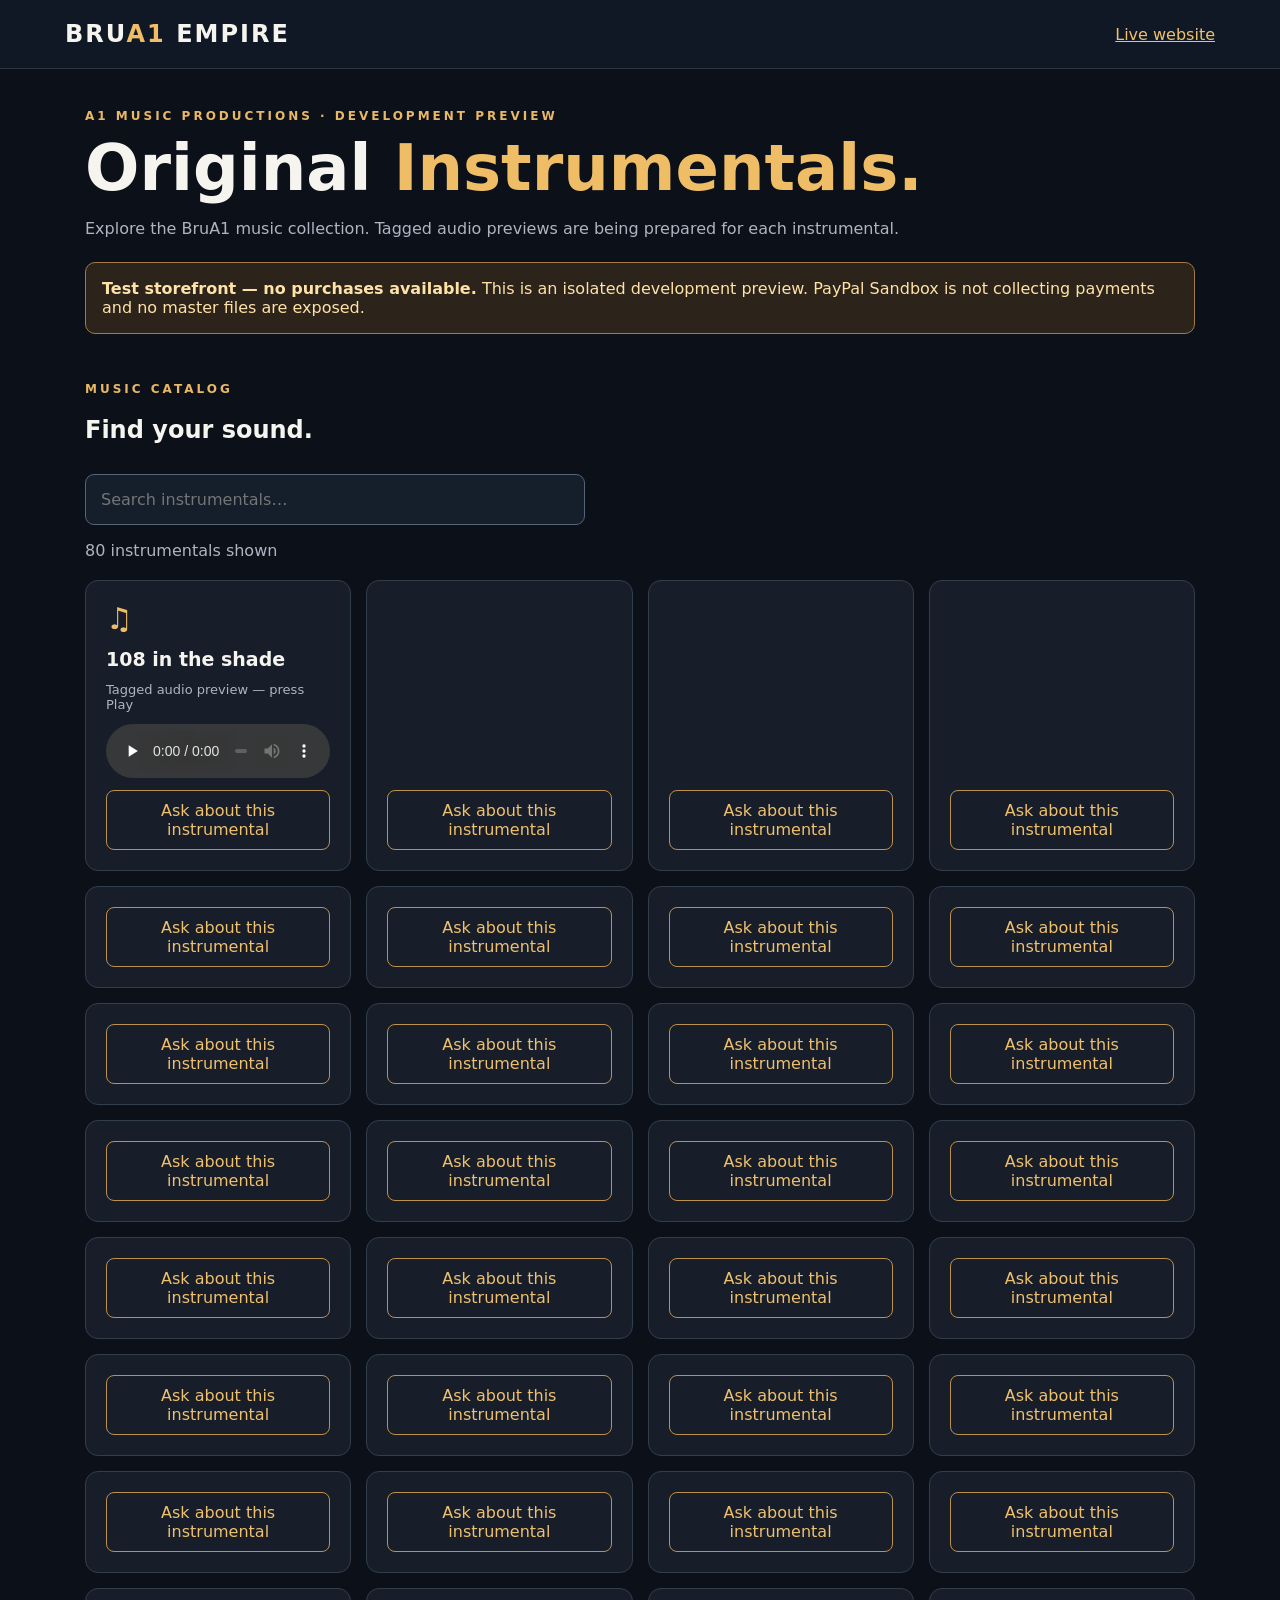
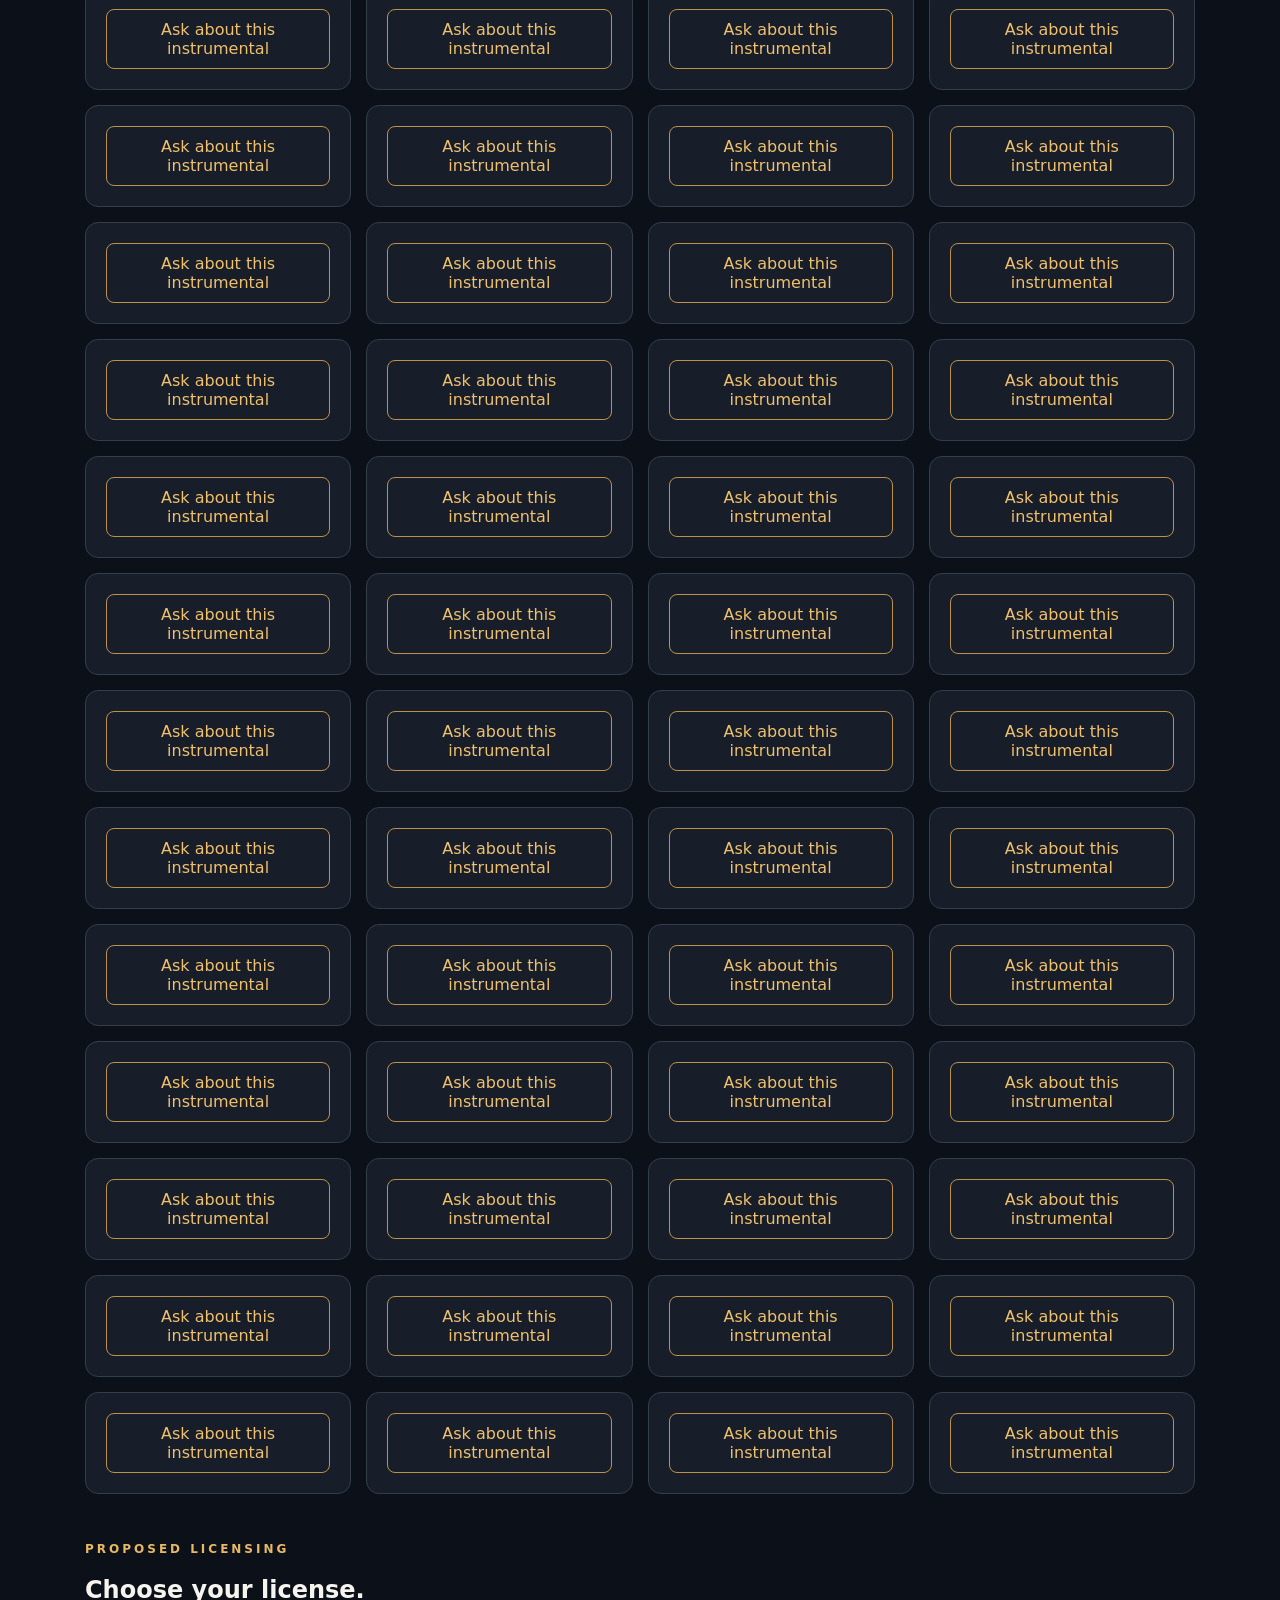
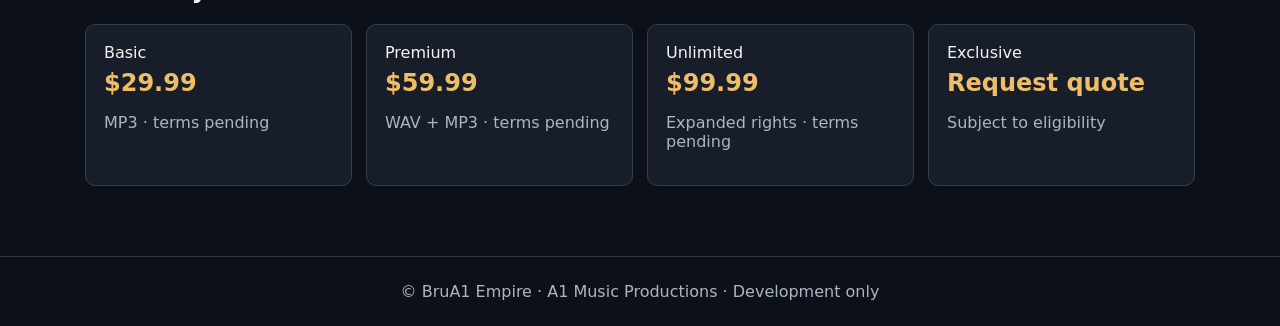
==== preview-public/index.html @ 5ce285a8 "Remove vocal song cards from Cloudflare preview catalog" ====
<!doctype html>
<html lang="en"><head><meta charset="utf-8"><meta name="viewport" content="width=device-width,initial-scale=1"><meta name="description" content="Preview the original BruA1 instrumental catalog."><title>BruA1 Instrumental Store — Development Preview</title>
<style>:root{color-scheme:dark;font-family:system-ui,Arial,sans-serif;background:#0b1019;color:#f6f4ee}*{box-sizing:border-box}body{margin:0}header{display:flex;align-items:center;justify-content:space-between;gap:15px;padding:20px max(20px,calc((100vw - 1150px)/2));border-bottom:1px solid #303641;background:#111825}a{color:#efc06d}header strong{font-size:24px;letter-spacing:2px}header strong span{color:#efbd66}main{max-width:1150px;margin:auto;padding:40px 20px 70px}h1{font-size:clamp(34px,6vw,64px);line-height:1.1;margin:10px 0 16px}h1 span{color:#efbd66}.eyebrow{color:#e9b866;letter-spacing:3px;font-size:12px;font-weight:700}.muted{color:#aeb5c2}.notice{border:1px solid #a37b41;background:#2c231b;color:#ffe2a7;padding:16px;border-radius:10px;margin:24px 0}.tools{margin:30px 0 15px}input{width:min(100%,500px);padding:15px;border-radius:9px;border:1px solid #586376;background:#151e2b;color:#fff;font:inherit}.grid{display:grid;grid-template-columns:repeat(auto-fill,minmax(235px,1fr));gap:15px;margin-top:20px}.card{background:#171e2a;border:1px solid #333e4c;border-radius:13px;padding:20px;display:flex;flex-direction:column;gap:12px;min-width:0}.card h3{font-size:19px;margin:0;overflow-wrap:anywhere}.card .symbol{font-size:30px;color:#efbd66}.card audio{width:100%}.card p{font-size:13px;margin:0;color:#aeb5c2}.card a{display:block;text-align:center;border:1px solid #bd914b;border-radius:8px;padding:10px;text-decoration:none;margin-top:auto}.licenses{display:grid;grid-template-columns:repeat(auto-fit,minmax(180px,1fr));gap:14px;margin-top:20px}.license{border:1px solid #333e4c;background:#171e2a;border-radius:10px;padding:18px}.license strong{display:block;color:#efbd66;font-size:24px;margin-top:7px}section{margin-top:48px}footer{border-top:1px solid #303641;padding:25px;text-align:center;color:#aeb5c2}</style></head>
<body><header><strong>BRU<span>A1</span> EMPIRE</strong><a href="https://brua1.com">Live website</a></header><main><div class="eyebrow">A1 MUSIC PRODUCTIONS · DEVELOPMENT PREVIEW</div><h1>Original <span>Instrumentals.</span></h1><p class="muted">Explore the BruA1 music collection. Tagged audio previews are being prepared for each instrumental.</p><div class="notice"><strong>Test storefront — no purchases available.</strong> This is an isolated development preview. PayPal Sandbox is not collecting payments and no master files are exposed.</div><section id="catalog"><div class="eyebrow">MUSIC CATALOG</div><h2>Find your sound.</h2><div class="tools"><input id="search" type="search" placeholder="Search instrumentals…" aria-label="Search instrumentals"></div><p id="count" class="muted" aria-live="polite"></p><div id="grid" class="grid"></div></section><section id="licenses"><div class="eyebrow">PROPOSED LICENSING</div><h2>Choose your license.</h2><div class="licenses"><div class="license">Basic<strong>$29.99</strong><p class="muted">MP3 · terms pending</p></div><div class="license">Premium<strong>$59.99</strong><p class="muted">WAV + MP3 · terms pending</p></div><div class="license">Unlimited<strong>$99.99</strong><p class="muted">Expanded rights · terms pending</p></div><div class="license">Exclusive<strong>Request quote</strong><p class="muted">Subject to eligibility</p></div></div></section></main><footer>© BruA1 Empire · A1 Music Productions · Development only</footer>
<script>const previewUrls={"108 in the shade":"https://pub-994c8c7a928c44ba9521493dbdeb80cf.r2.dev/108%20in%20the%20Shade/BruA1_108_in_the_Shade_TAGGED_PREVIEW.mp3"};const titles=["108 in the shade","A1 Be A Dream-High-Balanced","A1 Matlock Collab - Only 3 Jigs","A1 Paralyzed","A1 Paranoia","A1 Reflections","A1 solo Flying Higher","A1 they real","A1Chopan","All We Do Is This","Away From the Sun","chevyyy","Dallas","DrPepperFlavoredListerineJ","Elegant","Enter Hell","Freak Show","fuck stress","Get This Money","Im In There","Jitterbug","JRSHIT2","Just2Inspire","Kings of the South","LaidBackNLitty","lofi 1","No NINTENDO","Paralyze","Que Blue - Untitled Oct 16, 2022, 1115 PM 2022-10-16 23_29","realfocus_2","screamscottykickbass","shakeitlike","sheafreaktho666","shellshock","Smash On Everything","Smooth Groove","smoothgroove2_2","snooo","sohi","SpaceShips","speeeeeed","Stalkin","stax","steel","Street Dreams","SUC.BMC","Swangin","take yo home beat","Team Trouble","terminal","testimony","thatsmyname","The Flu","The Game","thefuture","thghts","This How I Feel About It","thougts","thugga","Thuggin","Time Is Money","TOD","Too Loud","Trancended","trapmuzik","twerk","twerkthata$$","uptown","viooo","wakaaa","WATUP2","wayuly_2","wayuly_2 guitar hookonly","wizzo","worse","WYM","Yak La Throwback Finished","yela","zay","zayooo"];const grid=document.getElementById("grid"),count=document.getElementById("count"),search=document.getElementById("search");function render(){const q=search.value.trim().toLowerCase();const matched=titles.filter(t=>t.toLowerCase().includes(q));count.textContent=matched.length+" instrumental"+(matched.length===1?"":"s")+" shown";grid.replaceChildren();for(const title of matched){const card=document.createElement("article");card.className="card";const symbol=document.createElement("div");symbol.className="symbol";symbol.textContent="♫";const h=document.createElement("h3");h.textContent=title;const p=document.createElement("p");p.textContent=previewUrls[title]?"Tagged audio preview — press Play":"Tagged audio preview in production";if(previewUrls[title]){const player=document.createElement("audio");player.controls=true;player.preload="none";player.src=previewUrls[title];player.setAttribute("aria-label","Listen to tagged preview of "+title);card.append(symbol,h,p,player);}const a=document.createElement("a");a.textContent="Ask about this instrumental";a.href="mailto:brua1@brua1.com?subject="+encodeURIComponent("BruA1 instrumental inquiry: "+title);card.append(a);grid.append(card)}}search.addEventListener("input",render);render();</script></body></html>
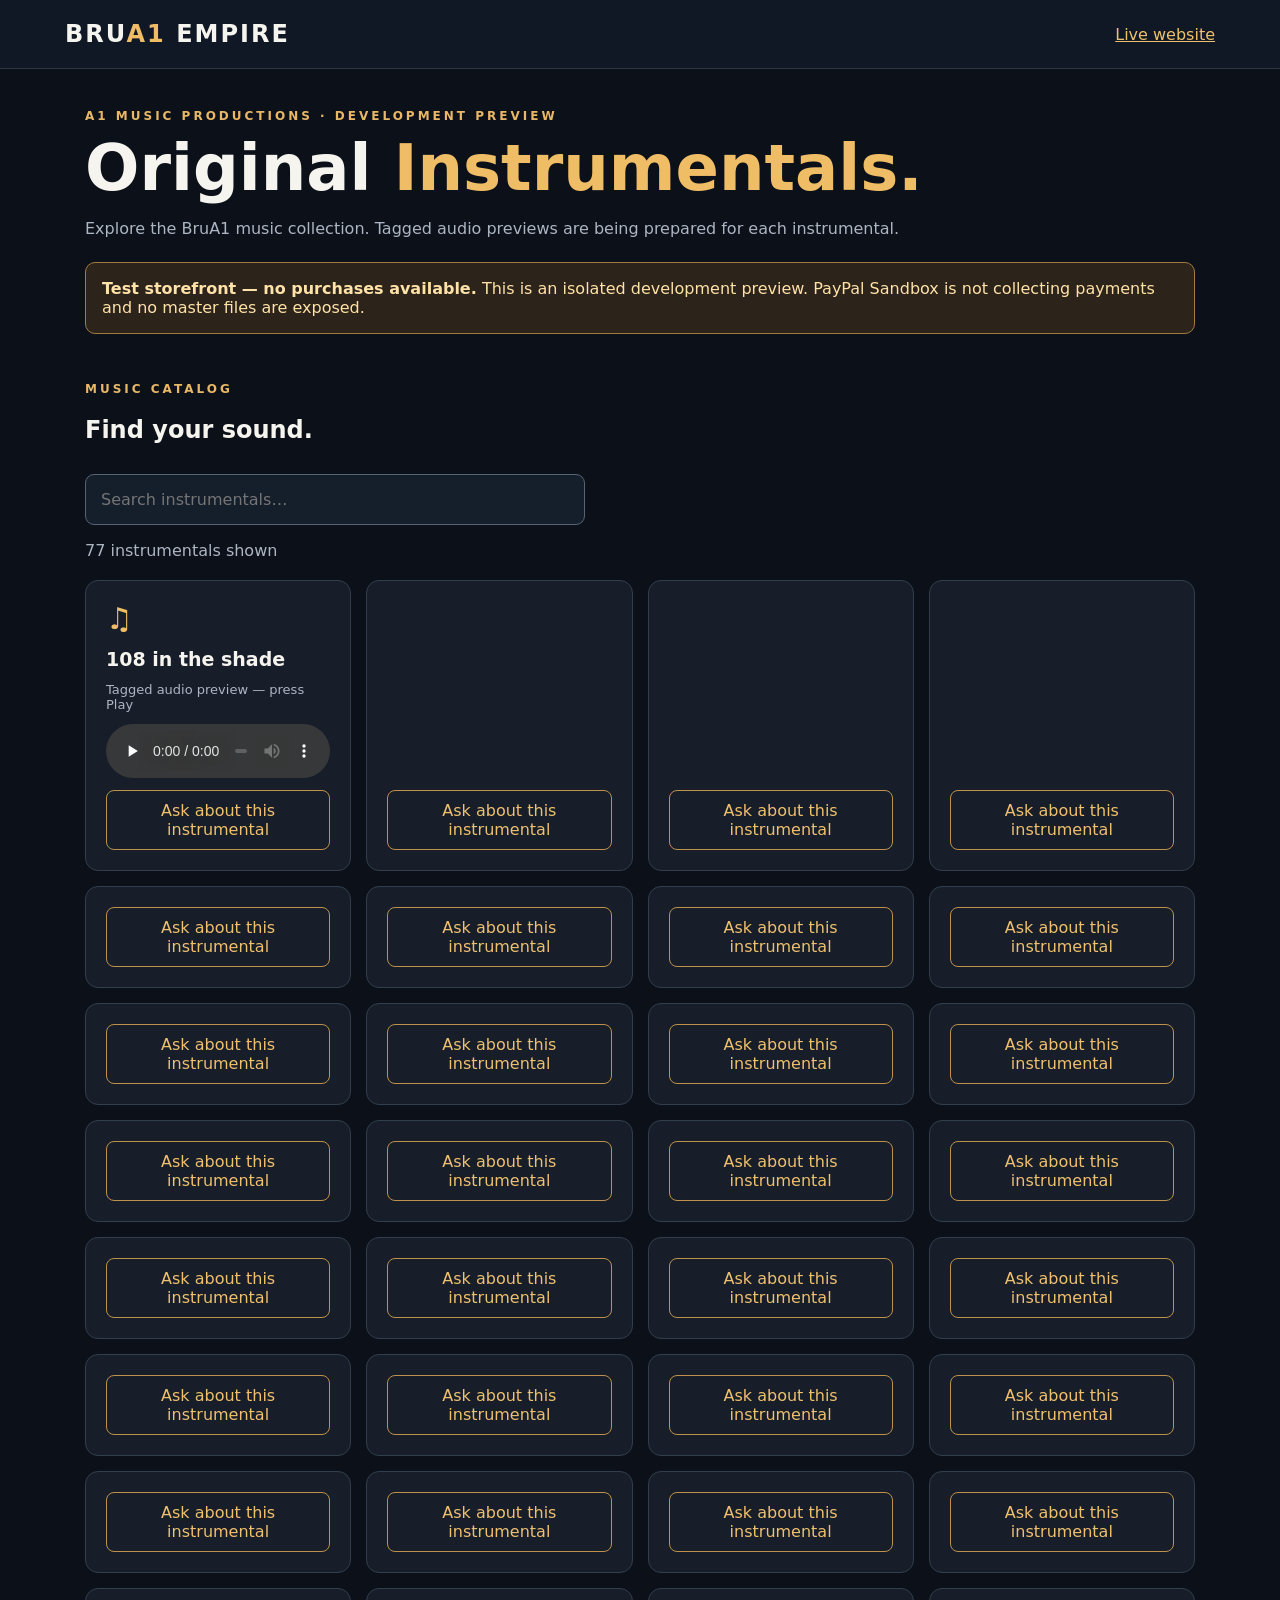
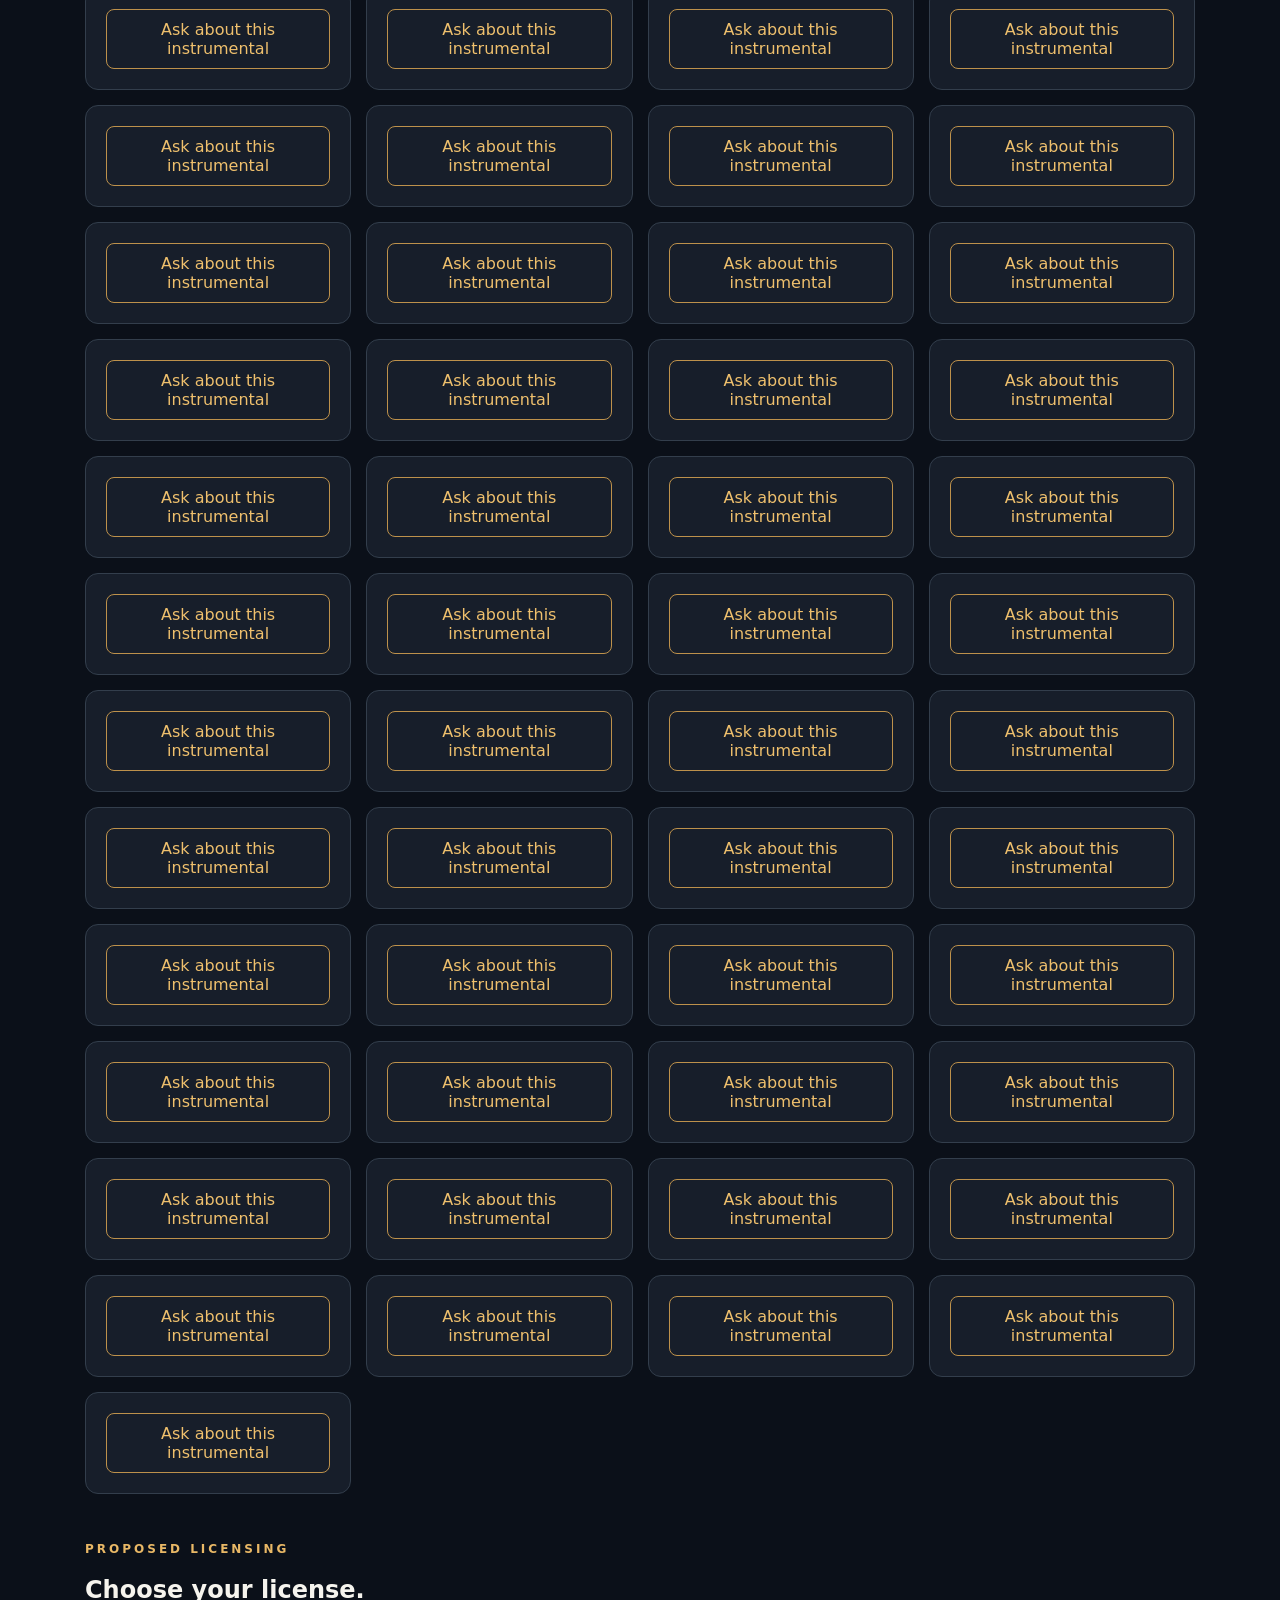
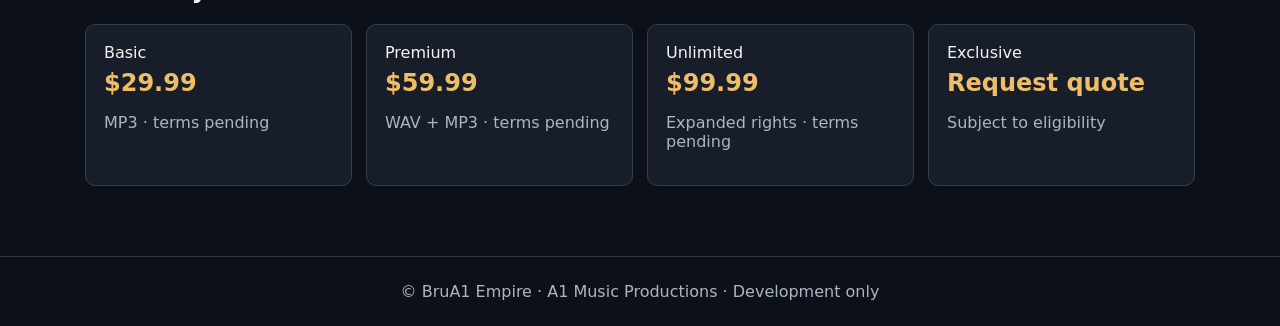
==== commit 511ea95d: "Remove three vocal songs from preview storefront" ====
--- a/preview-public/index.html
+++ b/preview-public/index.html
@@ -2,4 +2,4 @@
 <html lang="en"><head><meta charset="utf-8"><meta name="viewport" content="width=device-width,initial-scale=1"><meta name="description" content="Preview the original BruA1 instrumental catalog."><title>BruA1 Instrumental Store — Development Preview</title>
 <style>:root{color-scheme:dark;font-family:system-ui,Arial,sans-serif;background:#0b1019;color:#f6f4ee}*{box-sizing:border-box}body{margin:0}header{display:flex;align-items:center;justify-content:space-between;gap:15px;padding:20px max(20px,calc((100vw - 1150px)/2));border-bottom:1px solid #303641;background:#111825}a{color:#efc06d}header strong{font-size:24px;letter-spacing:2px}header strong span{color:#efbd66}main{max-width:1150px;margin:auto;padding:40px 20px 70px}h1{font-size:clamp(34px,6vw,64px);line-height:1.1;margin:10px 0 16px}h1 span{color:#efbd66}.eyebrow{color:#e9b866;letter-spacing:3px;font-size:12px;font-weight:700}.muted{color:#aeb5c2}.notice{border:1px solid #a37b41;background:#2c231b;color:#ffe2a7;padding:16px;border-radius:10px;margin:24px 0}.tools{margin:30px 0 15px}input{width:min(100%,500px);padding:15px;border-radius:9px;border:1px solid #586376;background:#151e2b;color:#fff;font:inherit}.grid{display:grid;grid-template-columns:repeat(auto-fill,minmax(235px,1fr));gap:15px;margin-top:20px}.card{background:#171e2a;border:1px solid #333e4c;border-radius:13px;padding:20px;display:flex;flex-direction:column;gap:12px;min-width:0}.card h3{font-size:19px;margin:0;overflow-wrap:anywhere}.card .symbol{font-size:30px;color:#efbd66}.card audio{width:100%}.card p{font-size:13px;margin:0;color:#aeb5c2}.card a{display:block;text-align:center;border:1px solid #bd914b;border-radius:8px;padding:10px;text-decoration:none;margin-top:auto}.licenses{display:grid;grid-template-columns:repeat(auto-fit,minmax(180px,1fr));gap:14px;margin-top:20px}.license{border:1px solid #333e4c;background:#171e2a;border-radius:10px;padding:18px}.license strong{display:block;color:#efbd66;font-size:24px;margin-top:7px}section{margin-top:48px}footer{border-top:1px solid #303641;padding:25px;text-align:center;color:#aeb5c2}</style></head>
 <body><header><strong>BRU<span>A1</span> EMPIRE</strong><a href="https://brua1.com">Live website</a></header><main><div class="eyebrow">A1 MUSIC PRODUCTIONS · DEVELOPMENT PREVIEW</div><h1>Original <span>Instrumentals.</span></h1><p class="muted">Explore the BruA1 music collection. Tagged audio previews are being prepared for each instrumental.</p><div class="notice"><strong>Test storefront — no purchases available.</strong> This is an isolated development preview. PayPal Sandbox is not collecting payments and no master files are exposed.</div><section id="catalog"><div class="eyebrow">MUSIC CATALOG</div><h2>Find your sound.</h2><div class="tools"><input id="search" type="search" placeholder="Search instrumentals…" aria-label="Search instrumentals"></div><p id="count" class="muted" aria-live="polite"></p><div id="grid" class="grid"></div></section><section id="licenses"><div class="eyebrow">PROPOSED LICENSING</div><h2>Choose your license.</h2><div class="licenses"><div class="license">Basic<strong>$29.99</strong><p class="muted">MP3 · terms pending</p></div><div class="license">Premium<strong>$59.99</strong><p class="muted">WAV + MP3 · terms pending</p></div><div class="license">Unlimited<strong>$99.99</strong><p class="muted">Expanded rights · terms pending</p></div><div class="license">Exclusive<strong>Request quote</strong><p class="muted">Subject to eligibility</p></div></div></section></main><footer>© BruA1 Empire · A1 Music Productions · Development only</footer>
-<script>const previewUrls={"108 in the shade":"https://pub-994c8c7a928c44ba9521493dbdeb80cf.r2.dev/108%20in%20the%20Shade/BruA1_108_in_the_Shade_TAGGED_PREVIEW.mp3"};const titles=["108 in the shade","A1 Be A Dream-High-Balanced","A1 Matlock Collab - Only 3 Jigs","A1 Paralyzed","A1 Paranoia","A1 Reflections","A1 solo Flying Higher","A1 they real","A1Chopan","All We Do Is This","Away From the Sun","chevyyy","Dallas","DrPepperFlavoredListerineJ","Elegant","Enter Hell","Freak Show","fuck stress","Get This Money","Im In There","Jitterbug","JRSHIT2","Just2Inspire","Kings of the South","LaidBackNLitty","lofi 1","No NINTENDO","Paralyze","Que Blue - Untitled Oct 16, 2022, 1115 PM 2022-10-16 23_29","realfocus_2","screamscottykickbass","shakeitlike","sheafreaktho666","shellshock","Smash On Everything","Smooth Groove","smoothgroove2_2","snooo","sohi","SpaceShips","speeeeeed","Stalkin","stax","steel","Street Dreams","SUC.BMC","Swangin","take yo home beat","Team Trouble","terminal","testimony","thatsmyname","The Flu","The Game","thefuture","thghts","This How I Feel About It","thougts","thugga","Thuggin","Time Is Money","TOD","Too Loud","Trancended","trapmuzik","twerk","twerkthata$$","uptown","viooo","wakaaa","WATUP2","wayuly_2","wayuly_2 guitar hookonly","wizzo","worse","WYM","Yak La Throwback Finished","yela","zay","zayooo"];const grid=document.getElementById("grid"),count=document.getElementById("count"),search=document.getElementById("search");function render(){const q=search.value.trim().toLowerCase();const matched=titles.filter(t=>t.toLowerCase().includes(q));count.textContent=matched.length+" instrumental"+(matched.length===1?"":"s")+" shown";grid.replaceChildren();for(const title of matched){const card=document.createElement("article");card.className="card";const symbol=document.createElement("div");symbol.className="symbol";symbol.textContent="♫";const h=document.createElement("h3");h.textContent=title;const p=document.createElement("p");p.textContent=previewUrls[title]?"Tagged audio preview — press Play":"Tagged audio preview in production";if(previewUrls[title]){const player=document.createElement("audio");player.controls=true;player.preload="none";player.src=previewUrls[title];player.setAttribute("aria-label","Listen to tagged preview of "+title);card.append(symbol,h,p,player);}const a=document.createElement("a");a.textContent="Ask about this instrumental";a.href="mailto:brua1@brua1.com?subject="+encodeURIComponent("BruA1 instrumental inquiry: "+title);card.append(a);grid.append(card)}}search.addEventListener("input",render);render();</script></body></html>
+<script>const previewUrls={"108 in the shade":"https://pub-994c8c7a928c44ba9521493dbdeb80cf.r2.dev/108%20in%20the%20Shade/BruA1_108_in_the_Shade_TAGGED_PREVIEW.mp3"};const titles=["108 in the shade","A1 Be A Dream-High-Balanced","A1 Matlock Collab - Only 3 Jigs","A1 Paralyzed","A1 Paranoia","A1Chopan","All We Do Is This","Away From the Sun","chevyyy","Dallas","DrPepperFlavoredListerineJ","Elegant","Enter Hell","Freak Show","fuck stress","Get This Money","Im In There","Jitterbug","JRSHIT2","Just2Inspire","Kings of the South","LaidBackNLitty","lofi 1","No NINTENDO","Paralyze","Que Blue - Untitled Oct 16, 2022, 1115 PM 2022-10-16 23_29","realfocus_2","screamscottykickbass","shakeitlike","sheafreaktho666","shellshock","Smash On Everything","Smooth Groove","smoothgroove2_2","snooo","sohi","SpaceShips","speeeeeed","Stalkin","stax","steel","Street Dreams","SUC.BMC","Swangin","take yo home beat","Team Trouble","terminal","testimony","thatsmyname","The Flu","The Game","thefuture","thghts","This How I Feel About It","thougts","thugga","Thuggin","Time Is Money","TOD","Too Loud","Trancended","trapmuzik","twerk","twerkthata$$","uptown","viooo","wakaaa","WATUP2","wayuly_2","wayuly_2 guitar hookonly","wizzo","worse","WYM","Yak La Throwback Finished","yela","zay","zayooo"];const grid=document.getElementById("grid"),count=document.getElementById("count"),search=document.getElementById("search");function render(){const q=search.value.trim().toLowerCase();const matched=titles.filter(t=>t.toLowerCase().includes(q));count.textContent=matched.length+" instrumental"+(matched.length===1?"":"s")+" shown";grid.replaceChildren();for(const title of matched){const card=document.createElement("article");card.className="card";const symbol=document.createElement("div");symbol.className="symbol";symbol.textContent="♫";const h=document.createElement("h3");h.textContent=title;const p=document.createElement("p");p.textContent=previewUrls[title]?"Tagged audio preview — press Play":"Tagged audio preview in production";if(previewUrls[title]){const player=document.createElement("audio");player.controls=true;player.preload="none";player.src=previewUrls[title];player.setAttribute("aria-label","Listen to tagged preview of "+title);card.append(symbol,h,p,player);}const a=document.createElement("a");a.textContent="Ask about this instrumental";a.href="mailto:brua1@brua1.com?subject="+encodeURIComponent("BruA1 instrumental inquiry: "+title);card.append(a);grid.append(card)}}search.addEventListener("input",render);render();</script></body></html>
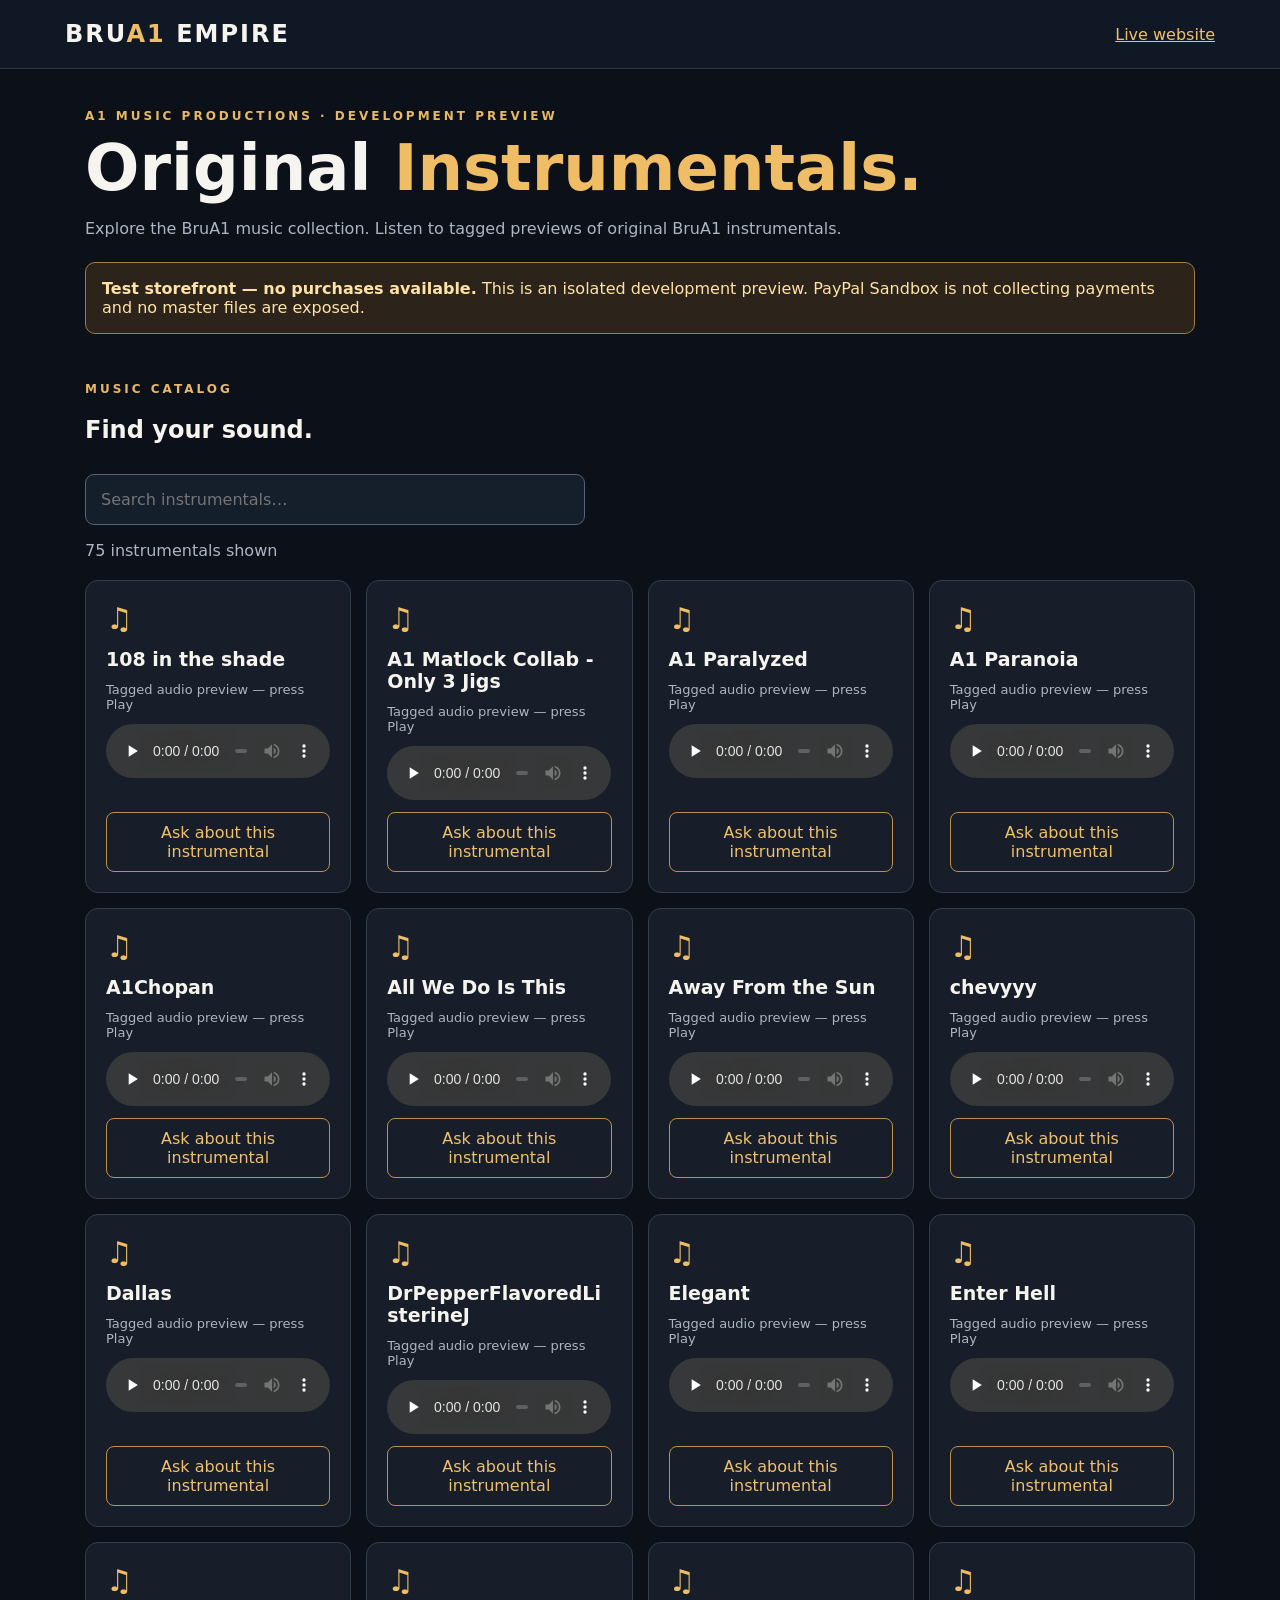
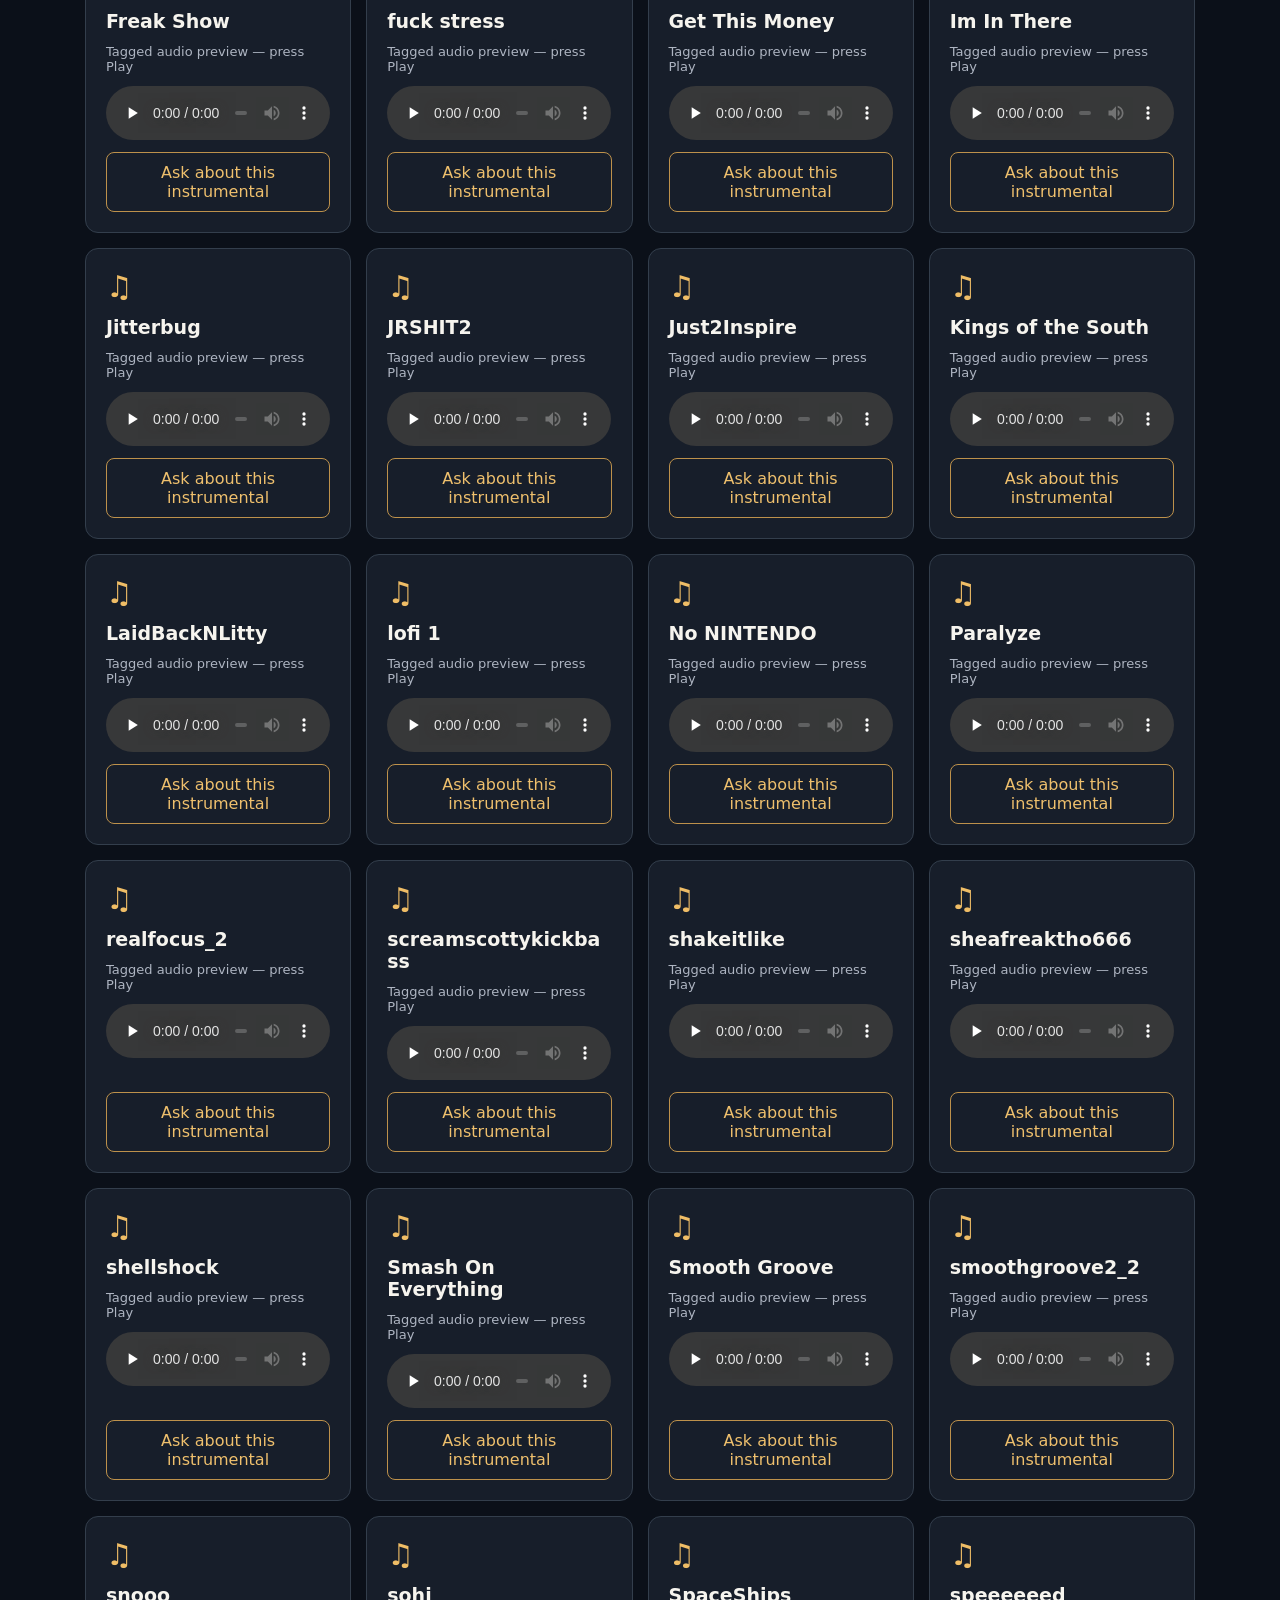
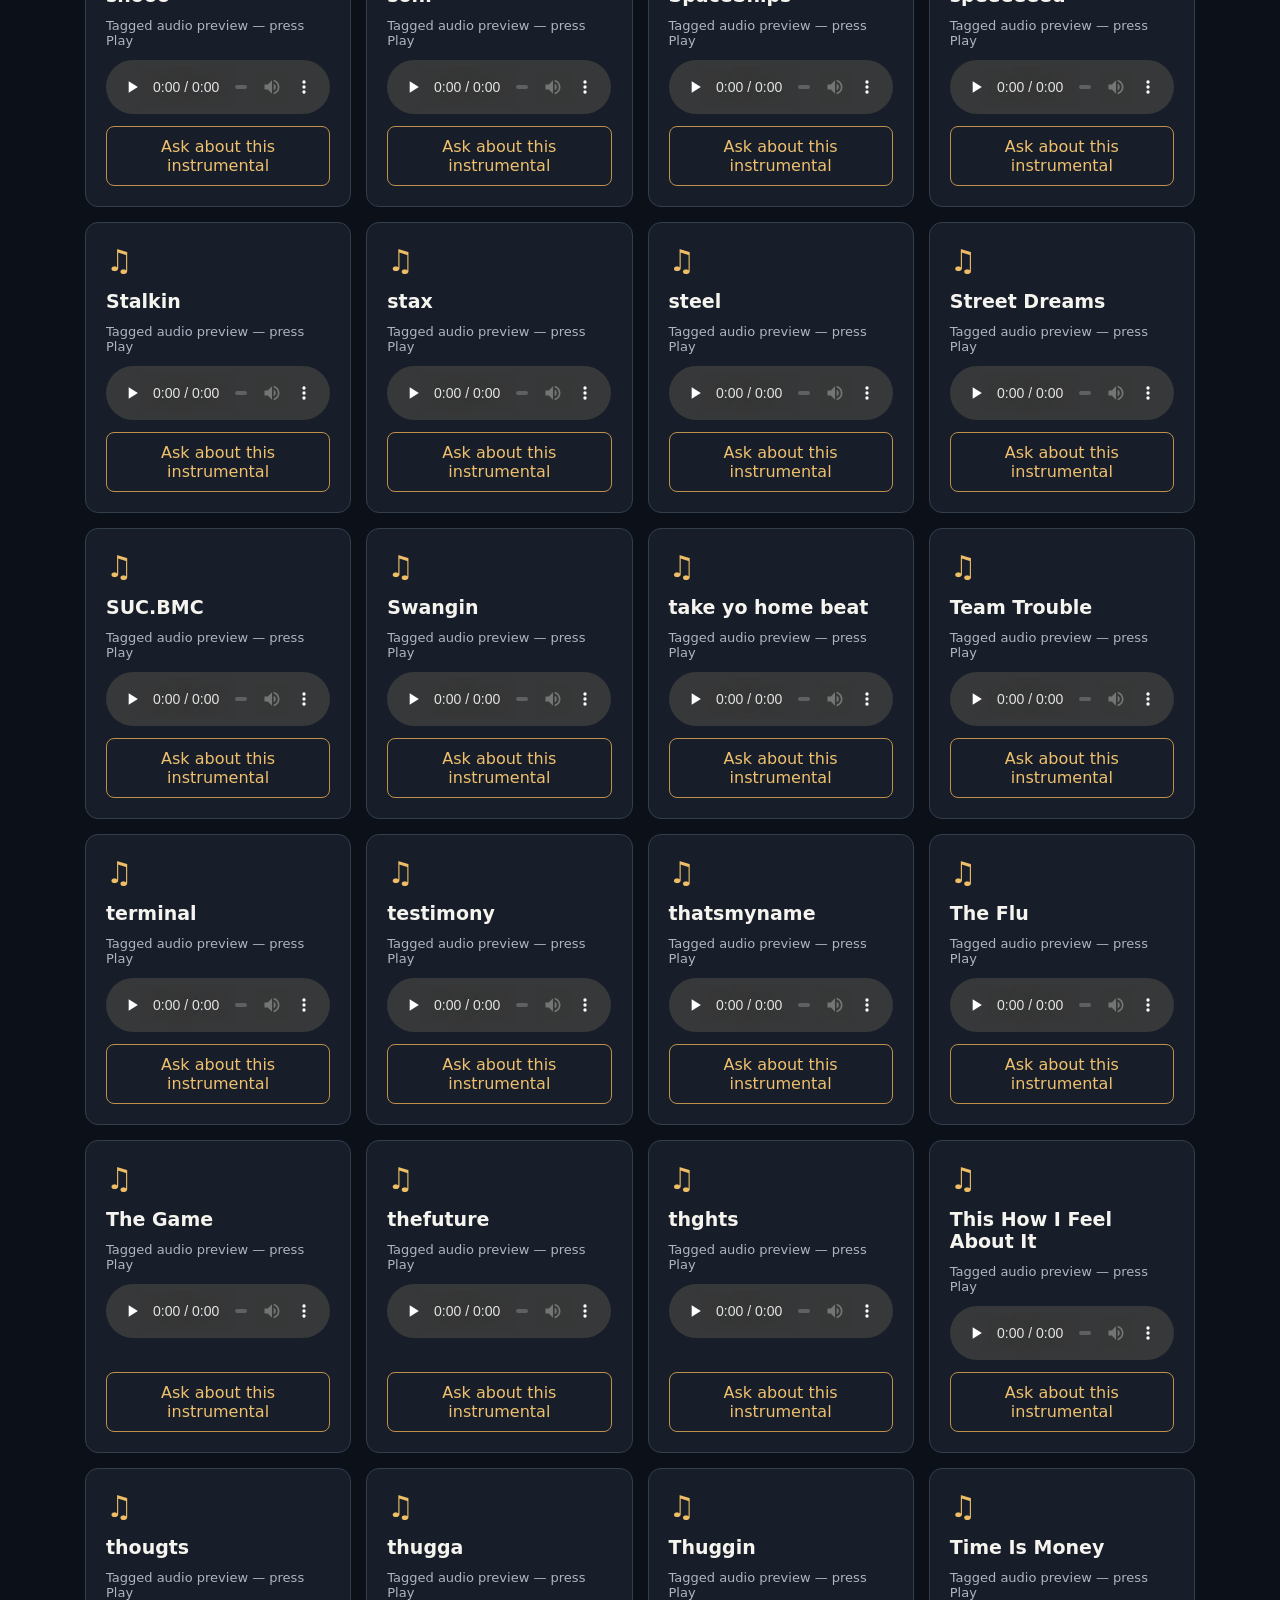
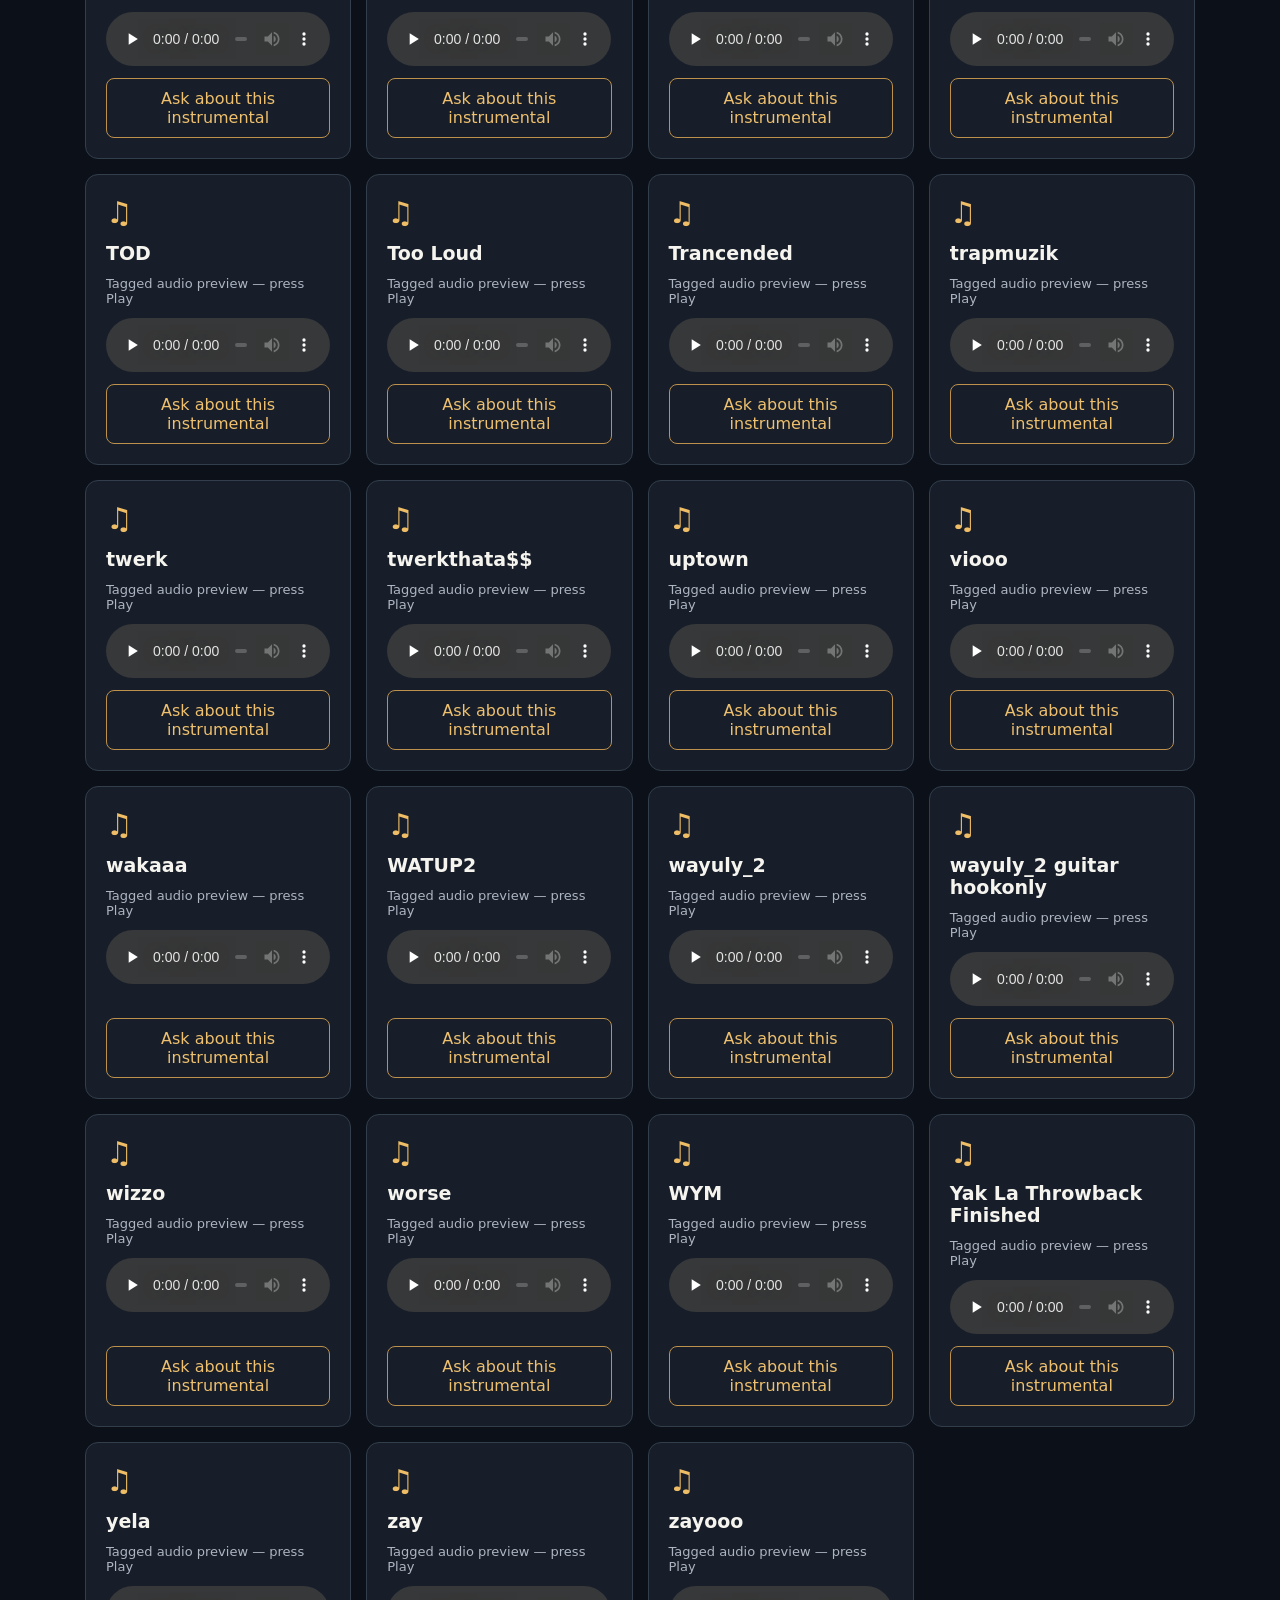
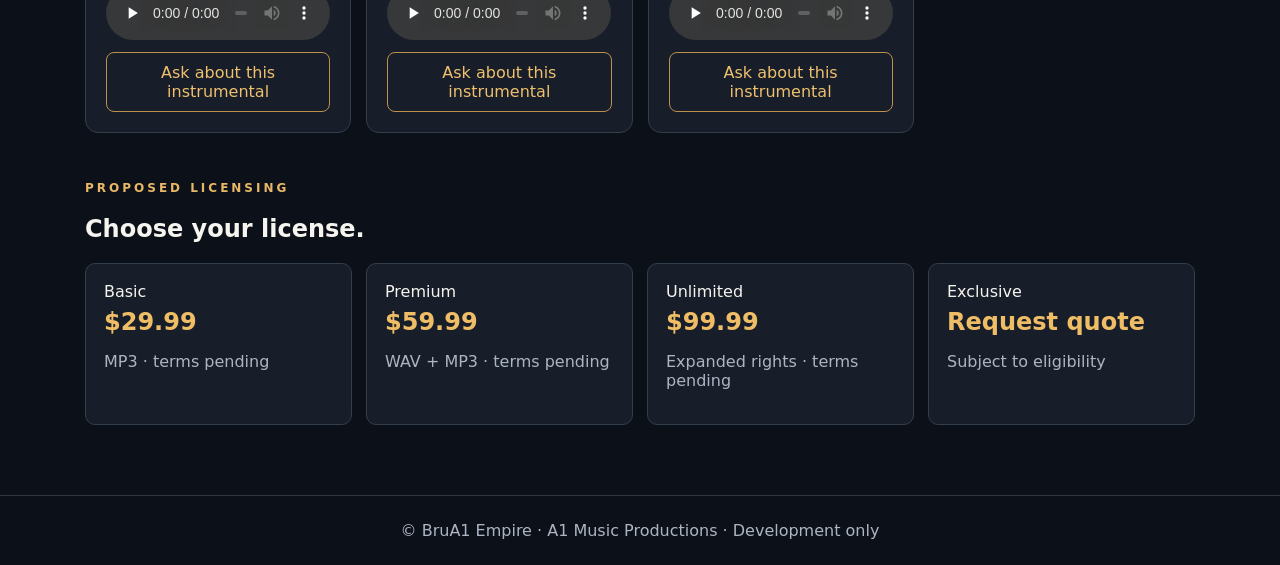
==== commit 30d0f09e: "Wire all 75 catalog tracks to uploaded R2 tagged preview URLs and remove finished songs from storefr" ====
--- a/preview-public/index.html
+++ b/preview-public/index.html
@@ -1,5 +1,5 @@
 <!doctype html>
 <html lang="en"><head><meta charset="utf-8"><meta name="viewport" content="width=device-width,initial-scale=1"><meta name="description" content="Preview the original BruA1 instrumental catalog."><title>BruA1 Instrumental Store — Development Preview</title>
 <style>:root{color-scheme:dark;font-family:system-ui,Arial,sans-serif;background:#0b1019;color:#f6f4ee}*{box-sizing:border-box}body{margin:0}header{display:flex;align-items:center;justify-content:space-between;gap:15px;padding:20px max(20px,calc((100vw - 1150px)/2));border-bottom:1px solid #303641;background:#111825}a{color:#efc06d}header strong{font-size:24px;letter-spacing:2px}header strong span{color:#efbd66}main{max-width:1150px;margin:auto;padding:40px 20px 70px}h1{font-size:clamp(34px,6vw,64px);line-height:1.1;margin:10px 0 16px}h1 span{color:#efbd66}.eyebrow{color:#e9b866;letter-spacing:3px;font-size:12px;font-weight:700}.muted{color:#aeb5c2}.notice{border:1px solid #a37b41;background:#2c231b;color:#ffe2a7;padding:16px;border-radius:10px;margin:24px 0}.tools{margin:30px 0 15px}input{width:min(100%,500px);padding:15px;border-radius:9px;border:1px solid #586376;background:#151e2b;color:#fff;font:inherit}.grid{display:grid;grid-template-columns:repeat(auto-fill,minmax(235px,1fr));gap:15px;margin-top:20px}.card{background:#171e2a;border:1px solid #333e4c;border-radius:13px;padding:20px;display:flex;flex-direction:column;gap:12px;min-width:0}.card h3{font-size:19px;margin:0;overflow-wrap:anywhere}.card .symbol{font-size:30px;color:#efbd66}.card audio{width:100%}.card p{font-size:13px;margin:0;color:#aeb5c2}.card a{display:block;text-align:center;border:1px solid #bd914b;border-radius:8px;padding:10px;text-decoration:none;margin-top:auto}.licenses{display:grid;grid-template-columns:repeat(auto-fit,minmax(180px,1fr));gap:14px;margin-top:20px}.license{border:1px solid #333e4c;background:#171e2a;border-radius:10px;padding:18px}.license strong{display:block;color:#efbd66;font-size:24px;margin-top:7px}section{margin-top:48px}footer{border-top:1px solid #303641;padding:25px;text-align:center;color:#aeb5c2}</style></head>
-<body><header><strong>BRU<span>A1</span> EMPIRE</strong><a href="https://brua1.com">Live website</a></header><main><div class="eyebrow">A1 MUSIC PRODUCTIONS · DEVELOPMENT PREVIEW</div><h1>Original <span>Instrumentals.</span></h1><p class="muted">Explore the BruA1 music collection. Tagged audio previews are being prepared for each instrumental.</p><div class="notice"><strong>Test storefront — no purchases available.</strong> This is an isolated development preview. PayPal Sandbox is not collecting payments and no master files are exposed.</div><section id="catalog"><div class="eyebrow">MUSIC CATALOG</div><h2>Find your sound.</h2><div class="tools"><input id="search" type="search" placeholder="Search instrumentals…" aria-label="Search instrumentals"></div><p id="count" class="muted" aria-live="polite"></p><div id="grid" class="grid"></div></section><section id="licenses"><div class="eyebrow">PROPOSED LICENSING</div><h2>Choose your license.</h2><div class="licenses"><div class="license">Basic<strong>$29.99</strong><p class="muted">MP3 · terms pending</p></div><div class="license">Premium<strong>$59.99</strong><p class="muted">WAV + MP3 · terms pending</p></div><div class="license">Unlimited<strong>$99.99</strong><p class="muted">Expanded rights · terms pending</p></div><div class="license">Exclusive<strong>Request quote</strong><p class="muted">Subject to eligibility</p></div></div></section></main><footer>© BruA1 Empire · A1 Music Productions · Development only</footer>
-<script>const previewUrls={"108 in the shade":"https://pub-994c8c7a928c44ba9521493dbdeb80cf.r2.dev/108%20in%20the%20Shade/BruA1_108_in_the_Shade_TAGGED_PREVIEW.mp3"};const titles=["108 in the shade","A1 Be A Dream-High-Balanced","A1 Matlock Collab - Only 3 Jigs","A1 Paralyzed","A1 Paranoia","A1Chopan","All We Do Is This","Away From the Sun","chevyyy","Dallas","DrPepperFlavoredListerineJ","Elegant","Enter Hell","Freak Show","fuck stress","Get This Money","Im In There","Jitterbug","JRSHIT2","Just2Inspire","Kings of the South","LaidBackNLitty","lofi 1","No NINTENDO","Paralyze","Que Blue - Untitled Oct 16, 2022, 1115 PM 2022-10-16 23_29","realfocus_2","screamscottykickbass","shakeitlike","sheafreaktho666","shellshock","Smash On Everything","Smooth Groove","smoothgroove2_2","snooo","sohi","SpaceShips","speeeeeed","Stalkin","stax","steel","Street Dreams","SUC.BMC","Swangin","take yo home beat","Team Trouble","terminal","testimony","thatsmyname","The Flu","The Game","thefuture","thghts","This How I Feel About It","thougts","thugga","Thuggin","Time Is Money","TOD","Too Loud","Trancended","trapmuzik","twerk","twerkthata$$","uptown","viooo","wakaaa","WATUP2","wayuly_2","wayuly_2 guitar hookonly","wizzo","worse","WYM","Yak La Throwback Finished","yela","zay","zayooo"];const grid=document.getElementById("grid"),count=document.getElementById("count"),search=document.getElementById("search");function render(){const q=search.value.trim().toLowerCase();const matched=titles.filter(t=>t.toLowerCase().includes(q));count.textContent=matched.length+" instrumental"+(matched.length===1?"":"s")+" shown";grid.replaceChildren();for(const title of matched){const card=document.createElement("article");card.className="card";const symbol=document.createElement("div");symbol.className="symbol";symbol.textContent="♫";const h=document.createElement("h3");h.textContent=title;const p=document.createElement("p");p.textContent=previewUrls[title]?"Tagged audio preview — press Play":"Tagged audio preview in production";if(previewUrls[title]){const player=document.createElement("audio");player.controls=true;player.preload="none";player.src=previewUrls[title];player.setAttribute("aria-label","Listen to tagged preview of "+title);card.append(symbol,h,p,player);}const a=document.createElement("a");a.textContent="Ask about this instrumental";a.href="mailto:brua1@brua1.com?subject="+encodeURIComponent("BruA1 instrumental inquiry: "+title);card.append(a);grid.append(card)}}search.addEventListener("input",render);render();</script></body></html>
+<body><header><strong>BRU<span>A1</span> EMPIRE</strong><a href="https://brua1.com">Live website</a></header><main><div class="eyebrow">A1 MUSIC PRODUCTIONS · DEVELOPMENT PREVIEW</div><h1>Original <span>Instrumentals.</span></h1><p class="muted">Explore the BruA1 music collection. Listen to tagged previews of original BruA1 instrumentals.</p><div class="notice"><strong>Test storefront — no purchases available.</strong> This is an isolated development preview. PayPal Sandbox is not collecting payments and no master files are exposed.</div><section id="catalog"><div class="eyebrow">MUSIC CATALOG</div><h2>Find your sound.</h2><div class="tools"><input id="search" type="search" placeholder="Search instrumentals…" aria-label="Search instrumentals"></div><p id="count" class="muted" aria-live="polite"></p><div id="grid" class="grid"></div></section><section id="licenses"><div class="eyebrow">PROPOSED LICENSING</div><h2>Choose your license.</h2><div class="licenses"><div class="license">Basic<strong>$29.99</strong><p class="muted">MP3 · terms pending</p></div><div class="license">Premium<strong>$59.99</strong><p class="muted">WAV + MP3 · terms pending</p></div><div class="license">Unlimited<strong>$99.99</strong><p class="muted">Expanded rights · terms pending</p></div><div class="license">Exclusive<strong>Request quote</strong><p class="muted">Subject to eligibility</p></div></div></section></main><footer>© BruA1 Empire · A1 Music Productions · Development only</footer>
+<script>const previewUrls={"108 in the shade":"https://pub-994c8c7a928c44ba9521493dbdeb80cf.r2.dev/108%20in%20the%20Shade/BruA1_108_in_the_Shade_TAGGED_PREVIEW.mp3","A1 Matlock Collab - Only 3 Jigs":"https://pub-994c8c7a928c44ba9521493dbdeb80cf.r2.dev/BruA1_A1_Matlock_Collab_Only_3_Jigs_TAGGED_PREVIEW.mp3","A1 Paralyzed":"https://pub-994c8c7a928c44ba9521493dbdeb80cf.r2.dev/BruA1_A1_Paralyzed_TAGGED_PREVIEW.mp3","A1 Paranoia":"https://pub-994c8c7a928c44ba9521493dbdeb80cf.r2.dev/BruA1_A1_Paranoia_TAGGED_PREVIEW.mp3","A1Chopan":"https://pub-994c8c7a928c44ba9521493dbdeb80cf.r2.dev/BruA1_A1Chopan_TAGGED_PREVIEW.mp3","All We Do Is This":"https://pub-994c8c7a928c44ba9521493dbdeb80cf.r2.dev/BruA1_All_We_Do_Is_This_TAGGED_PREVIEW.mp3","Away From the Sun":"https://pub-994c8c7a928c44ba9521493dbdeb80cf.r2.dev/BruA1_Away_From_the_Sun_TAGGED_PREVIEW.mp3","chevyyy":"https://pub-994c8c7a928c44ba9521493dbdeb80cf.r2.dev/BruA1_chevyyy_TAGGED_PREVIEW.mp3","Dallas":"https://pub-994c8c7a928c44ba9521493dbdeb80cf.r2.dev/BruA1_Dallas_TAGGED_PREVIEW.mp3","DrPepperFlavoredListerineJ":"https://pub-994c8c7a928c44ba9521493dbdeb80cf.r2.dev/BruA1_DrPepperFlavoredListerineJ_TAGGED_PREVIEW.mp3","Elegant":"https://pub-994c8c7a928c44ba9521493dbdeb80cf.r2.dev/BruA1_Elegant_TAGGED_PREVIEW.mp3","Enter Hell":"https://pub-994c8c7a928c44ba9521493dbdeb80cf.r2.dev/BruA1_Enter_Hell_TAGGED_PREVIEW.mp3","Freak Show":"https://pub-994c8c7a928c44ba9521493dbdeb80cf.r2.dev/BruA1_Freak_Show_TAGGED_PREVIEW.mp3","fuck stress":"https://pub-994c8c7a928c44ba9521493dbdeb80cf.r2.dev/BruA1_fuck_stress_TAGGED_PREVIEW.mp3","Get This Money":"https://pub-994c8c7a928c44ba9521493dbdeb80cf.r2.dev/BruA1_Get_This_Money_TAGGED_PREVIEW.mp3","Im In There":"https://pub-994c8c7a928c44ba9521493dbdeb80cf.r2.dev/BruA1_Im_In_There_TAGGED_PREVIEW.mp3","Jitterbug":"https://pub-994c8c7a928c44ba9521493dbdeb80cf.r2.dev/BruA1_Jitterbug_TAGGED_PREVIEW.mp3","JRSHIT2":"https://pub-994c8c7a928c44ba9521493dbdeb80cf.r2.dev/BruA1_JRSHIT2_TAGGED_PREVIEW.mp3","Just2Inspire":"https://pub-994c8c7a928c44ba9521493dbdeb80cf.r2.dev/BruA1_Just2Inspire_TAGGED_PREVIEW.mp3","Kings of the South":"https://pub-994c8c7a928c44ba9521493dbdeb80cf.r2.dev/BruA1_Kings_of_the_South_TAGGED_PREVIEW.mp3","LaidBackNLitty":"https://pub-994c8c7a928c44ba9521493dbdeb80cf.r2.dev/BruA1_LaidBackNLitty_TAGGED_PREVIEW.mp3","lofi 1":"https://pub-994c8c7a928c44ba9521493dbdeb80cf.r2.dev/BruA1_lofi_1_TAGGED_PREVIEW.mp3","No NINTENDO":"https://pub-994c8c7a928c44ba9521493dbdeb80cf.r2.dev/BruA1_No_NINTENDO_TAGGED_PREVIEW.mp3","Paralyze":"https://pub-994c8c7a928c44ba9521493dbdeb80cf.r2.dev/BruA1_Paralyze_TAGGED_PREVIEW.mp3","realfocus_2":"https://pub-994c8c7a928c44ba9521493dbdeb80cf.r2.dev/BruA1_realfocus_2_TAGGED_PREVIEW.mp3","screamscottykickbass":"https://pub-994c8c7a928c44ba9521493dbdeb80cf.r2.dev/BruA1_screamscottykickbass_TAGGED_PREVIEW.mp3","shakeitlike":"https://pub-994c8c7a928c44ba9521493dbdeb80cf.r2.dev/BruA1_shakeitlike_TAGGED_PREVIEW.mp3","sheafreaktho666":"https://pub-994c8c7a928c44ba9521493dbdeb80cf.r2.dev/BruA1_sheafreaktho666_TAGGED_PREVIEW.mp3","shellshock":"https://pub-994c8c7a928c44ba9521493dbdeb80cf.r2.dev/BruA1_shellshock_TAGGED_PREVIEW.mp3","Smash On Everything":"https://pub-994c8c7a928c44ba9521493dbdeb80cf.r2.dev/BruA1_Smash_On_Everything_TAGGED_PREVIEW.mp3","Smooth Groove":"https://pub-994c8c7a928c44ba9521493dbdeb80cf.r2.dev/BruA1_Smooth_Groove_TAGGED_PREVIEW.mp3","smoothgroove2_2":"https://pub-994c8c7a928c44ba9521493dbdeb80cf.r2.dev/BruA1_smoothgroove2_2_TAGGED_PREVIEW.mp3","snooo":"https://pub-994c8c7a928c44ba9521493dbdeb80cf.r2.dev/BruA1_snooo_TAGGED_PREVIEW.mp3","sohi":"https://pub-994c8c7a928c44ba9521493dbdeb80cf.r2.dev/BruA1_sohi_TAGGED_PREVIEW.mp3","SpaceShips":"https://pub-994c8c7a928c44ba9521493dbdeb80cf.r2.dev/BruA1_SpaceShips_TAGGED_PREVIEW.mp3","speeeeeed":"https://pub-994c8c7a928c44ba9521493dbdeb80cf.r2.dev/BruA1_speeeeeed_TAGGED_PREVIEW.mp3","Stalkin":"https://pub-994c8c7a928c44ba9521493dbdeb80cf.r2.dev/BruA1_Stalkin_TAGGED_PREVIEW.mp3","stax":"https://pub-994c8c7a928c44ba9521493dbdeb80cf.r2.dev/BruA1_stax_TAGGED_PREVIEW.mp3","steel":"https://pub-994c8c7a928c44ba9521493dbdeb80cf.r2.dev/BruA1_steel_TAGGED_PREVIEW.mp3","Street Dreams":"https://pub-994c8c7a928c44ba9521493dbdeb80cf.r2.dev/BruA1_Street_Dreams_TAGGED_PREVIEW.mp3","SUC.BMC":"https://pub-994c8c7a928c44ba9521493dbdeb80cf.r2.dev/BruA1_SUC_BMC_TAGGED_PREVIEW.mp3","Swangin":"https://pub-994c8c7a928c44ba9521493dbdeb80cf.r2.dev/BruA1_Swangin_TAGGED_PREVIEW.mp3","take yo home beat":"https://pub-994c8c7a928c44ba9521493dbdeb80cf.r2.dev/BruA1_take_yo_home_beat_TAGGED_PREVIEW.mp3","Team Trouble":"https://pub-994c8c7a928c44ba9521493dbdeb80cf.r2.dev/BruA1_Team_Trouble_TAGGED_PREVIEW.mp3","terminal":"https://pub-994c8c7a928c44ba9521493dbdeb80cf.r2.dev/BruA1_terminal_TAGGED_PREVIEW.mp3","testimony":"https://pub-994c8c7a928c44ba9521493dbdeb80cf.r2.dev/BruA1_testimony_TAGGED_PREVIEW.mp3","thatsmyname":"https://pub-994c8c7a928c44ba9521493dbdeb80cf.r2.dev/BruA1_thatsmyname_TAGGED_PREVIEW.mp3","The Flu":"https://pub-994c8c7a928c44ba9521493dbdeb80cf.r2.dev/BruA1_The_Flu_TAGGED_PREVIEW.mp3","The Game":"https://pub-994c8c7a928c44ba9521493dbdeb80cf.r2.dev/BruA1_The_Game_TAGGED_PREVIEW.mp3","thefuture":"https://pub-994c8c7a928c44ba9521493dbdeb80cf.r2.dev/BruA1_thefuture_TAGGED_PREVIEW.mp3","thghts":"https://pub-994c8c7a928c44ba9521493dbdeb80cf.r2.dev/BruA1_thghts_TAGGED_PREVIEW.mp3","This How I Feel About It":"https://pub-994c8c7a928c44ba9521493dbdeb80cf.r2.dev/BruA1_This_How_I_Feel_About_It_TAGGED_PREVIEW.mp3","thougts":"https://pub-994c8c7a928c44ba9521493dbdeb80cf.r2.dev/BruA1_thougts_TAGGED_PREVIEW.mp3","thugga":"https://pub-994c8c7a928c44ba9521493dbdeb80cf.r2.dev/BruA1_thugga_TAGGED_PREVIEW.mp3","Thuggin":"https://pub-994c8c7a928c44ba9521493dbdeb80cf.r2.dev/BruA1_Thuggin_TAGGED_PREVIEW.mp3","Time Is Money":"https://pub-994c8c7a928c44ba9521493dbdeb80cf.r2.dev/BruA1_Time_Is_Money_TAGGED_PREVIEW.mp3","TOD":"https://pub-994c8c7a928c44ba9521493dbdeb80cf.r2.dev/BruA1_TOD_TAGGED_PREVIEW.mp3","Too Loud":"https://pub-994c8c7a928c44ba9521493dbdeb80cf.r2.dev/BruA1_Too_Loud_TAGGED_PREVIEW.mp3","Trancended":"https://pub-994c8c7a928c44ba9521493dbdeb80cf.r2.dev/BruA1_Trancended_TAGGED_PREVIEW.mp3","trapmuzik":"https://pub-994c8c7a928c44ba9521493dbdeb80cf.r2.dev/BruA1_trapmuzik_TAGGED_PREVIEW.mp3","twerk":"https://pub-994c8c7a928c44ba9521493dbdeb80cf.r2.dev/BruA1_twerk_TAGGED_PREVIEW.mp3","twerkthata$$":"https://pub-994c8c7a928c44ba9521493dbdeb80cf.r2.dev/BruA1_twerkthata_TAGGED_PREVIEW.mp3","uptown":"https://pub-994c8c7a928c44ba9521493dbdeb80cf.r2.dev/BruA1_uptown_TAGGED_PREVIEW.mp3","viooo":"https://pub-994c8c7a928c44ba9521493dbdeb80cf.r2.dev/BruA1_viooo_TAGGED_PREVIEW.mp3","wakaaa":"https://pub-994c8c7a928c44ba9521493dbdeb80cf.r2.dev/BruA1_wakaaa_TAGGED_PREVIEW.mp3","WATUP2":"https://pub-994c8c7a928c44ba9521493dbdeb80cf.r2.dev/BruA1_WATUP2_TAGGED_PREVIEW.mp3","wayuly_2":"https://pub-994c8c7a928c44ba9521493dbdeb80cf.r2.dev/BruA1_wayuly_2_TAGGED_PREVIEW.mp3","wayuly_2 guitar hookonly":"https://pub-994c8c7a928c44ba9521493dbdeb80cf.r2.dev/BruA1_wayuly_2_guitar_hookonly_TAGGED_PREVIEW.mp3","wizzo":"https://pub-994c8c7a928c44ba9521493dbdeb80cf.r2.dev/BruA1_wizzo_TAGGED_PREVIEW.mp3","worse":"https://pub-994c8c7a928c44ba9521493dbdeb80cf.r2.dev/BruA1_worse_TAGGED_PREVIEW.mp3","WYM":"https://pub-994c8c7a928c44ba9521493dbdeb80cf.r2.dev/BruA1_WYM_TAGGED_PREVIEW.mp3","Yak La Throwback Finished":"https://pub-994c8c7a928c44ba9521493dbdeb80cf.r2.dev/BruA1_Yak_La_Throwback_Finished_TAGGED_PREVIEW.mp3","yela":"https://pub-994c8c7a928c44ba9521493dbdeb80cf.r2.dev/BruA1_yela_TAGGED_PREVIEW.mp3","zay":"https://pub-994c8c7a928c44ba9521493dbdeb80cf.r2.dev/BruA1_zay_TAGGED_PREVIEW.mp3","zayooo":"https://pub-994c8c7a928c44ba9521493dbdeb80cf.r2.dev/BruA1_zayooo_TAGGED_PREVIEW.mp3"};const titles=["108 in the shade","A1 Matlock Collab - Only 3 Jigs","A1 Paralyzed","A1 Paranoia","A1Chopan","All We Do Is This","Away From the Sun","chevyyy","Dallas","DrPepperFlavoredListerineJ","Elegant","Enter Hell","Freak Show","fuck stress","Get This Money","Im In There","Jitterbug","JRSHIT2","Just2Inspire","Kings of the South","LaidBackNLitty","lofi 1","No NINTENDO","Paralyze","realfocus_2","screamscottykickbass","shakeitlike","sheafreaktho666","shellshock","Smash On Everything","Smooth Groove","smoothgroove2_2","snooo","sohi","SpaceShips","speeeeeed","Stalkin","stax","steel","Street Dreams","SUC.BMC","Swangin","take yo home beat","Team Trouble","terminal","testimony","thatsmyname","The Flu","The Game","thefuture","thghts","This How I Feel About It","thougts","thugga","Thuggin","Time Is Money","TOD","Too Loud","Trancended","trapmuzik","twerk","twerkthata$$","uptown","viooo","wakaaa","WATUP2","wayuly_2","wayuly_2 guitar hookonly","wizzo","worse","WYM","Yak La Throwback Finished","yela","zay","zayooo"];const grid=document.getElementById("grid"),count=document.getElementById("count"),search=document.getElementById("search");function render(){const q=search.value.trim().toLowerCase();const matched=titles.filter(t=>t.toLowerCase().includes(q));count.textContent=matched.length+" instrumental"+(matched.length===1?"":"s")+" shown";grid.replaceChildren();for(const title of matched){const card=document.createElement("article");card.className="card";const symbol=document.createElement("div");symbol.className="symbol";symbol.textContent="♫";const h=document.createElement("h3");h.textContent=title;const p=document.createElement("p");p.textContent=previewUrls[title]?"Tagged audio preview — press Play":"Tagged audio preview in production";if(previewUrls[title]){const player=document.createElement("audio");player.controls=true;player.preload="none";player.src=previewUrls[title];player.setAttribute("aria-label","Listen to tagged preview of "+title);card.append(symbol,h,p,player);}const a=document.createElement("a");a.textContent="Ask about this instrumental";a.href="mailto:brua1@brua1.com?subject="+encodeURIComponent("BruA1 instrumental inquiry: "+title);card.append(a);grid.append(card)}}search.addEventListener("input",render);render();</script></body></html>
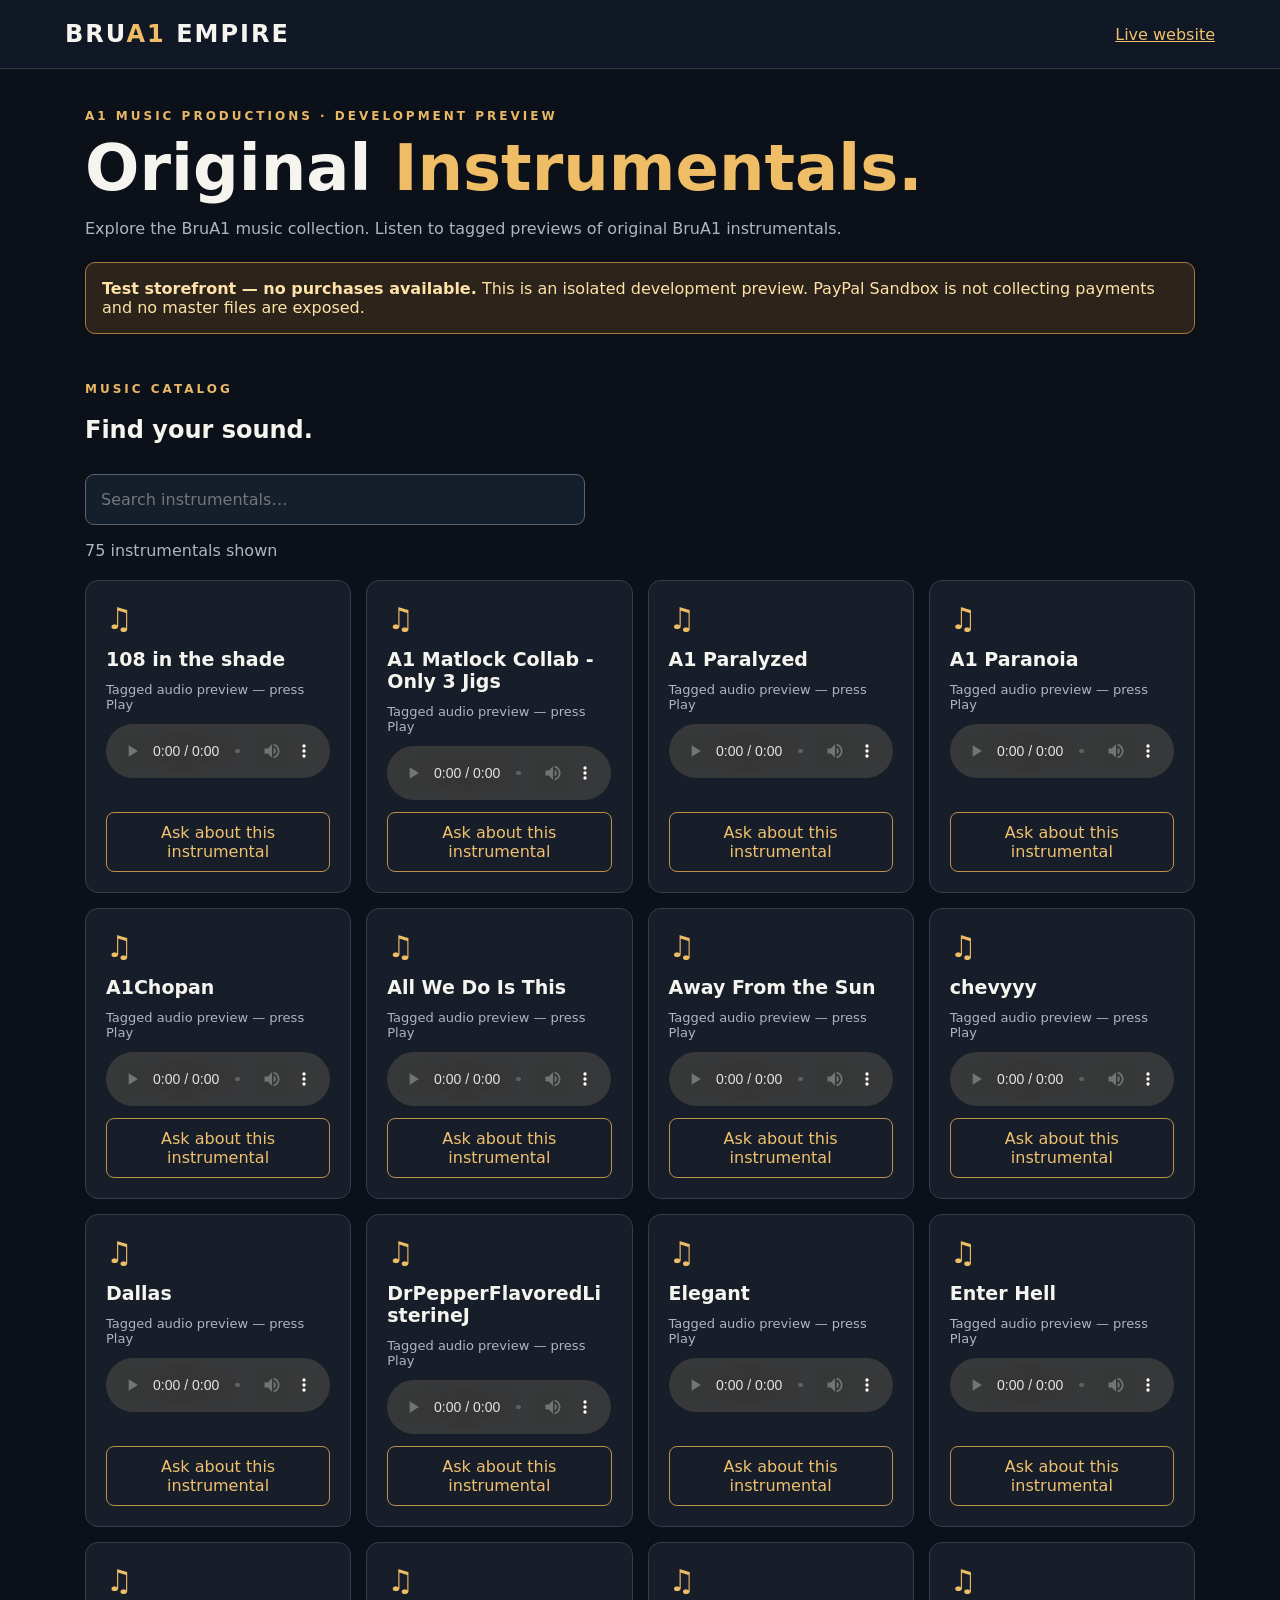
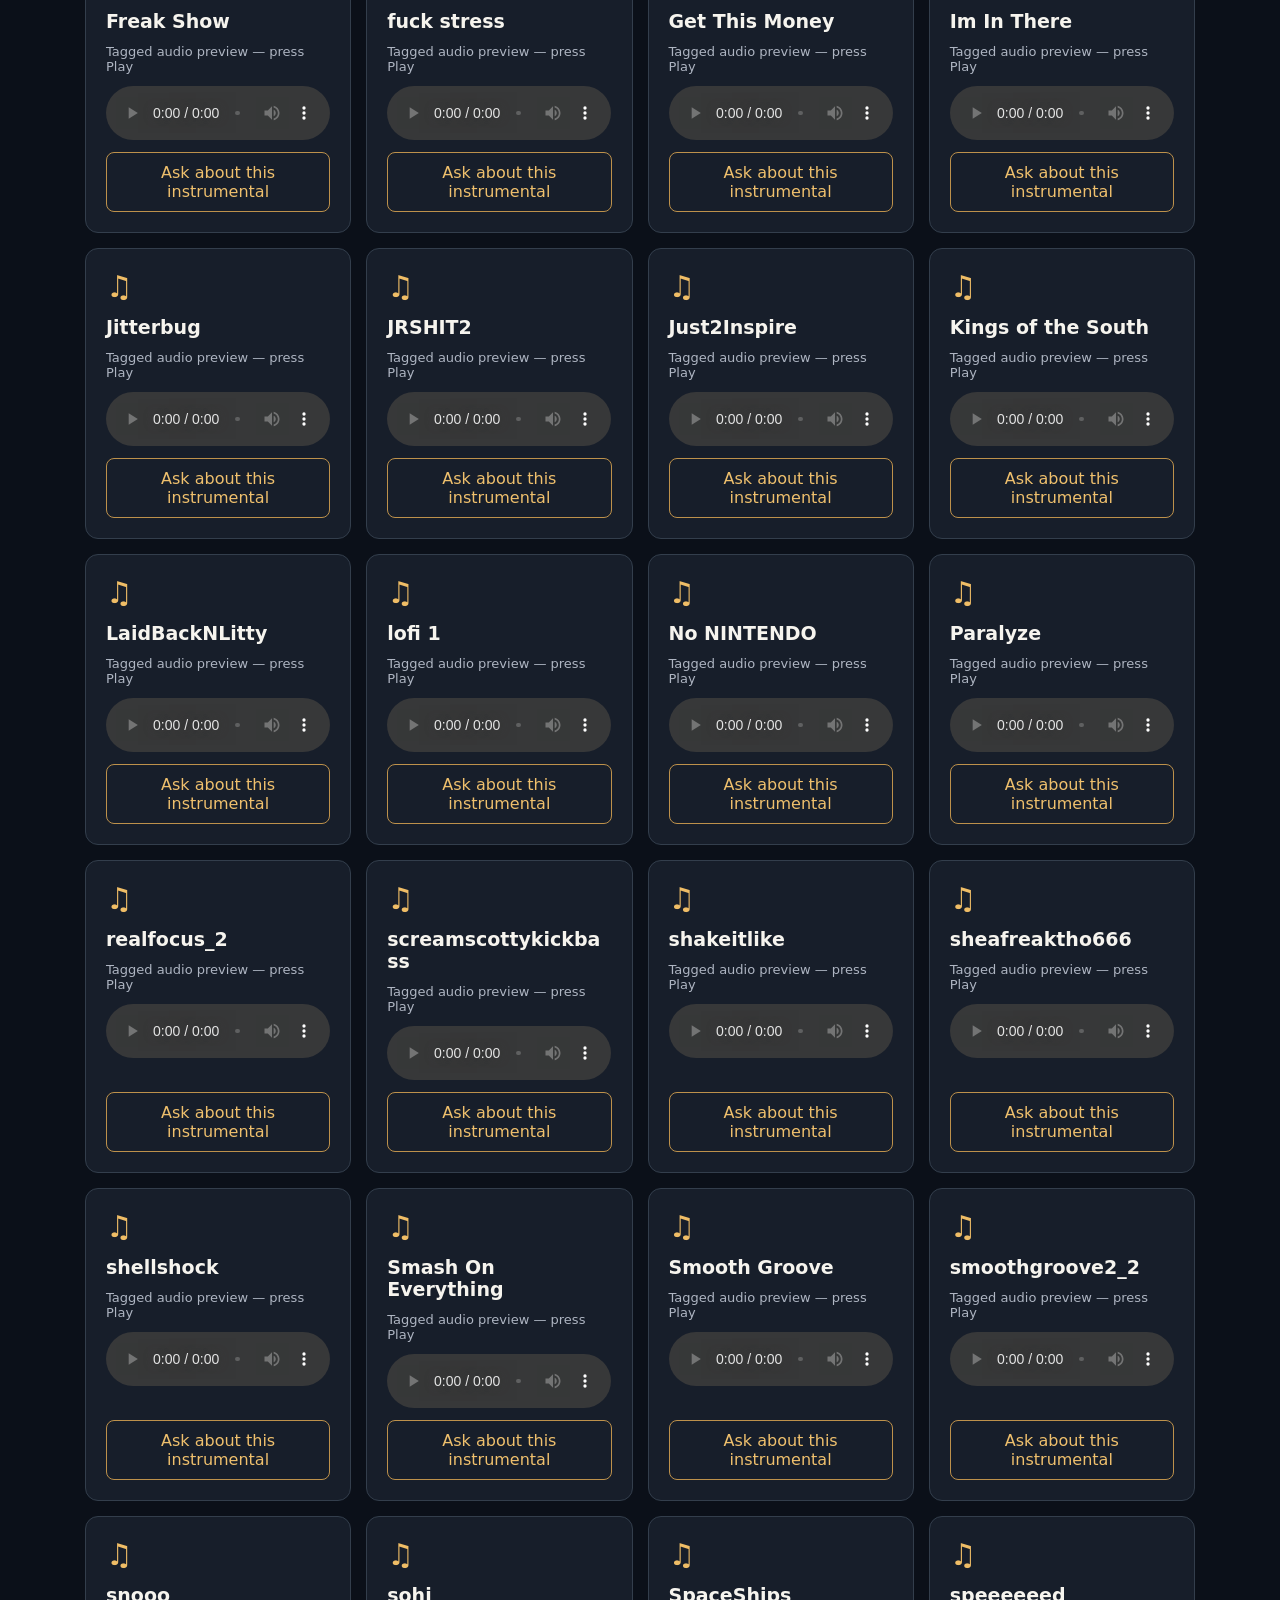
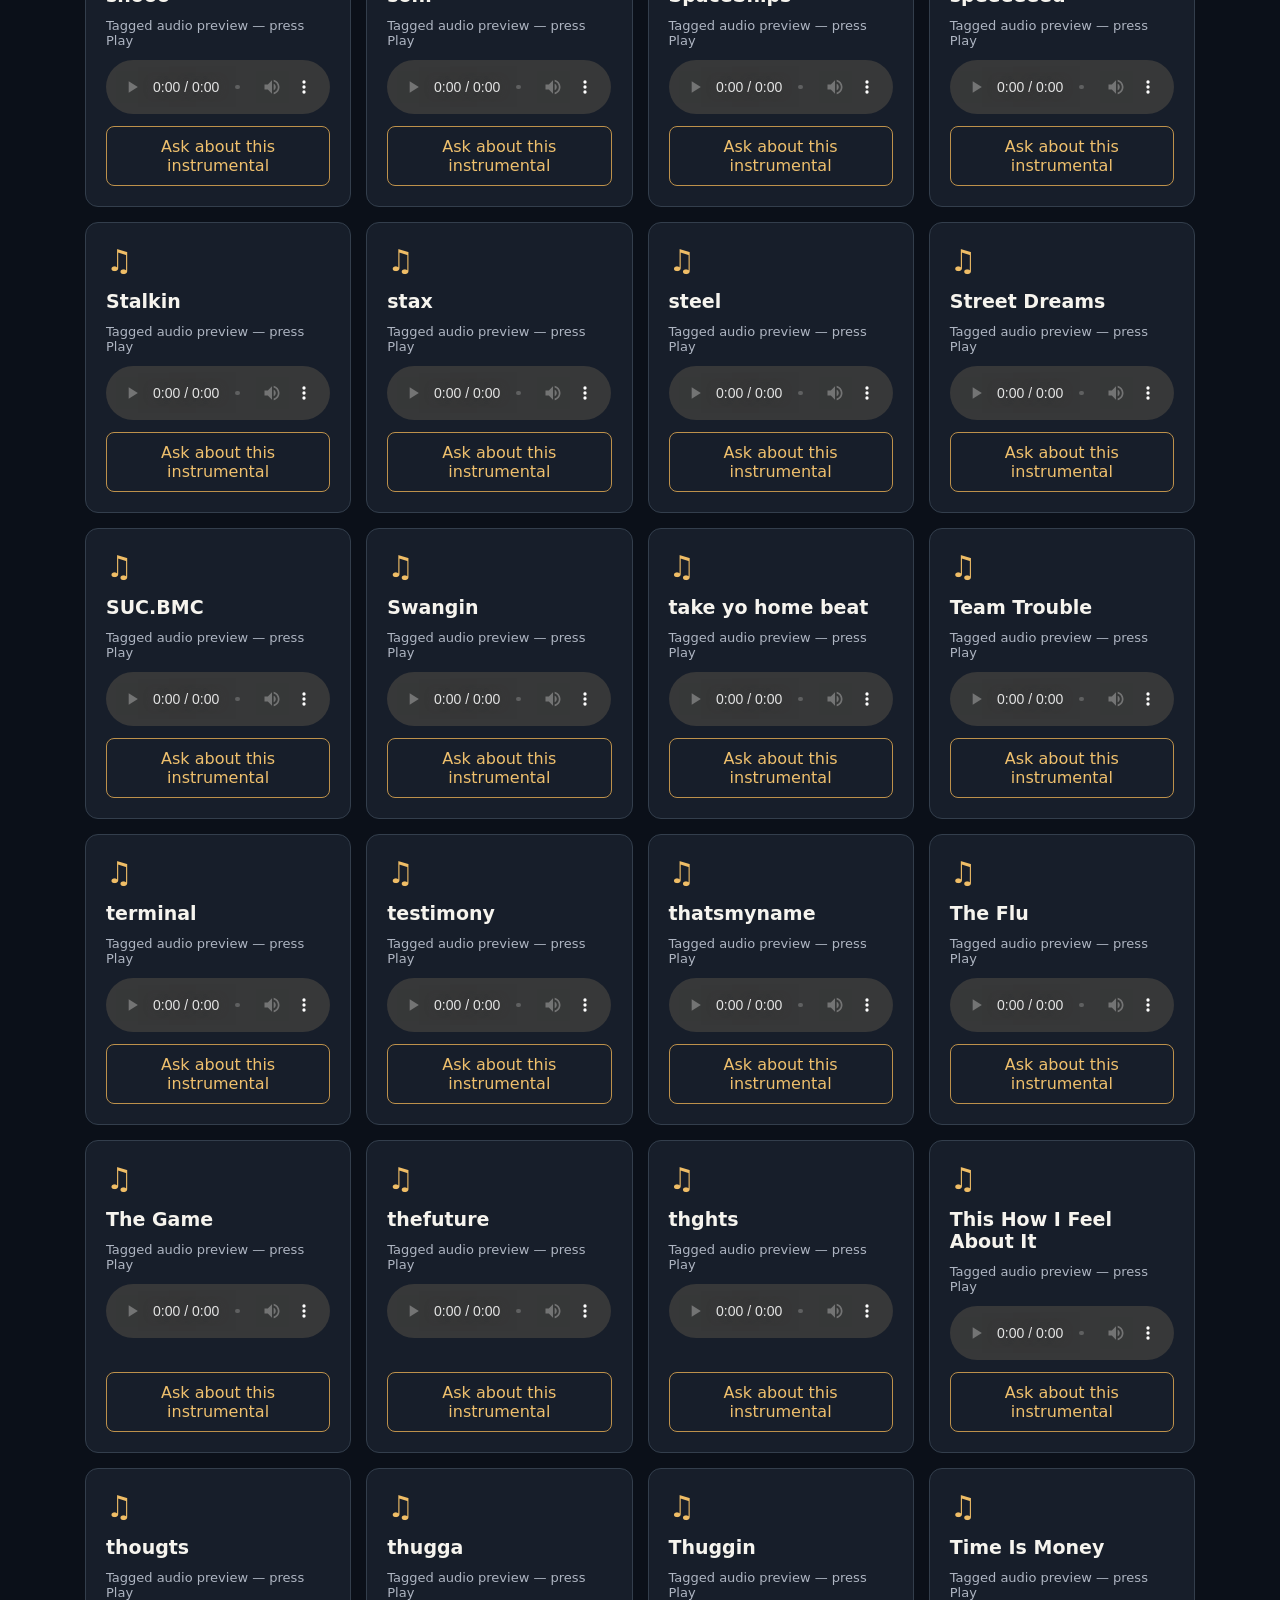
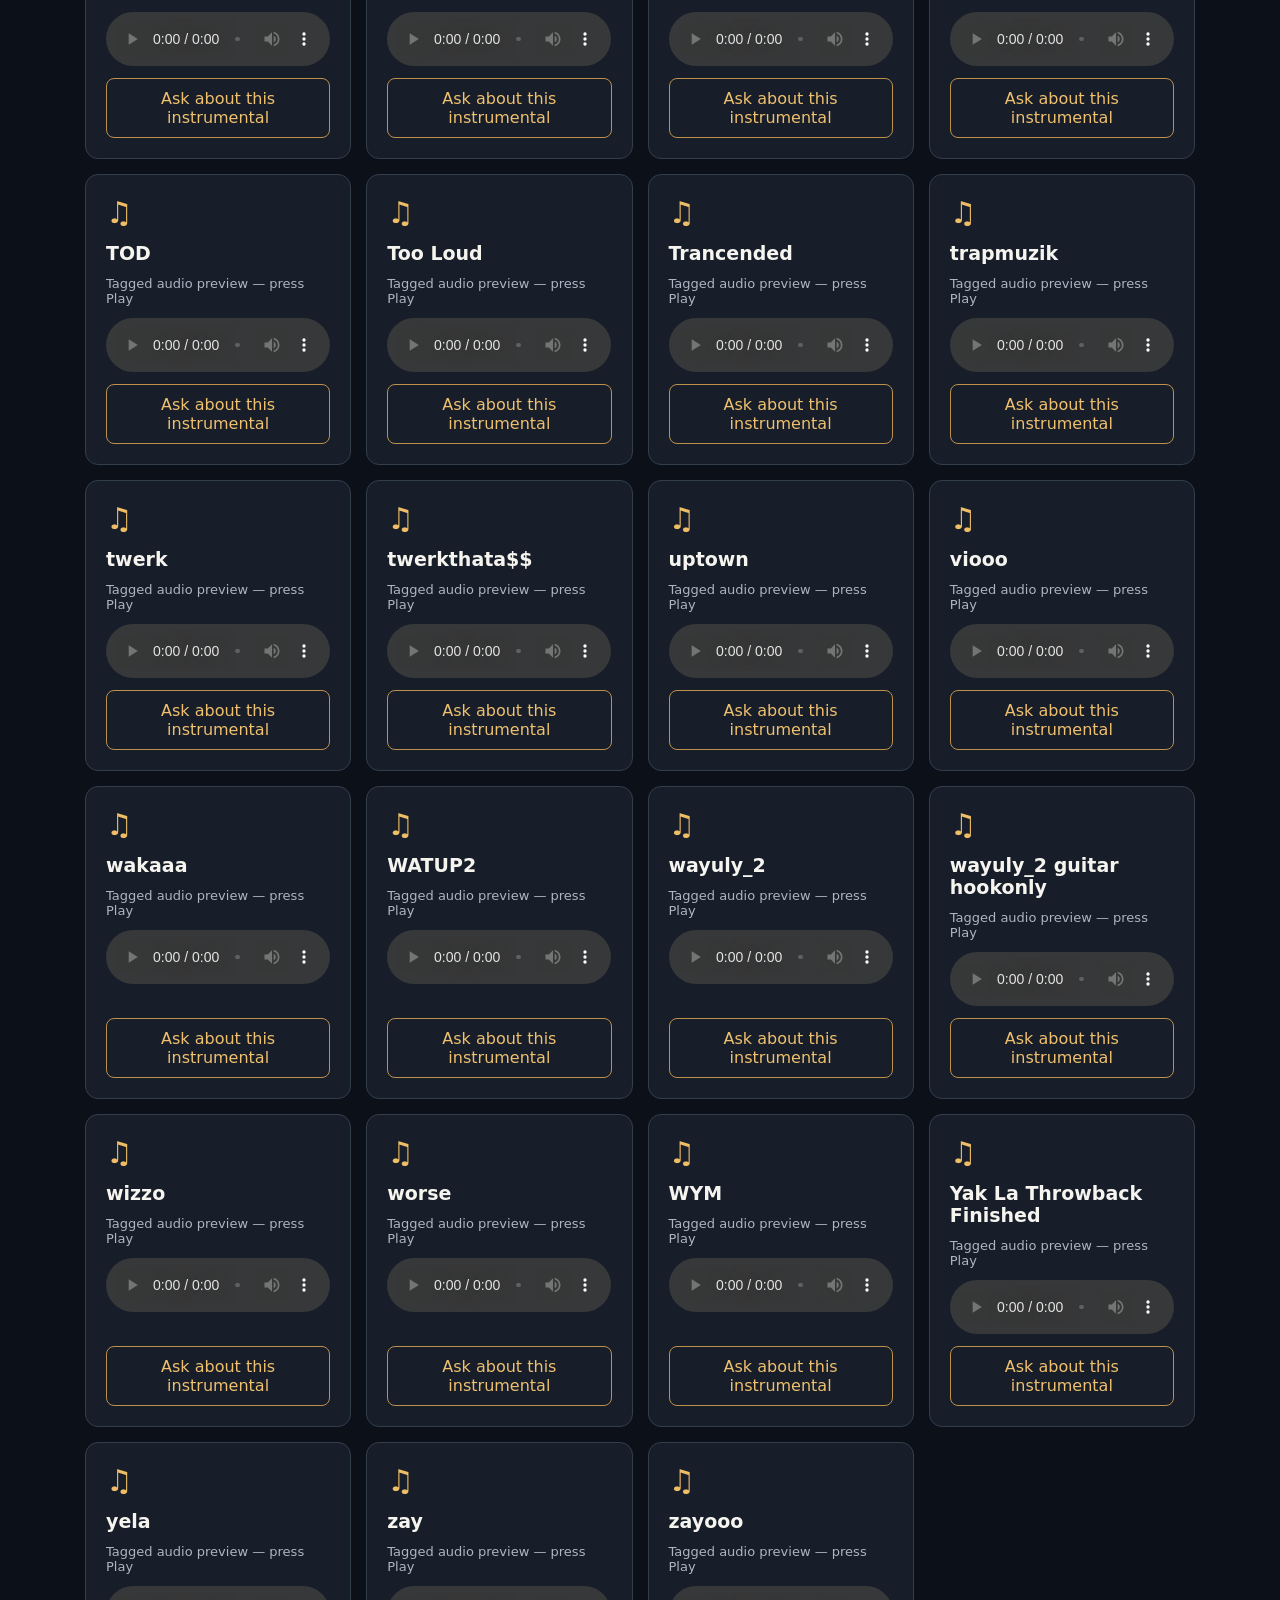
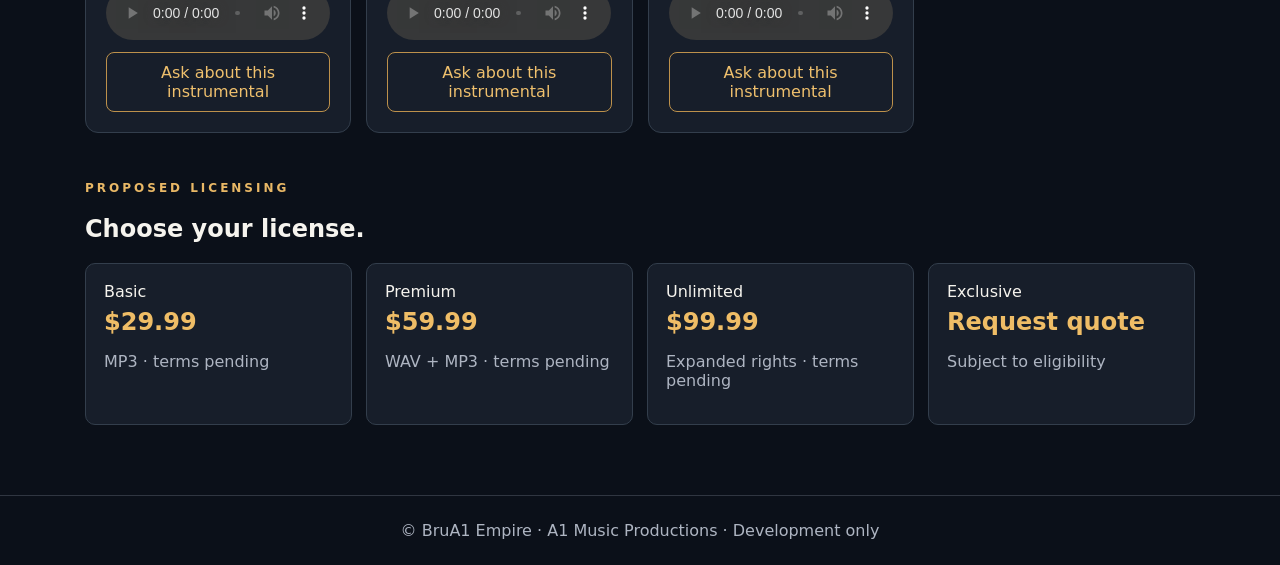
==== commit 41ebc889: "Fix blank storefront cards and ensure track titles render before audio loading" ====
--- a/preview-public/index.html
+++ b/preview-public/index.html
@@ -2,4 +2,4 @@
 <html lang="en"><head><meta charset="utf-8"><meta name="viewport" content="width=device-width,initial-scale=1"><meta name="description" content="Preview the original BruA1 instrumental catalog."><title>BruA1 Instrumental Store — Development Preview</title>
 <style>:root{color-scheme:dark;font-family:system-ui,Arial,sans-serif;background:#0b1019;color:#f6f4ee}*{box-sizing:border-box}body{margin:0}header{display:flex;align-items:center;justify-content:space-between;gap:15px;padding:20px max(20px,calc((100vw - 1150px)/2));border-bottom:1px solid #303641;background:#111825}a{color:#efc06d}header strong{font-size:24px;letter-spacing:2px}header strong span{color:#efbd66}main{max-width:1150px;margin:auto;padding:40px 20px 70px}h1{font-size:clamp(34px,6vw,64px);line-height:1.1;margin:10px 0 16px}h1 span{color:#efbd66}.eyebrow{color:#e9b866;letter-spacing:3px;font-size:12px;font-weight:700}.muted{color:#aeb5c2}.notice{border:1px solid #a37b41;background:#2c231b;color:#ffe2a7;padding:16px;border-radius:10px;margin:24px 0}.tools{margin:30px 0 15px}input{width:min(100%,500px);padding:15px;border-radius:9px;border:1px solid #586376;background:#151e2b;color:#fff;font:inherit}.grid{display:grid;grid-template-columns:repeat(auto-fill,minmax(235px,1fr));gap:15px;margin-top:20px}.card{background:#171e2a;border:1px solid #333e4c;border-radius:13px;padding:20px;display:flex;flex-direction:column;gap:12px;min-width:0}.card h3{font-size:19px;margin:0;overflow-wrap:anywhere}.card .symbol{font-size:30px;color:#efbd66}.card audio{width:100%}.card p{font-size:13px;margin:0;color:#aeb5c2}.card a{display:block;text-align:center;border:1px solid #bd914b;border-radius:8px;padding:10px;text-decoration:none;margin-top:auto}.licenses{display:grid;grid-template-columns:repeat(auto-fit,minmax(180px,1fr));gap:14px;margin-top:20px}.license{border:1px solid #333e4c;background:#171e2a;border-radius:10px;padding:18px}.license strong{display:block;color:#efbd66;font-size:24px;margin-top:7px}section{margin-top:48px}footer{border-top:1px solid #303641;padding:25px;text-align:center;color:#aeb5c2}</style></head>
 <body><header><strong>BRU<span>A1</span> EMPIRE</strong><a href="https://brua1.com">Live website</a></header><main><div class="eyebrow">A1 MUSIC PRODUCTIONS · DEVELOPMENT PREVIEW</div><h1>Original <span>Instrumentals.</span></h1><p class="muted">Explore the BruA1 music collection. Listen to tagged previews of original BruA1 instrumentals.</p><div class="notice"><strong>Test storefront — no purchases available.</strong> This is an isolated development preview. PayPal Sandbox is not collecting payments and no master files are exposed.</div><section id="catalog"><div class="eyebrow">MUSIC CATALOG</div><h2>Find your sound.</h2><div class="tools"><input id="search" type="search" placeholder="Search instrumentals…" aria-label="Search instrumentals"></div><p id="count" class="muted" aria-live="polite"></p><div id="grid" class="grid"></div></section><section id="licenses"><div class="eyebrow">PROPOSED LICENSING</div><h2>Choose your license.</h2><div class="licenses"><div class="license">Basic<strong>$29.99</strong><p class="muted">MP3 · terms pending</p></div><div class="license">Premium<strong>$59.99</strong><p class="muted">WAV + MP3 · terms pending</p></div><div class="license">Unlimited<strong>$99.99</strong><p class="muted">Expanded rights · terms pending</p></div><div class="license">Exclusive<strong>Request quote</strong><p class="muted">Subject to eligibility</p></div></div></section></main><footer>© BruA1 Empire · A1 Music Productions · Development only</footer>
-<script>const previewUrls={"108 in the shade":"https://pub-994c8c7a928c44ba9521493dbdeb80cf.r2.dev/108%20in%20the%20Shade/BruA1_108_in_the_Shade_TAGGED_PREVIEW.mp3","A1 Matlock Collab - Only 3 Jigs":"https://pub-994c8c7a928c44ba9521493dbdeb80cf.r2.dev/BruA1_A1_Matlock_Collab_Only_3_Jigs_TAGGED_PREVIEW.mp3","A1 Paralyzed":"https://pub-994c8c7a928c44ba9521493dbdeb80cf.r2.dev/BruA1_A1_Paralyzed_TAGGED_PREVIEW.mp3","A1 Paranoia":"https://pub-994c8c7a928c44ba9521493dbdeb80cf.r2.dev/BruA1_A1_Paranoia_TAGGED_PREVIEW.mp3","A1Chopan":"https://pub-994c8c7a928c44ba9521493dbdeb80cf.r2.dev/BruA1_A1Chopan_TAGGED_PREVIEW.mp3","All We Do Is This":"https://pub-994c8c7a928c44ba9521493dbdeb80cf.r2.dev/BruA1_All_We_Do_Is_This_TAGGED_PREVIEW.mp3","Away From the Sun":"https://pub-994c8c7a928c44ba9521493dbdeb80cf.r2.dev/BruA1_Away_From_the_Sun_TAGGED_PREVIEW.mp3","chevyyy":"https://pub-994c8c7a928c44ba9521493dbdeb80cf.r2.dev/BruA1_chevyyy_TAGGED_PREVIEW.mp3","Dallas":"https://pub-994c8c7a928c44ba9521493dbdeb80cf.r2.dev/BruA1_Dallas_TAGGED_PREVIEW.mp3","DrPepperFlavoredListerineJ":"https://pub-994c8c7a928c44ba9521493dbdeb80cf.r2.dev/BruA1_DrPepperFlavoredListerineJ_TAGGED_PREVIEW.mp3","Elegant":"https://pub-994c8c7a928c44ba9521493dbdeb80cf.r2.dev/BruA1_Elegant_TAGGED_PREVIEW.mp3","Enter Hell":"https://pub-994c8c7a928c44ba9521493dbdeb80cf.r2.dev/BruA1_Enter_Hell_TAGGED_PREVIEW.mp3","Freak Show":"https://pub-994c8c7a928c44ba9521493dbdeb80cf.r2.dev/BruA1_Freak_Show_TAGGED_PREVIEW.mp3","fuck stress":"https://pub-994c8c7a928c44ba9521493dbdeb80cf.r2.dev/BruA1_fuck_stress_TAGGED_PREVIEW.mp3","Get This Money":"https://pub-994c8c7a928c44ba9521493dbdeb80cf.r2.dev/BruA1_Get_This_Money_TAGGED_PREVIEW.mp3","Im In There":"https://pub-994c8c7a928c44ba9521493dbdeb80cf.r2.dev/BruA1_Im_In_There_TAGGED_PREVIEW.mp3","Jitterbug":"https://pub-994c8c7a928c44ba9521493dbdeb80cf.r2.dev/BruA1_Jitterbug_TAGGED_PREVIEW.mp3","JRSHIT2":"https://pub-994c8c7a928c44ba9521493dbdeb80cf.r2.dev/BruA1_JRSHIT2_TAGGED_PREVIEW.mp3","Just2Inspire":"https://pub-994c8c7a928c44ba9521493dbdeb80cf.r2.dev/BruA1_Just2Inspire_TAGGED_PREVIEW.mp3","Kings of the South":"https://pub-994c8c7a928c44ba9521493dbdeb80cf.r2.dev/BruA1_Kings_of_the_South_TAGGED_PREVIEW.mp3","LaidBackNLitty":"https://pub-994c8c7a928c44ba9521493dbdeb80cf.r2.dev/BruA1_LaidBackNLitty_TAGGED_PREVIEW.mp3","lofi 1":"https://pub-994c8c7a928c44ba9521493dbdeb80cf.r2.dev/BruA1_lofi_1_TAGGED_PREVIEW.mp3","No NINTENDO":"https://pub-994c8c7a928c44ba9521493dbdeb80cf.r2.dev/BruA1_No_NINTENDO_TAGGED_PREVIEW.mp3","Paralyze":"https://pub-994c8c7a928c44ba9521493dbdeb80cf.r2.dev/BruA1_Paralyze_TAGGED_PREVIEW.mp3","realfocus_2":"https://pub-994c8c7a928c44ba9521493dbdeb80cf.r2.dev/BruA1_realfocus_2_TAGGED_PREVIEW.mp3","screamscottykickbass":"https://pub-994c8c7a928c44ba9521493dbdeb80cf.r2.dev/BruA1_screamscottykickbass_TAGGED_PREVIEW.mp3","shakeitlike":"https://pub-994c8c7a928c44ba9521493dbdeb80cf.r2.dev/BruA1_shakeitlike_TAGGED_PREVIEW.mp3","sheafreaktho666":"https://pub-994c8c7a928c44ba9521493dbdeb80cf.r2.dev/BruA1_sheafreaktho666_TAGGED_PREVIEW.mp3","shellshock":"https://pub-994c8c7a928c44ba9521493dbdeb80cf.r2.dev/BruA1_shellshock_TAGGED_PREVIEW.mp3","Smash On Everything":"https://pub-994c8c7a928c44ba9521493dbdeb80cf.r2.dev/BruA1_Smash_On_Everything_TAGGED_PREVIEW.mp3","Smooth Groove":"https://pub-994c8c7a928c44ba9521493dbdeb80cf.r2.dev/BruA1_Smooth_Groove_TAGGED_PREVIEW.mp3","smoothgroove2_2":"https://pub-994c8c7a928c44ba9521493dbdeb80cf.r2.dev/BruA1_smoothgroove2_2_TAGGED_PREVIEW.mp3","snooo":"https://pub-994c8c7a928c44ba9521493dbdeb80cf.r2.dev/BruA1_snooo_TAGGED_PREVIEW.mp3","sohi":"https://pub-994c8c7a928c44ba9521493dbdeb80cf.r2.dev/BruA1_sohi_TAGGED_PREVIEW.mp3","SpaceShips":"https://pub-994c8c7a928c44ba9521493dbdeb80cf.r2.dev/BruA1_SpaceShips_TAGGED_PREVIEW.mp3","speeeeeed":"https://pub-994c8c7a928c44ba9521493dbdeb80cf.r2.dev/BruA1_speeeeeed_TAGGED_PREVIEW.mp3","Stalkin":"https://pub-994c8c7a928c44ba9521493dbdeb80cf.r2.dev/BruA1_Stalkin_TAGGED_PREVIEW.mp3","stax":"https://pub-994c8c7a928c44ba9521493dbdeb80cf.r2.dev/BruA1_stax_TAGGED_PREVIEW.mp3","steel":"https://pub-994c8c7a928c44ba9521493dbdeb80cf.r2.dev/BruA1_steel_TAGGED_PREVIEW.mp3","Street Dreams":"https://pub-994c8c7a928c44ba9521493dbdeb80cf.r2.dev/BruA1_Street_Dreams_TAGGED_PREVIEW.mp3","SUC.BMC":"https://pub-994c8c7a928c44ba9521493dbdeb80cf.r2.dev/BruA1_SUC_BMC_TAGGED_PREVIEW.mp3","Swangin":"https://pub-994c8c7a928c44ba9521493dbdeb80cf.r2.dev/BruA1_Swangin_TAGGED_PREVIEW.mp3","take yo home beat":"https://pub-994c8c7a928c44ba9521493dbdeb80cf.r2.dev/BruA1_take_yo_home_beat_TAGGED_PREVIEW.mp3","Team Trouble":"https://pub-994c8c7a928c44ba9521493dbdeb80cf.r2.dev/BruA1_Team_Trouble_TAGGED_PREVIEW.mp3","terminal":"https://pub-994c8c7a928c44ba9521493dbdeb80cf.r2.dev/BruA1_terminal_TAGGED_PREVIEW.mp3","testimony":"https://pub-994c8c7a928c44ba9521493dbdeb80cf.r2.dev/BruA1_testimony_TAGGED_PREVIEW.mp3","thatsmyname":"https://pub-994c8c7a928c44ba9521493dbdeb80cf.r2.dev/BruA1_thatsmyname_TAGGED_PREVIEW.mp3","The Flu":"https://pub-994c8c7a928c44ba9521493dbdeb80cf.r2.dev/BruA1_The_Flu_TAGGED_PREVIEW.mp3","The Game":"https://pub-994c8c7a928c44ba9521493dbdeb80cf.r2.dev/BruA1_The_Game_TAGGED_PREVIEW.mp3","thefuture":"https://pub-994c8c7a928c44ba9521493dbdeb80cf.r2.dev/BruA1_thefuture_TAGGED_PREVIEW.mp3","thghts":"https://pub-994c8c7a928c44ba9521493dbdeb80cf.r2.dev/BruA1_thghts_TAGGED_PREVIEW.mp3","This How I Feel About It":"https://pub-994c8c7a928c44ba9521493dbdeb80cf.r2.dev/BruA1_This_How_I_Feel_About_It_TAGGED_PREVIEW.mp3","thougts":"https://pub-994c8c7a928c44ba9521493dbdeb80cf.r2.dev/BruA1_thougts_TAGGED_PREVIEW.mp3","thugga":"https://pub-994c8c7a928c44ba9521493dbdeb80cf.r2.dev/BruA1_thugga_TAGGED_PREVIEW.mp3","Thuggin":"https://pub-994c8c7a928c44ba9521493dbdeb80cf.r2.dev/BruA1_Thuggin_TAGGED_PREVIEW.mp3","Time Is Money":"https://pub-994c8c7a928c44ba9521493dbdeb80cf.r2.dev/BruA1_Time_Is_Money_TAGGED_PREVIEW.mp3","TOD":"https://pub-994c8c7a928c44ba9521493dbdeb80cf.r2.dev/BruA1_TOD_TAGGED_PREVIEW.mp3","Too Loud":"https://pub-994c8c7a928c44ba9521493dbdeb80cf.r2.dev/BruA1_Too_Loud_TAGGED_PREVIEW.mp3","Trancended":"https://pub-994c8c7a928c44ba9521493dbdeb80cf.r2.dev/BruA1_Trancended_TAGGED_PREVIEW.mp3","trapmuzik":"https://pub-994c8c7a928c44ba9521493dbdeb80cf.r2.dev/BruA1_trapmuzik_TAGGED_PREVIEW.mp3","twerk":"https://pub-994c8c7a928c44ba9521493dbdeb80cf.r2.dev/BruA1_twerk_TAGGED_PREVIEW.mp3","twerkthata$$":"https://pub-994c8c7a928c44ba9521493dbdeb80cf.r2.dev/BruA1_twerkthata_TAGGED_PREVIEW.mp3","uptown":"https://pub-994c8c7a928c44ba9521493dbdeb80cf.r2.dev/BruA1_uptown_TAGGED_PREVIEW.mp3","viooo":"https://pub-994c8c7a928c44ba9521493dbdeb80cf.r2.dev/BruA1_viooo_TAGGED_PREVIEW.mp3","wakaaa":"https://pub-994c8c7a928c44ba9521493dbdeb80cf.r2.dev/BruA1_wakaaa_TAGGED_PREVIEW.mp3","WATUP2":"https://pub-994c8c7a928c44ba9521493dbdeb80cf.r2.dev/BruA1_WATUP2_TAGGED_PREVIEW.mp3","wayuly_2":"https://pub-994c8c7a928c44ba9521493dbdeb80cf.r2.dev/BruA1_wayuly_2_TAGGED_PREVIEW.mp3","wayuly_2 guitar hookonly":"https://pub-994c8c7a928c44ba9521493dbdeb80cf.r2.dev/BruA1_wayuly_2_guitar_hookonly_TAGGED_PREVIEW.mp3","wizzo":"https://pub-994c8c7a928c44ba9521493dbdeb80cf.r2.dev/BruA1_wizzo_TAGGED_PREVIEW.mp3","worse":"https://pub-994c8c7a928c44ba9521493dbdeb80cf.r2.dev/BruA1_worse_TAGGED_PREVIEW.mp3","WYM":"https://pub-994c8c7a928c44ba9521493dbdeb80cf.r2.dev/BruA1_WYM_TAGGED_PREVIEW.mp3","Yak La Throwback Finished":"https://pub-994c8c7a928c44ba9521493dbdeb80cf.r2.dev/BruA1_Yak_La_Throwback_Finished_TAGGED_PREVIEW.mp3","yela":"https://pub-994c8c7a928c44ba9521493dbdeb80cf.r2.dev/BruA1_yela_TAGGED_PREVIEW.mp3","zay":"https://pub-994c8c7a928c44ba9521493dbdeb80cf.r2.dev/BruA1_zay_TAGGED_PREVIEW.mp3","zayooo":"https://pub-994c8c7a928c44ba9521493dbdeb80cf.r2.dev/BruA1_zayooo_TAGGED_PREVIEW.mp3"};const titles=["108 in the shade","A1 Matlock Collab - Only 3 Jigs","A1 Paralyzed","A1 Paranoia","A1Chopan","All We Do Is This","Away From the Sun","chevyyy","Dallas","DrPepperFlavoredListerineJ","Elegant","Enter Hell","Freak Show","fuck stress","Get This Money","Im In There","Jitterbug","JRSHIT2","Just2Inspire","Kings of the South","LaidBackNLitty","lofi 1","No NINTENDO","Paralyze","realfocus_2","screamscottykickbass","shakeitlike","sheafreaktho666","shellshock","Smash On Everything","Smooth Groove","smoothgroove2_2","snooo","sohi","SpaceShips","speeeeeed","Stalkin","stax","steel","Street Dreams","SUC.BMC","Swangin","take yo home beat","Team Trouble","terminal","testimony","thatsmyname","The Flu","The Game","thefuture","thghts","This How I Feel About It","thougts","thugga","Thuggin","Time Is Money","TOD","Too Loud","Trancended","trapmuzik","twerk","twerkthata$$","uptown","viooo","wakaaa","WATUP2","wayuly_2","wayuly_2 guitar hookonly","wizzo","worse","WYM","Yak La Throwback Finished","yela","zay","zayooo"];const grid=document.getElementById("grid"),count=document.getElementById("count"),search=document.getElementById("search");function render(){const q=search.value.trim().toLowerCase();const matched=titles.filter(t=>t.toLowerCase().includes(q));count.textContent=matched.length+" instrumental"+(matched.length===1?"":"s")+" shown";grid.replaceChildren();for(const title of matched){const card=document.createElement("article");card.className="card";const symbol=document.createElement("div");symbol.className="symbol";symbol.textContent="♫";const h=document.createElement("h3");h.textContent=title;const p=document.createElement("p");p.textContent=previewUrls[title]?"Tagged audio preview — press Play":"Tagged audio preview in production";if(previewUrls[title]){const player=document.createElement("audio");player.controls=true;player.preload="none";player.src=previewUrls[title];player.setAttribute("aria-label","Listen to tagged preview of "+title);card.append(symbol,h,p,player);}const a=document.createElement("a");a.textContent="Ask about this instrumental";a.href="mailto:brua1@brua1.com?subject="+encodeURIComponent("BruA1 instrumental inquiry: "+title);card.append(a);grid.append(card)}}search.addEventListener("input",render);render();</script></body></html>
+<script>const previewUrls={"108 in the shade":"https://pub-994c8c7a928c44ba9521493dbdeb80cf.r2.dev/108%20in%20the%20Shade/BruA1_108_in_the_Shade_TAGGED_PREVIEW.mp3","A1 Matlock Collab - Only 3 Jigs":"https://pub-994c8c7a928c44ba9521493dbdeb80cf.r2.dev/BruA1_A1_Matlock_Collab_Only_3_Jigs_TAGGED_PREVIEW.mp3","A1 Paralyzed":"https://pub-994c8c7a928c44ba9521493dbdeb80cf.r2.dev/BruA1_A1_Paralyzed_TAGGED_PREVIEW.mp3","A1 Paranoia":"https://pub-994c8c7a928c44ba9521493dbdeb80cf.r2.dev/BruA1_A1_Paranoia_TAGGED_PREVIEW.mp3","A1Chopan":"https://pub-994c8c7a928c44ba9521493dbdeb80cf.r2.dev/BruA1_A1Chopan_TAGGED_PREVIEW.mp3","All We Do Is This":"https://pub-994c8c7a928c44ba9521493dbdeb80cf.r2.dev/BruA1_All_We_Do_Is_This_TAGGED_PREVIEW.mp3","Away From the Sun":"https://pub-994c8c7a928c44ba9521493dbdeb80cf.r2.dev/BruA1_Away_From_the_Sun_TAGGED_PREVIEW.mp3","chevyyy":"https://pub-994c8c7a928c44ba9521493dbdeb80cf.r2.dev/BruA1_chevyyy_TAGGED_PREVIEW.mp3","Dallas":"https://pub-994c8c7a928c44ba9521493dbdeb80cf.r2.dev/BruA1_Dallas_TAGGED_PREVIEW.mp3","DrPepperFlavoredListerineJ":"https://pub-994c8c7a928c44ba9521493dbdeb80cf.r2.dev/BruA1_DrPepperFlavoredListerineJ_TAGGED_PREVIEW.mp3","Elegant":"https://pub-994c8c7a928c44ba9521493dbdeb80cf.r2.dev/BruA1_Elegant_TAGGED_PREVIEW.mp3","Enter Hell":"https://pub-994c8c7a928c44ba9521493dbdeb80cf.r2.dev/BruA1_Enter_Hell_TAGGED_PREVIEW.mp3","Freak Show":"https://pub-994c8c7a928c44ba9521493dbdeb80cf.r2.dev/BruA1_Freak_Show_TAGGED_PREVIEW.mp3","fuck stress":"https://pub-994c8c7a928c44ba9521493dbdeb80cf.r2.dev/BruA1_fuck_stress_TAGGED_PREVIEW.mp3","Get This Money":"https://pub-994c8c7a928c44ba9521493dbdeb80cf.r2.dev/BruA1_Get_This_Money_TAGGED_PREVIEW.mp3","Im In There":"https://pub-994c8c7a928c44ba9521493dbdeb80cf.r2.dev/BruA1_Im_In_There_TAGGED_PREVIEW.mp3","Jitterbug":"https://pub-994c8c7a928c44ba9521493dbdeb80cf.r2.dev/BruA1_Jitterbug_TAGGED_PREVIEW.mp3","JRSHIT2":"https://pub-994c8c7a928c44ba9521493dbdeb80cf.r2.dev/BruA1_JRSHIT2_TAGGED_PREVIEW.mp3","Just2Inspire":"https://pub-994c8c7a928c44ba9521493dbdeb80cf.r2.dev/BruA1_Just2Inspire_TAGGED_PREVIEW.mp3","Kings of the South":"https://pub-994c8c7a928c44ba9521493dbdeb80cf.r2.dev/BruA1_Kings_of_the_South_TAGGED_PREVIEW.mp3","LaidBackNLitty":"https://pub-994c8c7a928c44ba9521493dbdeb80cf.r2.dev/BruA1_LaidBackNLitty_TAGGED_PREVIEW.mp3","lofi 1":"https://pub-994c8c7a928c44ba9521493dbdeb80cf.r2.dev/BruA1_lofi_1_TAGGED_PREVIEW.mp3","No NINTENDO":"https://pub-994c8c7a928c44ba9521493dbdeb80cf.r2.dev/BruA1_No_NINTENDO_TAGGED_PREVIEW.mp3","Paralyze":"https://pub-994c8c7a928c44ba9521493dbdeb80cf.r2.dev/BruA1_Paralyze_TAGGED_PREVIEW.mp3","realfocus_2":"https://pub-994c8c7a928c44ba9521493dbdeb80cf.r2.dev/BruA1_realfocus_2_TAGGED_PREVIEW.mp3","screamscottykickbass":"https://pub-994c8c7a928c44ba9521493dbdeb80cf.r2.dev/BruA1_screamscottykickbass_TAGGED_PREVIEW.mp3","shakeitlike":"https://pub-994c8c7a928c44ba9521493dbdeb80cf.r2.dev/BruA1_shakeitlike_TAGGED_PREVIEW.mp3","sheafreaktho666":"https://pub-994c8c7a928c44ba9521493dbdeb80cf.r2.dev/BruA1_sheafreaktho666_TAGGED_PREVIEW.mp3","shellshock":"https://pub-994c8c7a928c44ba9521493dbdeb80cf.r2.dev/BruA1_shellshock_TAGGED_PREVIEW.mp3","Smash On Everything":"https://pub-994c8c7a928c44ba9521493dbdeb80cf.r2.dev/BruA1_Smash_On_Everything_TAGGED_PREVIEW.mp3","Smooth Groove":"https://pub-994c8c7a928c44ba9521493dbdeb80cf.r2.dev/BruA1_Smooth_Groove_TAGGED_PREVIEW.mp3","smoothgroove2_2":"https://pub-994c8c7a928c44ba9521493dbdeb80cf.r2.dev/BruA1_smoothgroove2_2_TAGGED_PREVIEW.mp3","snooo":"https://pub-994c8c7a928c44ba9521493dbdeb80cf.r2.dev/BruA1_snooo_TAGGED_PREVIEW.mp3","sohi":"https://pub-994c8c7a928c44ba9521493dbdeb80cf.r2.dev/BruA1_sohi_TAGGED_PREVIEW.mp3","SpaceShips":"https://pub-994c8c7a928c44ba9521493dbdeb80cf.r2.dev/BruA1_SpaceShips_TAGGED_PREVIEW.mp3","speeeeeed":"https://pub-994c8c7a928c44ba9521493dbdeb80cf.r2.dev/BruA1_speeeeeed_TAGGED_PREVIEW.mp3","Stalkin":"https://pub-994c8c7a928c44ba9521493dbdeb80cf.r2.dev/BruA1_Stalkin_TAGGED_PREVIEW.mp3","stax":"https://pub-994c8c7a928c44ba9521493dbdeb80cf.r2.dev/BruA1_stax_TAGGED_PREVIEW.mp3","steel":"https://pub-994c8c7a928c44ba9521493dbdeb80cf.r2.dev/BruA1_steel_TAGGED_PREVIEW.mp3","Street Dreams":"https://pub-994c8c7a928c44ba9521493dbdeb80cf.r2.dev/BruA1_Street_Dreams_TAGGED_PREVIEW.mp3","SUC.BMC":"https://pub-994c8c7a928c44ba9521493dbdeb80cf.r2.dev/BruA1_SUC_BMC_TAGGED_PREVIEW.mp3","Swangin":"https://pub-994c8c7a928c44ba9521493dbdeb80cf.r2.dev/BruA1_Swangin_TAGGED_PREVIEW.mp3","take yo home beat":"https://pub-994c8c7a928c44ba9521493dbdeb80cf.r2.dev/BruA1_take_yo_home_beat_TAGGED_PREVIEW.mp3","Team Trouble":"https://pub-994c8c7a928c44ba9521493dbdeb80cf.r2.dev/BruA1_Team_Trouble_TAGGED_PREVIEW.mp3","terminal":"https://pub-994c8c7a928c44ba9521493dbdeb80cf.r2.dev/BruA1_terminal_TAGGED_PREVIEW.mp3","testimony":"https://pub-994c8c7a928c44ba9521493dbdeb80cf.r2.dev/BruA1_testimony_TAGGED_PREVIEW.mp3","thatsmyname":"https://pub-994c8c7a928c44ba9521493dbdeb80cf.r2.dev/BruA1_thatsmyname_TAGGED_PREVIEW.mp3","The Flu":"https://pub-994c8c7a928c44ba9521493dbdeb80cf.r2.dev/BruA1_The_Flu_TAGGED_PREVIEW.mp3","The Game":"https://pub-994c8c7a928c44ba9521493dbdeb80cf.r2.dev/BruA1_The_Game_TAGGED_PREVIEW.mp3","thefuture":"https://pub-994c8c7a928c44ba9521493dbdeb80cf.r2.dev/BruA1_thefuture_TAGGED_PREVIEW.mp3","thghts":"https://pub-994c8c7a928c44ba9521493dbdeb80cf.r2.dev/BruA1_thghts_TAGGED_PREVIEW.mp3","This How I Feel About It":"https://pub-994c8c7a928c44ba9521493dbdeb80cf.r2.dev/BruA1_This_How_I_Feel_About_It_TAGGED_PREVIEW.mp3","thougts":"https://pub-994c8c7a928c44ba9521493dbdeb80cf.r2.dev/BruA1_thougts_TAGGED_PREVIEW.mp3","thugga":"https://pub-994c8c7a928c44ba9521493dbdeb80cf.r2.dev/BruA1_thugga_TAGGED_PREVIEW.mp3","Thuggin":"https://pub-994c8c7a928c44ba9521493dbdeb80cf.r2.dev/BruA1_Thuggin_TAGGED_PREVIEW.mp3","Time Is Money":"https://pub-994c8c7a928c44ba9521493dbdeb80cf.r2.dev/BruA1_Time_Is_Money_TAGGED_PREVIEW.mp3","TOD":"https://pub-994c8c7a928c44ba9521493dbdeb80cf.r2.dev/BruA1_TOD_TAGGED_PREVIEW.mp3","Too Loud":"https://pub-994c8c7a928c44ba9521493dbdeb80cf.r2.dev/BruA1_Too_Loud_TAGGED_PREVIEW.mp3","Trancended":"https://pub-994c8c7a928c44ba9521493dbdeb80cf.r2.dev/BruA1_Trancended_TAGGED_PREVIEW.mp3","trapmuzik":"https://pub-994c8c7a928c44ba9521493dbdeb80cf.r2.dev/BruA1_trapmuzik_TAGGED_PREVIEW.mp3","twerk":"https://pub-994c8c7a928c44ba9521493dbdeb80cf.r2.dev/BruA1_twerk_TAGGED_PREVIEW.mp3","twerkthata$$":"https://pub-994c8c7a928c44ba9521493dbdeb80cf.r2.dev/BruA1_twerkthata_TAGGED_PREVIEW.mp3","uptown":"https://pub-994c8c7a928c44ba9521493dbdeb80cf.r2.dev/BruA1_uptown_TAGGED_PREVIEW.mp3","viooo":"https://pub-994c8c7a928c44ba9521493dbdeb80cf.r2.dev/BruA1_viooo_TAGGED_PREVIEW.mp3","wakaaa":"https://pub-994c8c7a928c44ba9521493dbdeb80cf.r2.dev/BruA1_wakaaa_TAGGED_PREVIEW.mp3","WATUP2":"https://pub-994c8c7a928c44ba9521493dbdeb80cf.r2.dev/BruA1_WATUP2_TAGGED_PREVIEW.mp3","wayuly_2":"https://pub-994c8c7a928c44ba9521493dbdeb80cf.r2.dev/BruA1_wayuly_2_TAGGED_PREVIEW.mp3","wayuly_2 guitar hookonly":"https://pub-994c8c7a928c44ba9521493dbdeb80cf.r2.dev/BruA1_wayuly_2_guitar_hookonly_TAGGED_PREVIEW.mp3","wizzo":"https://pub-994c8c7a928c44ba9521493dbdeb80cf.r2.dev/BruA1_wizzo_TAGGED_PREVIEW.mp3","worse":"https://pub-994c8c7a928c44ba9521493dbdeb80cf.r2.dev/BruA1_worse_TAGGED_PREVIEW.mp3","WYM":"https://pub-994c8c7a928c44ba9521493dbdeb80cf.r2.dev/BruA1_WYM_TAGGED_PREVIEW.mp3","Yak La Throwback Finished":"https://pub-994c8c7a928c44ba9521493dbdeb80cf.r2.dev/BruA1_Yak_La_Throwback_Finished_TAGGED_PREVIEW.mp3","yela":"https://pub-994c8c7a928c44ba9521493dbdeb80cf.r2.dev/BruA1_yela_TAGGED_PREVIEW.mp3","zay":"https://pub-994c8c7a928c44ba9521493dbdeb80cf.r2.dev/BruA1_zay_TAGGED_PREVIEW.mp3","zayooo":"https://pub-994c8c7a928c44ba9521493dbdeb80cf.r2.dev/BruA1_zayooo_TAGGED_PREVIEW.mp3"};const titles=["108 in the shade","A1 Matlock Collab - Only 3 Jigs","A1 Paralyzed","A1 Paranoia","A1Chopan","All We Do Is This","Away From the Sun","chevyyy","Dallas","DrPepperFlavoredListerineJ","Elegant","Enter Hell","Freak Show","fuck stress","Get This Money","Im In There","Jitterbug","JRSHIT2","Just2Inspire","Kings of the South","LaidBackNLitty","lofi 1","No NINTENDO","Paralyze","realfocus_2","screamscottykickbass","shakeitlike","sheafreaktho666","shellshock","Smash On Everything","Smooth Groove","smoothgroove2_2","snooo","sohi","SpaceShips","speeeeeed","Stalkin","stax","steel","Street Dreams","SUC.BMC","Swangin","take yo home beat","Team Trouble","terminal","testimony","thatsmyname","The Flu","The Game","thefuture","thghts","This How I Feel About It","thougts","thugga","Thuggin","Time Is Money","TOD","Too Loud","Trancended","trapmuzik","twerk","twerkthata$$","uptown","viooo","wakaaa","WATUP2","wayuly_2","wayuly_2 guitar hookonly","wizzo","worse","WYM","Yak La Throwback Finished","yela","zay","zayooo"];const grid=document.getElementById("grid"),count=document.getElementById("count"),search=document.getElementById("search");function render(){const q=search.value.trim().toLowerCase();const matched=titles.filter(t=>t.toLowerCase().includes(q));count.textContent=matched.length+" instrumental"+(matched.length===1?"":"s")+" shown";grid.replaceChildren();for(const title of matched){const card=document.createElement("article");card.className="card";const symbol=document.createElement("div");symbol.className="symbol";symbol.textContent="♫";const h=document.createElement("h3");h.textContent=title;const p=document.createElement("p");p.textContent=previewUrls[title]?"Tagged audio preview — press Play":"Tagged audio preview in production";card.append(symbol,h,p);if(previewUrls[title]){const player=document.createElement("audio");player.controls=true;player.preload="metadata";player.src=previewUrls[title];player.setAttribute("aria-label","Listen to tagged preview of "+title);card.append(player);}const a=document.createElement("a");a.textContent="Ask about this instrumental";a.href="mailto:brua1@brua1.com?subject="+encodeURIComponent("BruA1 instrumental inquiry: "+title);card.append(a);grid.append(card)}}search.addEventListener("input",render);render();</script></body></html>
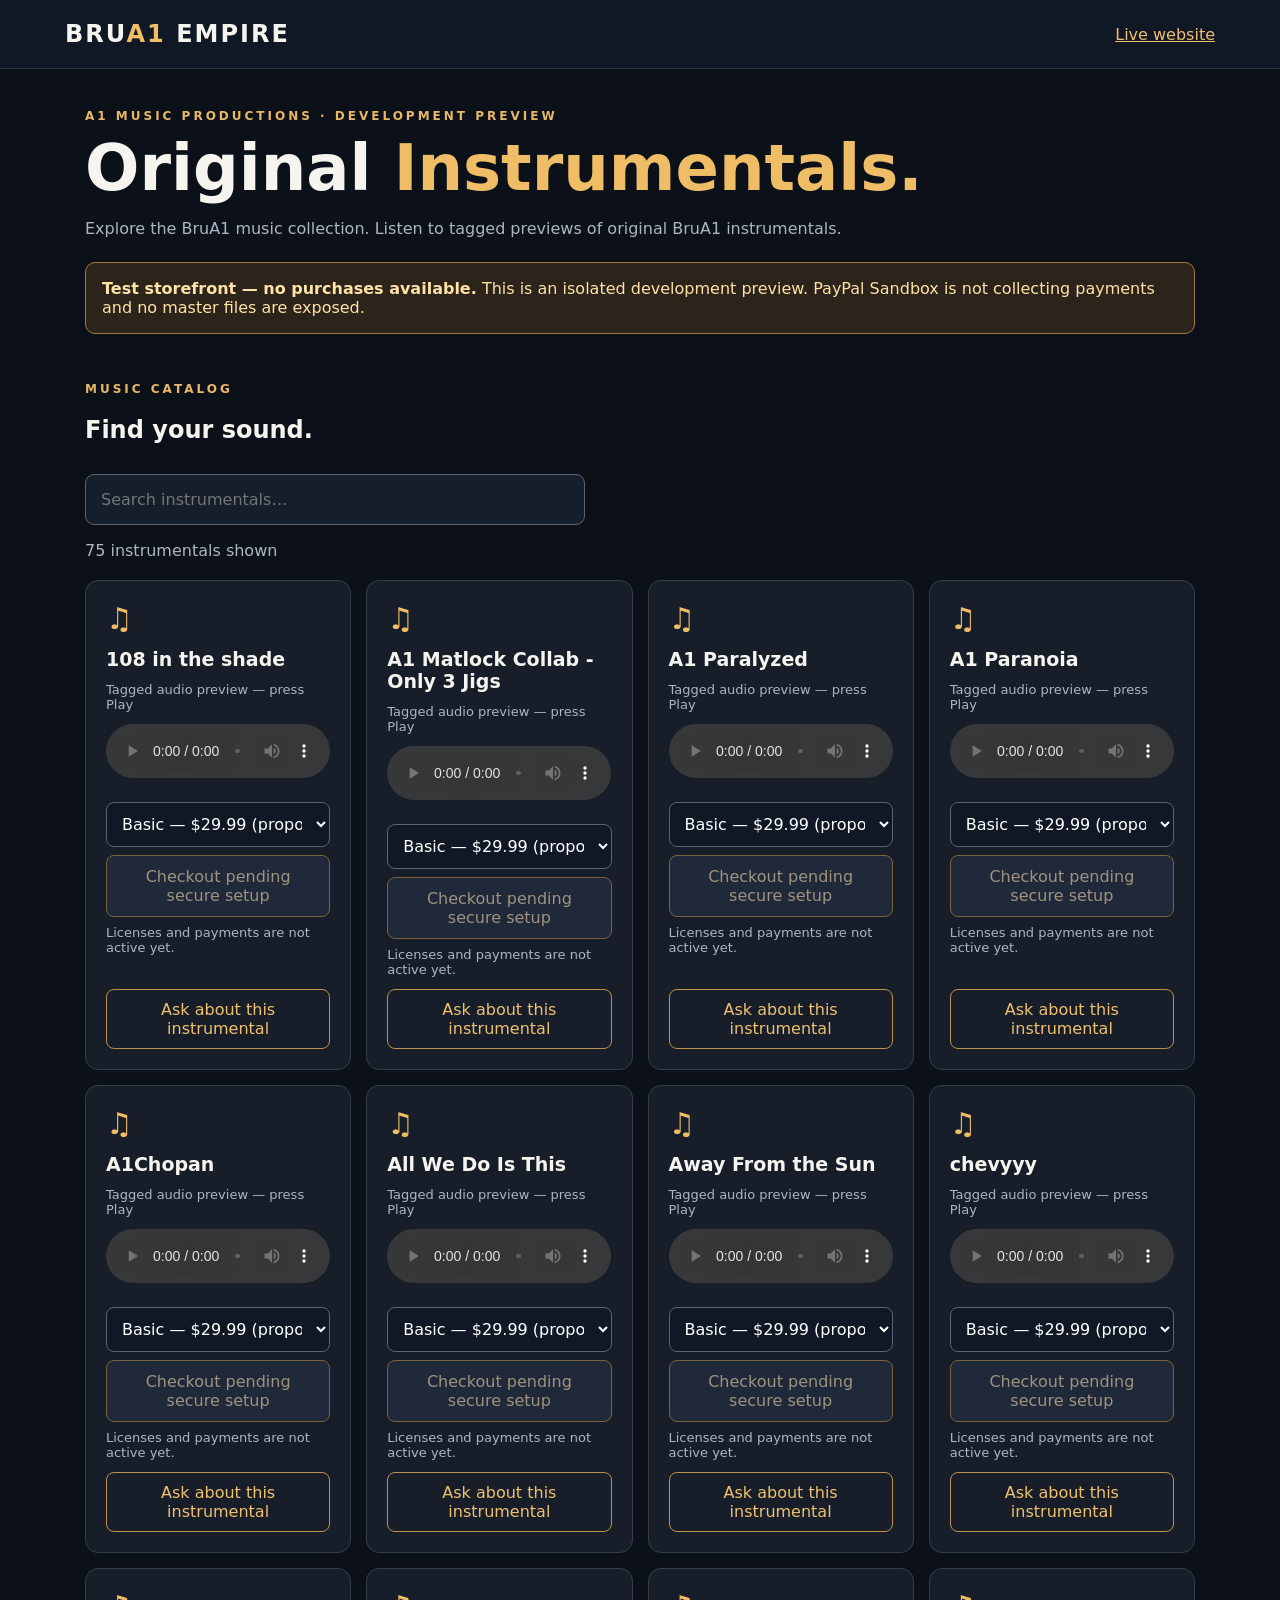
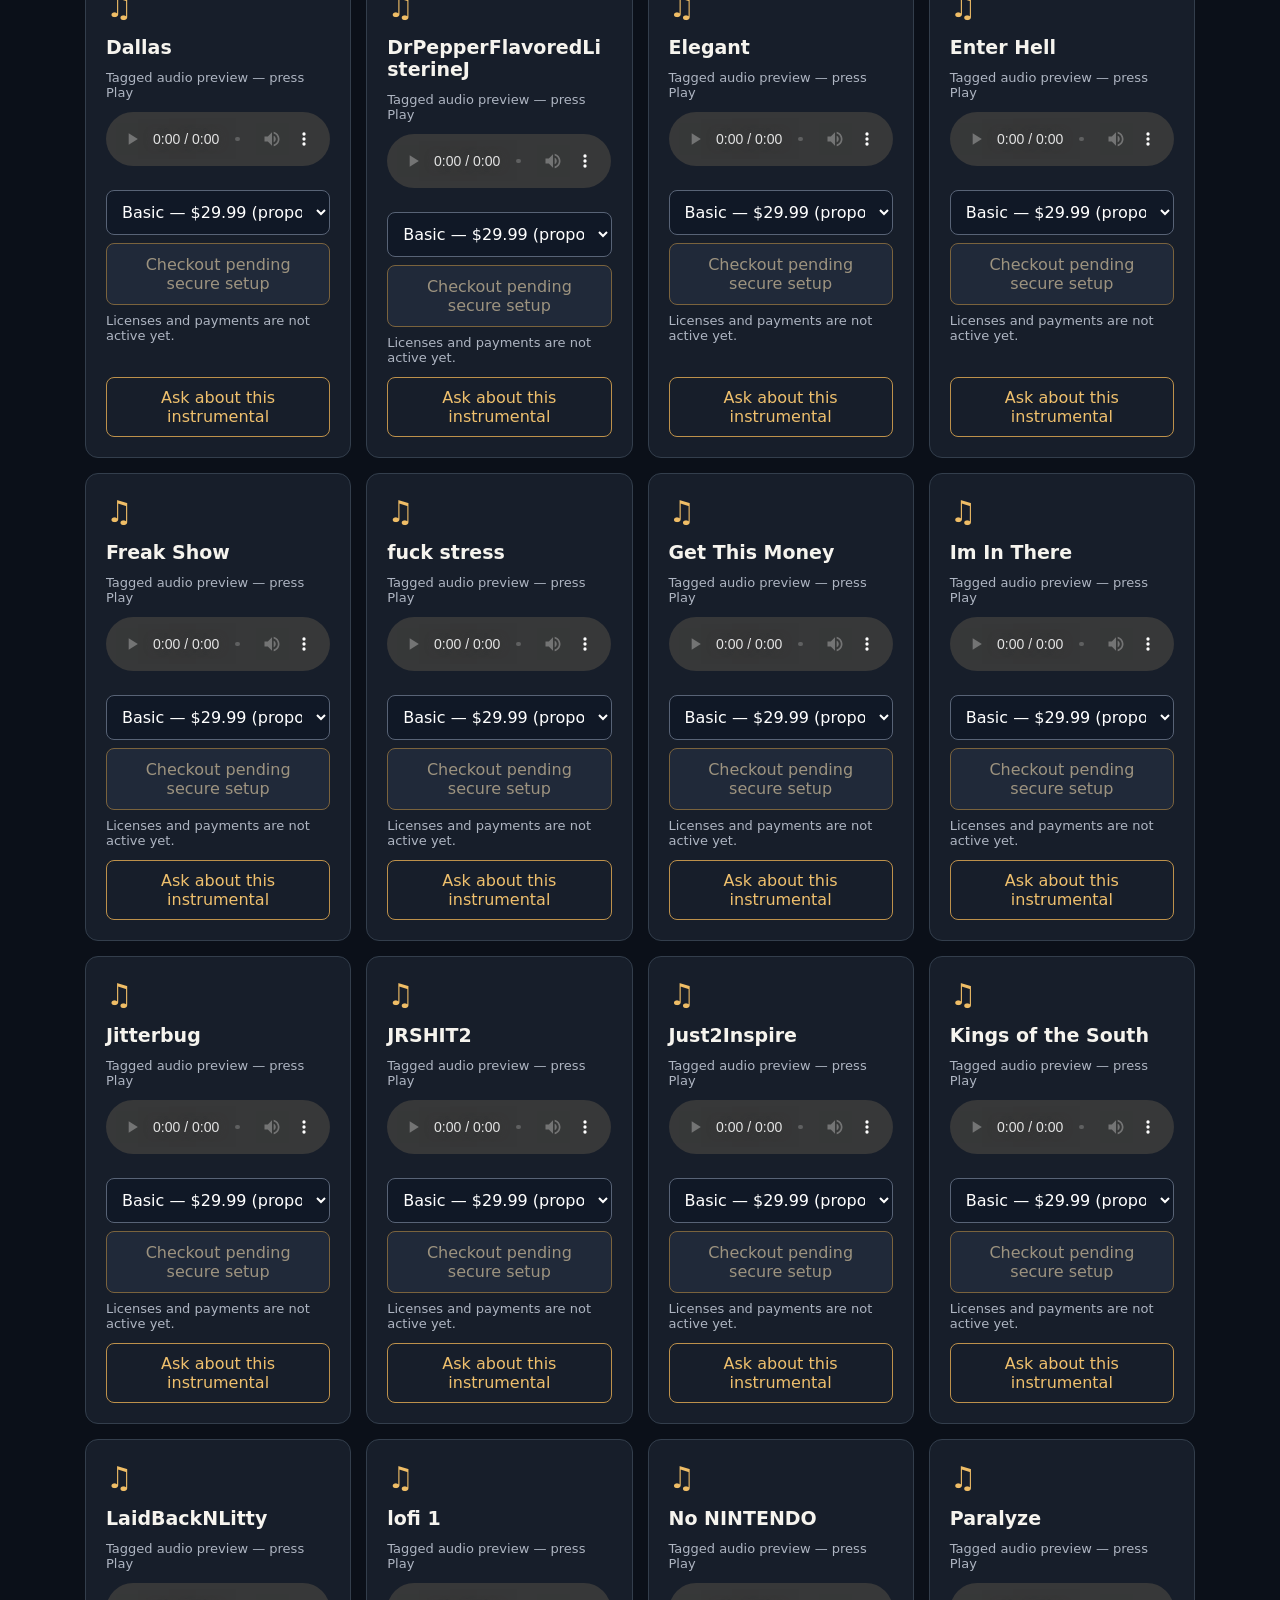
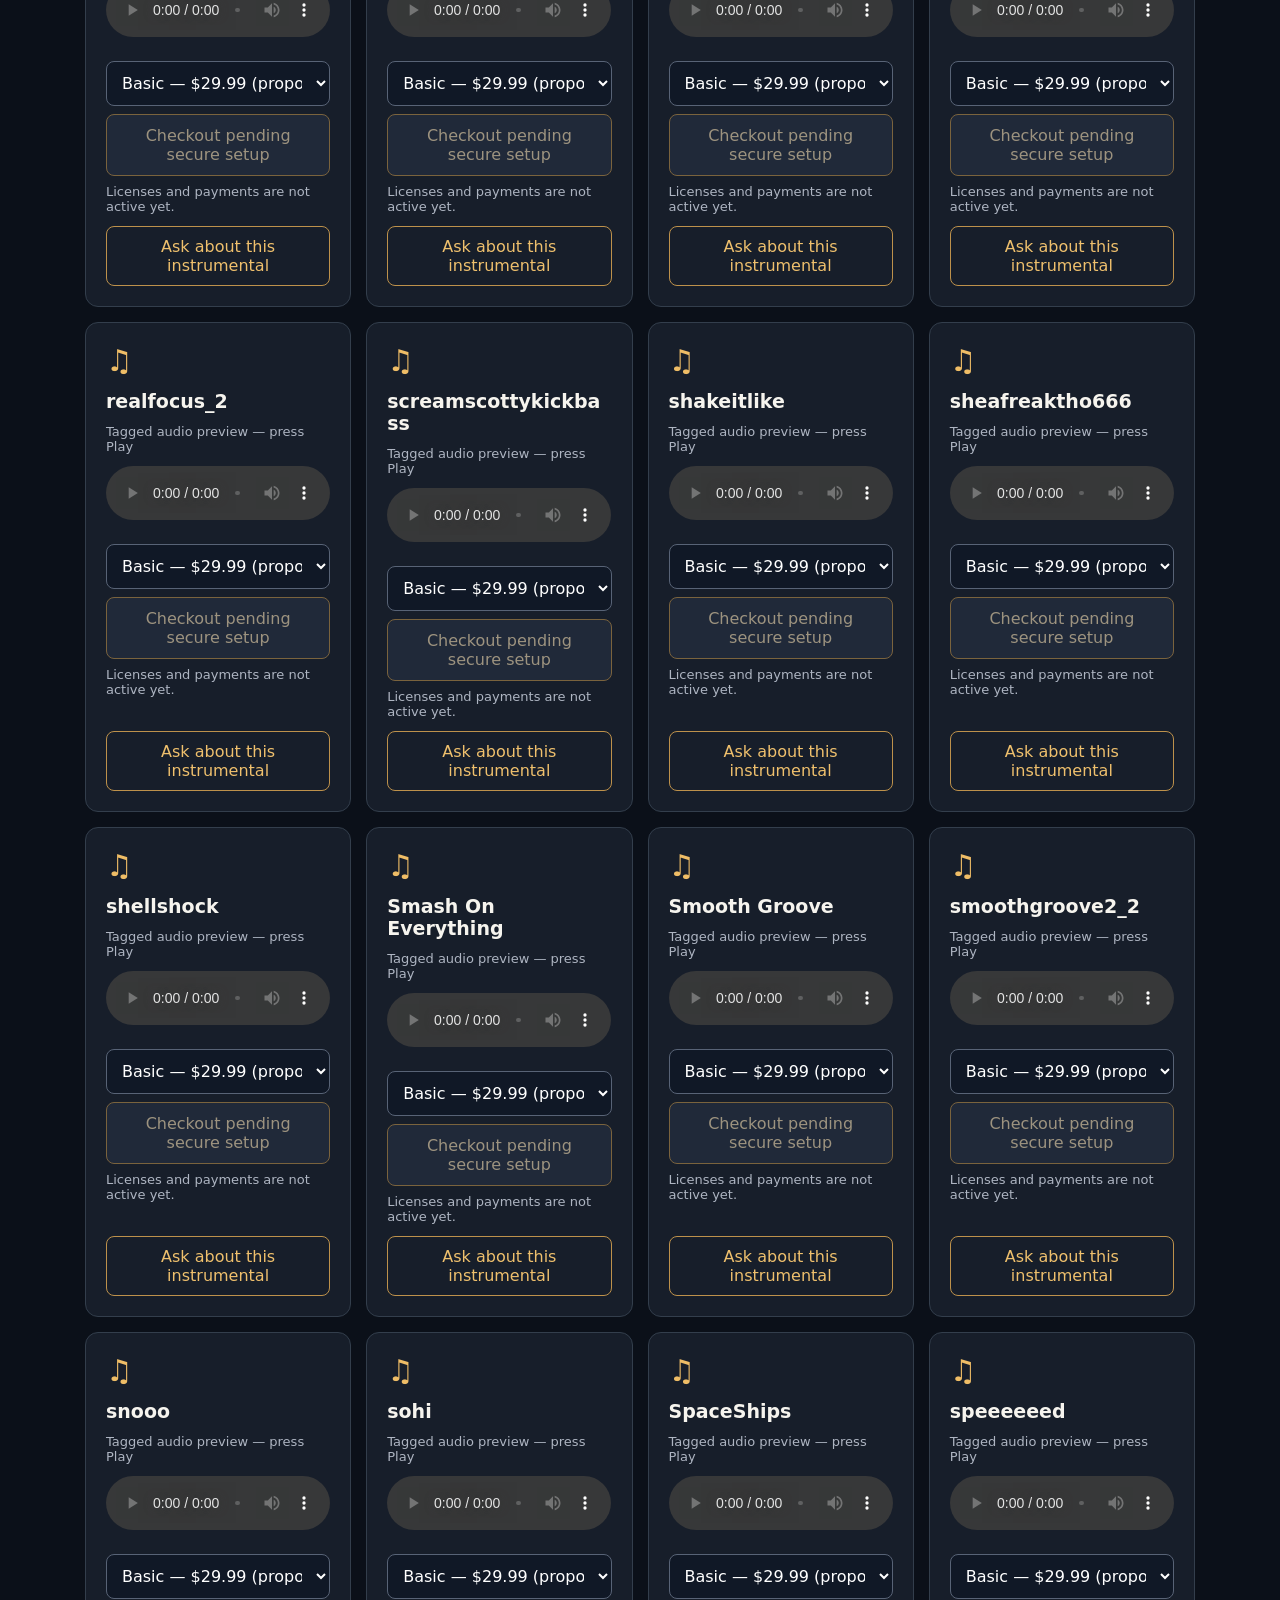
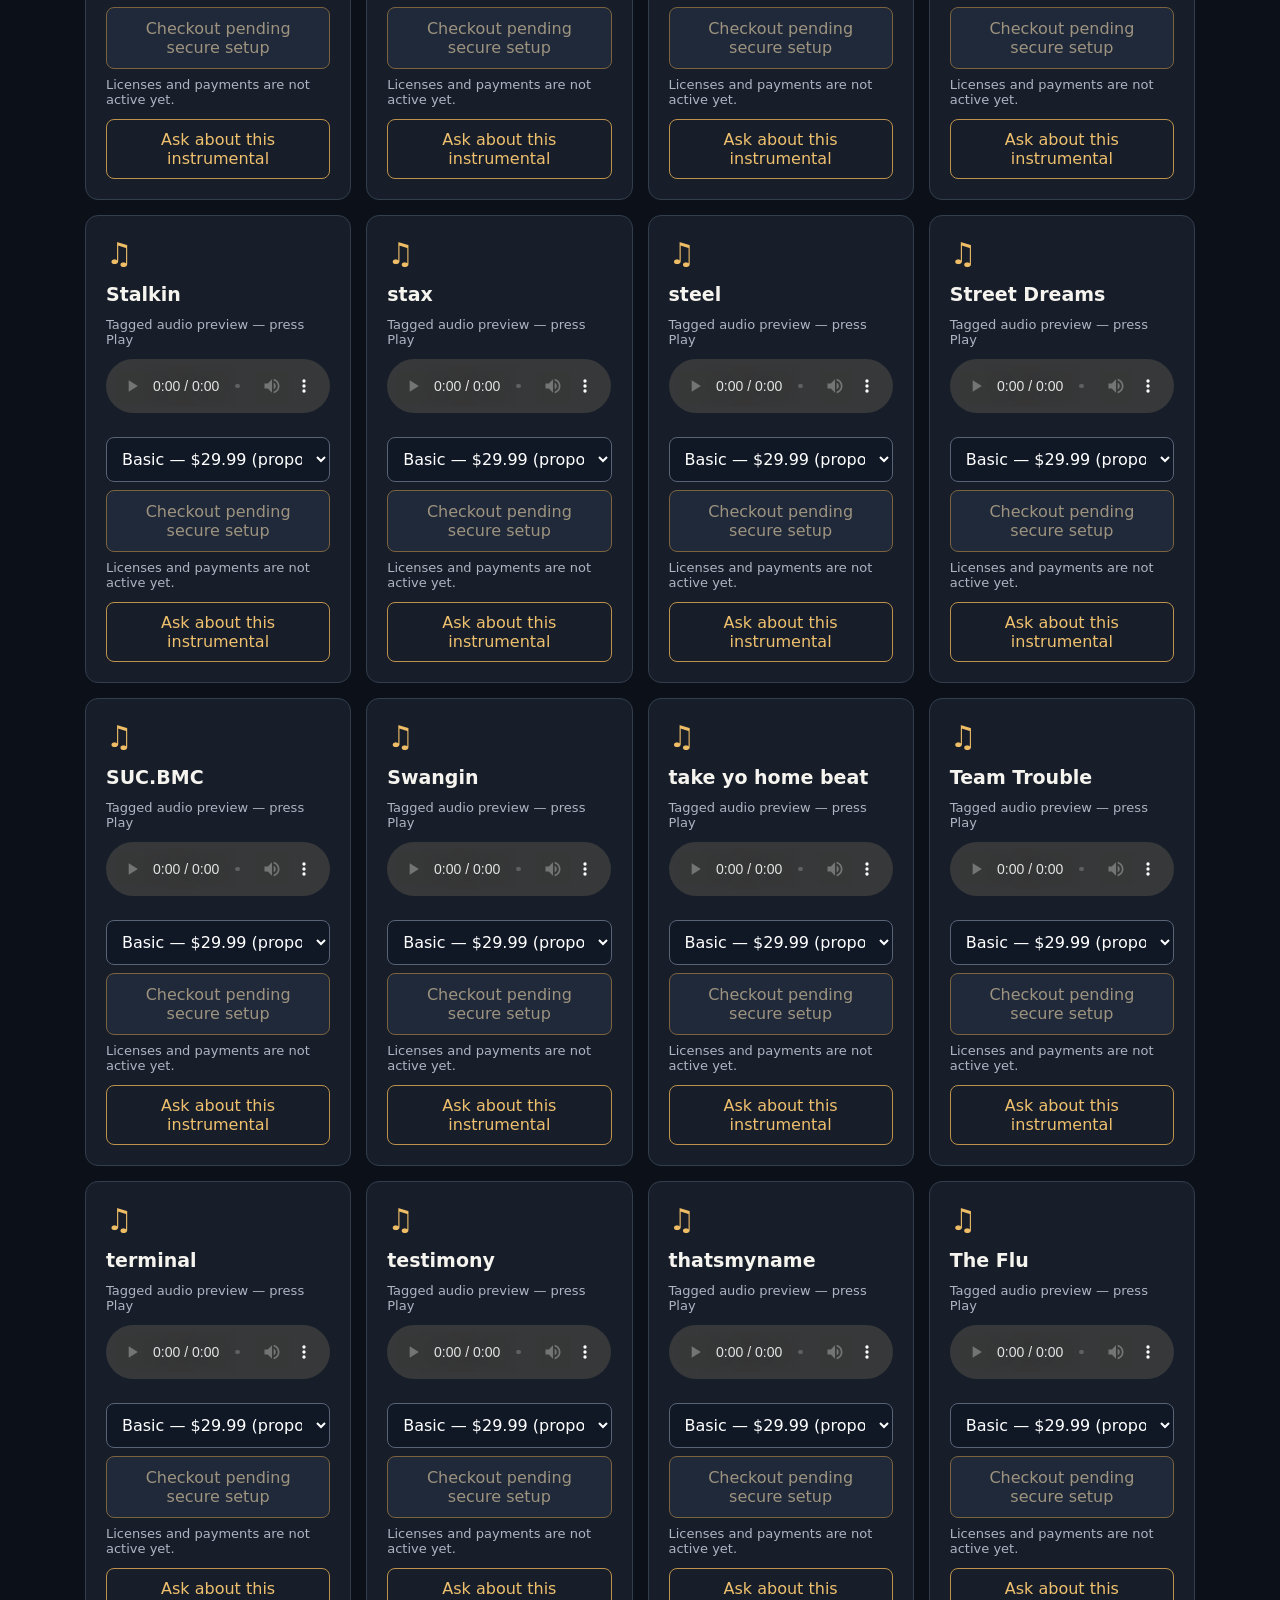
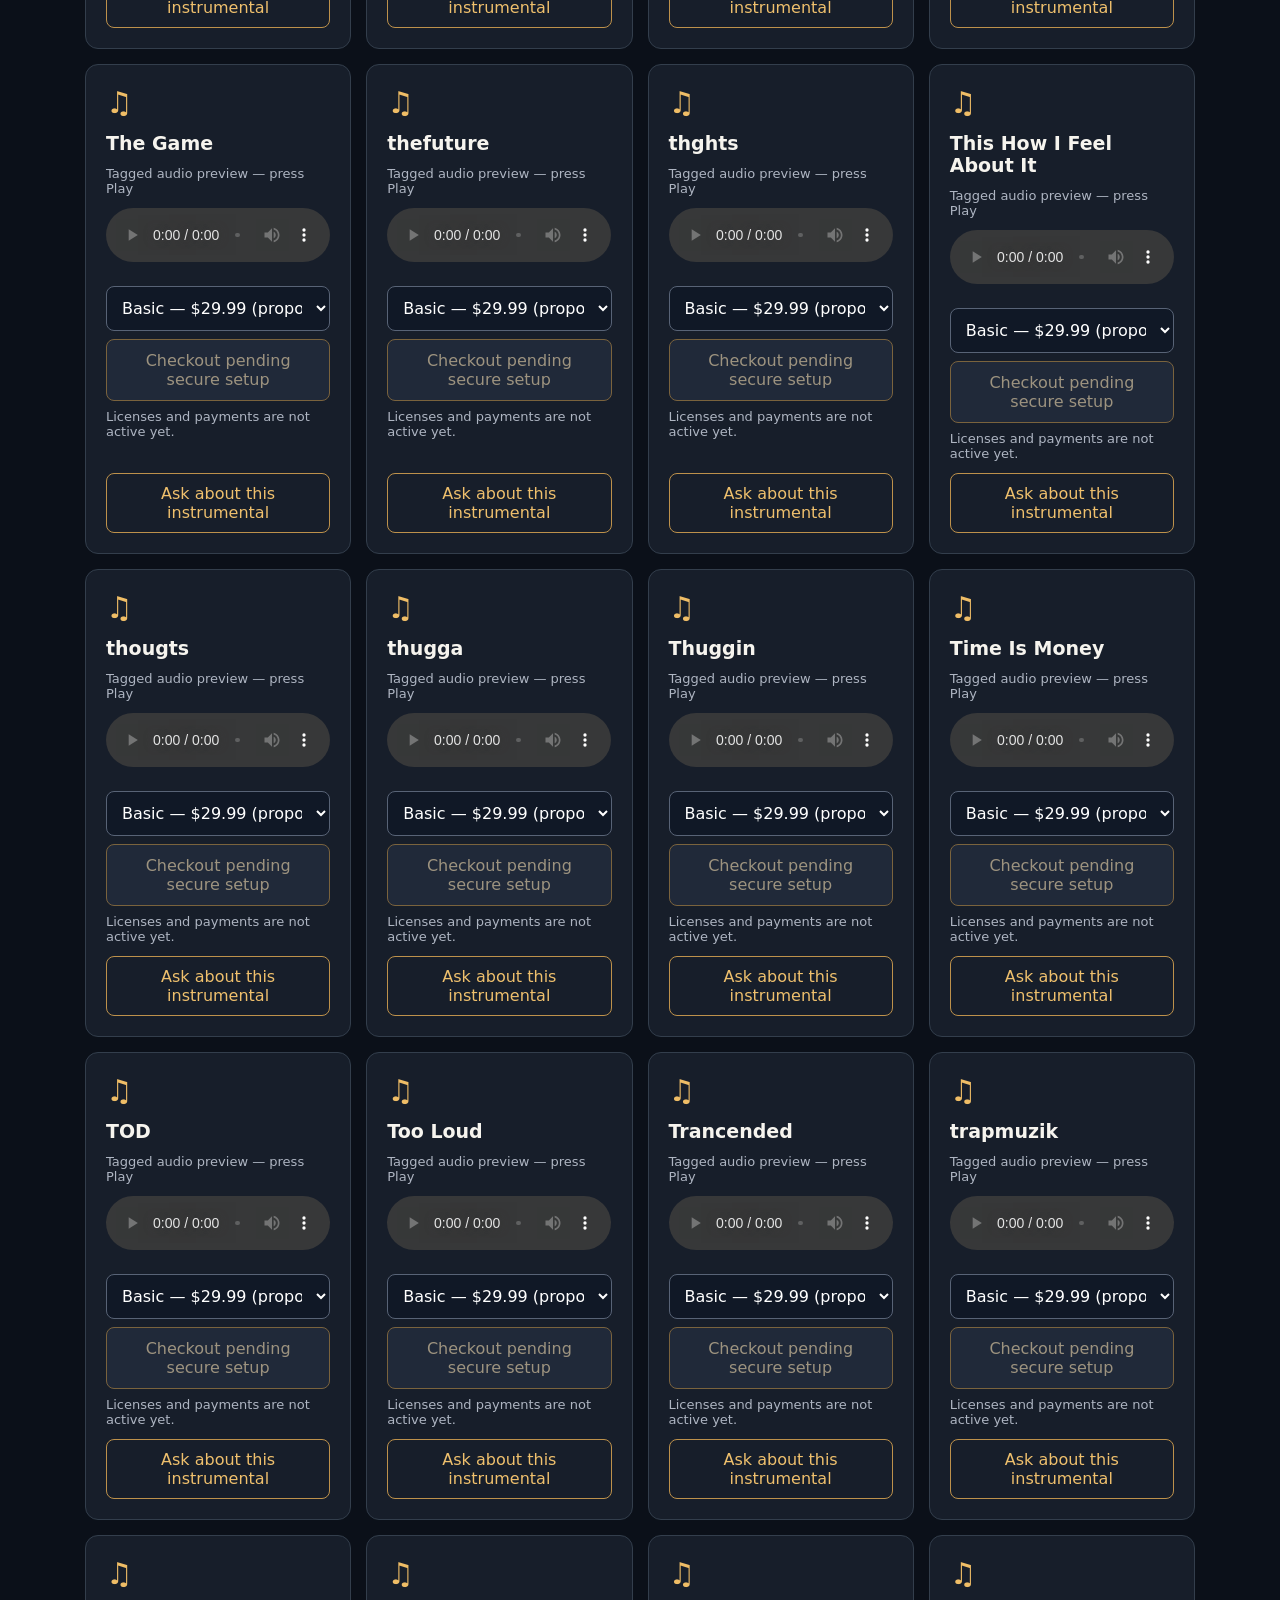
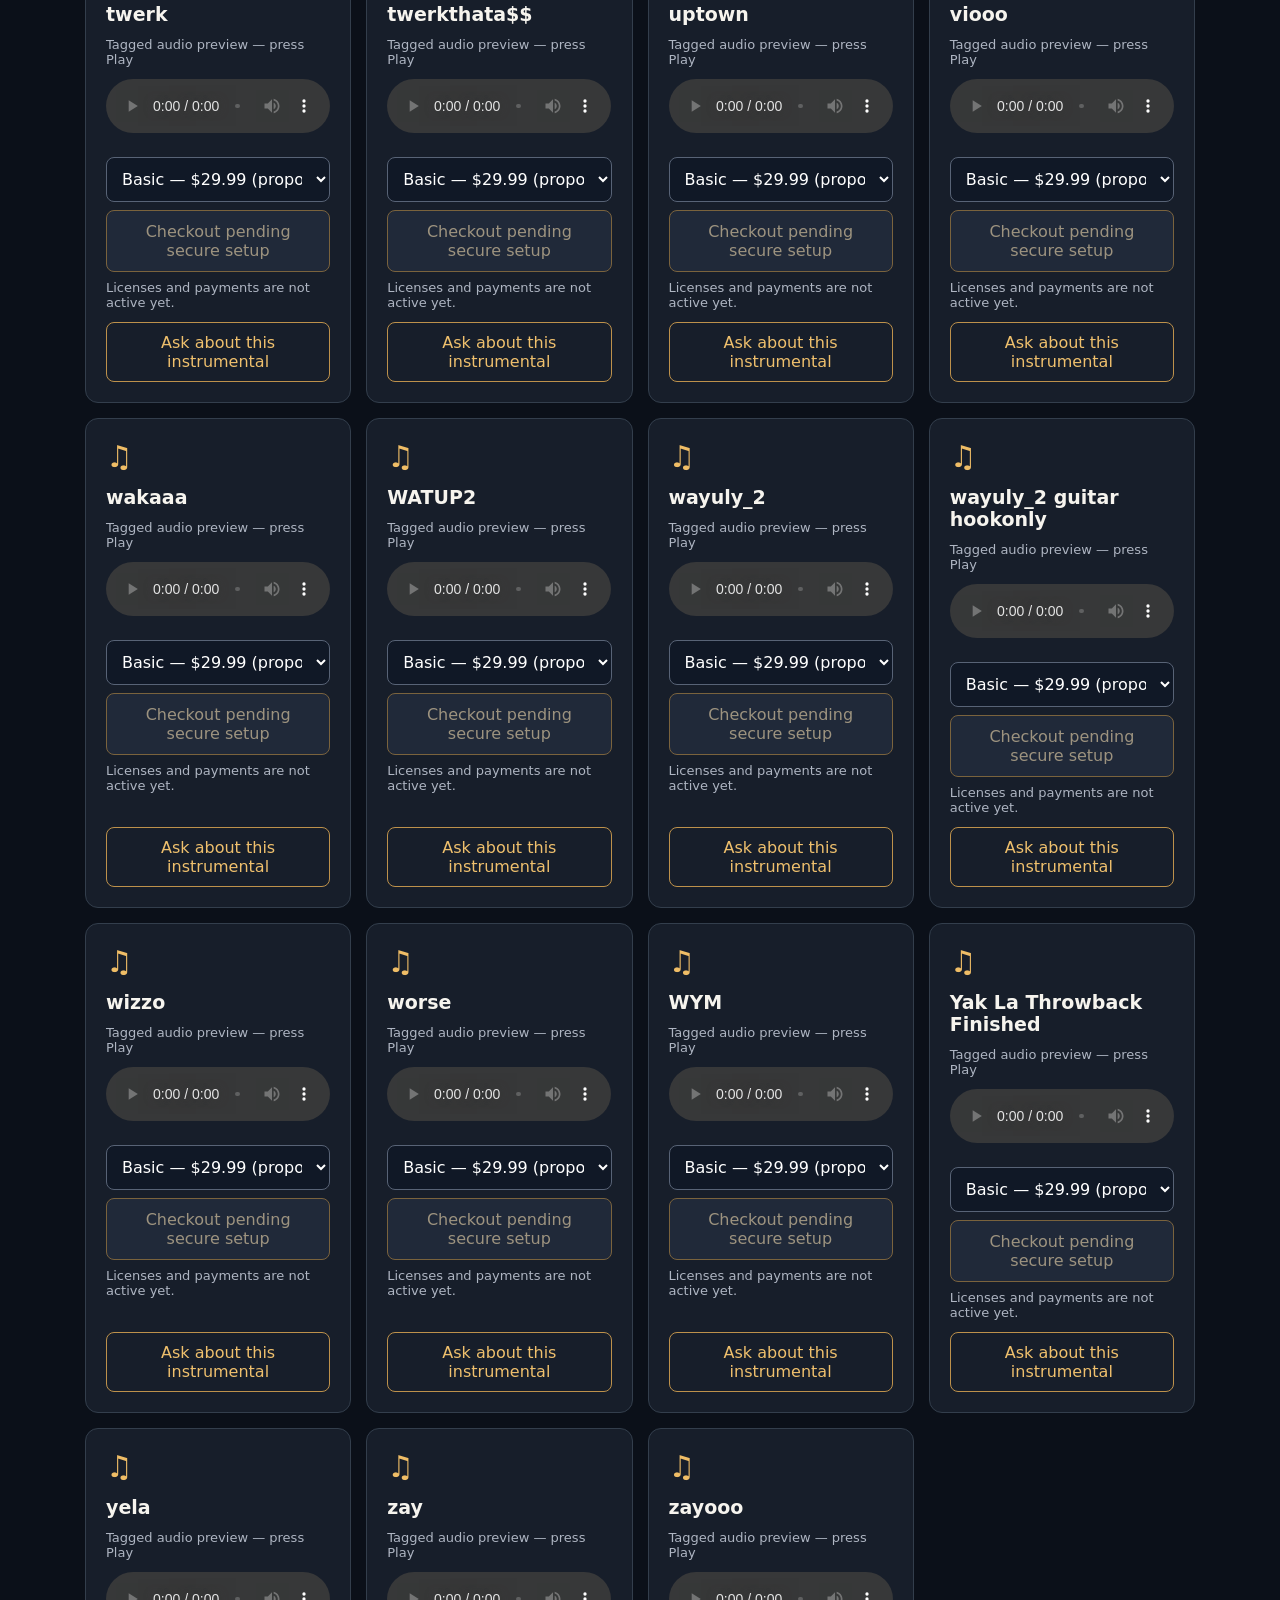
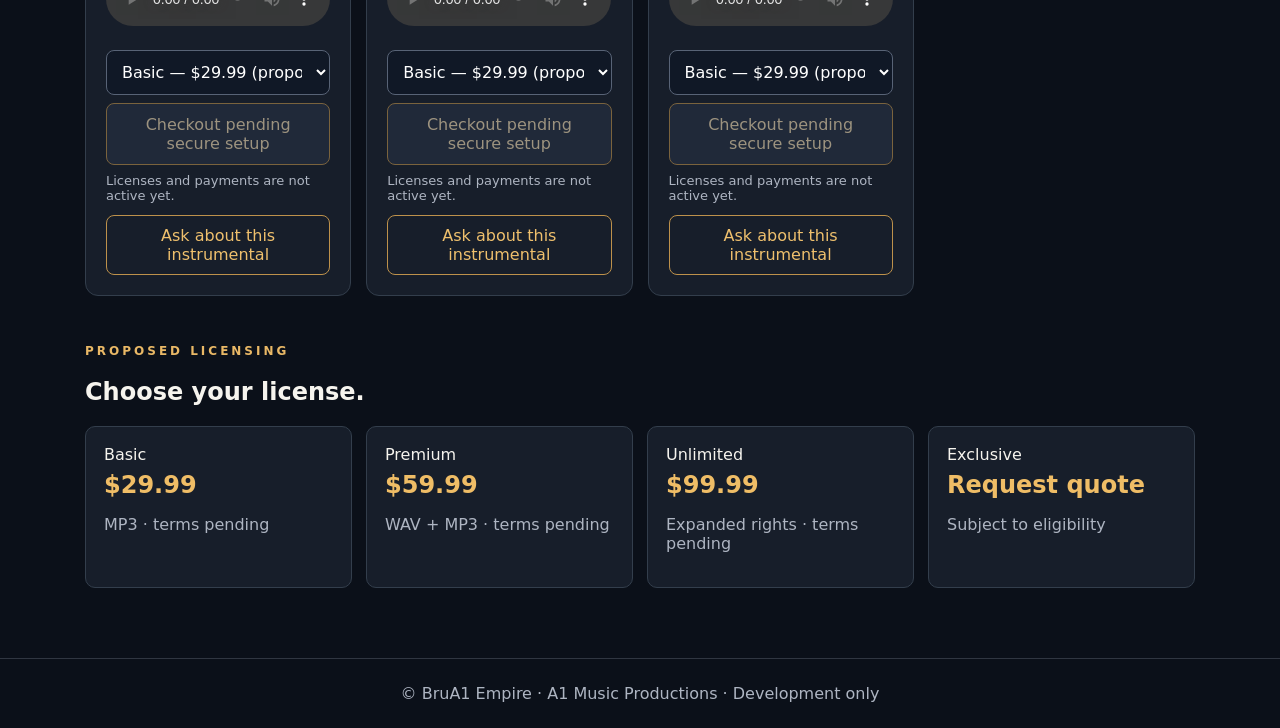
==== commit 1be63052: "Add per-instrumental license selection and safe disabled checkout placeholders" ====
--- a/preview-public/index.html
+++ b/preview-public/index.html
@@ -1,5 +1,5 @@
 <!doctype html>
 <html lang="en"><head><meta charset="utf-8"><meta name="viewport" content="width=device-width,initial-scale=1"><meta name="description" content="Preview the original BruA1 instrumental catalog."><title>BruA1 Instrumental Store — Development Preview</title>
-<style>:root{color-scheme:dark;font-family:system-ui,Arial,sans-serif;background:#0b1019;color:#f6f4ee}*{box-sizing:border-box}body{margin:0}header{display:flex;align-items:center;justify-content:space-between;gap:15px;padding:20px max(20px,calc((100vw - 1150px)/2));border-bottom:1px solid #303641;background:#111825}a{color:#efc06d}header strong{font-size:24px;letter-spacing:2px}header strong span{color:#efbd66}main{max-width:1150px;margin:auto;padding:40px 20px 70px}h1{font-size:clamp(34px,6vw,64px);line-height:1.1;margin:10px 0 16px}h1 span{color:#efbd66}.eyebrow{color:#e9b866;letter-spacing:3px;font-size:12px;font-weight:700}.muted{color:#aeb5c2}.notice{border:1px solid #a37b41;background:#2c231b;color:#ffe2a7;padding:16px;border-radius:10px;margin:24px 0}.tools{margin:30px 0 15px}input{width:min(100%,500px);padding:15px;border-radius:9px;border:1px solid #586376;background:#151e2b;color:#fff;font:inherit}.grid{display:grid;grid-template-columns:repeat(auto-fill,minmax(235px,1fr));gap:15px;margin-top:20px}.card{background:#171e2a;border:1px solid #333e4c;border-radius:13px;padding:20px;display:flex;flex-direction:column;gap:12px;min-width:0}.card h3{font-size:19px;margin:0;overflow-wrap:anywhere}.card .symbol{font-size:30px;color:#efbd66}.card audio{width:100%}.card p{font-size:13px;margin:0;color:#aeb5c2}.card a{display:block;text-align:center;border:1px solid #bd914b;border-radius:8px;padding:10px;text-decoration:none;margin-top:auto}.licenses{display:grid;grid-template-columns:repeat(auto-fit,minmax(180px,1fr));gap:14px;margin-top:20px}.license{border:1px solid #333e4c;background:#171e2a;border-radius:10px;padding:18px}.license strong{display:block;color:#efbd66;font-size:24px;margin-top:7px}section{margin-top:48px}footer{border-top:1px solid #303641;padding:25px;text-align:center;color:#aeb5c2}</style></head>
+<style>:root{color-scheme:dark;font-family:system-ui,Arial,sans-serif;background:#0b1019;color:#f6f4ee}*{box-sizing:border-box}body{margin:0}header{display:flex;align-items:center;justify-content:space-between;gap:15px;padding:20px max(20px,calc((100vw - 1150px)/2));border-bottom:1px solid #303641;background:#111825}a{color:#efc06d}header strong{font-size:24px;letter-spacing:2px}header strong span{color:#efbd66}main{max-width:1150px;margin:auto;padding:40px 20px 70px}h1{font-size:clamp(34px,6vw,64px);line-height:1.1;margin:10px 0 16px}h1 span{color:#efbd66}.eyebrow{color:#e9b866;letter-spacing:3px;font-size:12px;font-weight:700}.muted{color:#aeb5c2}.notice{border:1px solid #a37b41;background:#2c231b;color:#ffe2a7;padding:16px;border-radius:10px;margin:24px 0}.tools{margin:30px 0 15px}input{width:min(100%,500px);padding:15px;border-radius:9px;border:1px solid #586376;background:#151e2b;color:#fff;font:inherit}.grid{display:grid;grid-template-columns:repeat(auto-fill,minmax(235px,1fr));gap:15px;margin-top:20px}.card{background:#171e2a;border:1px solid #333e4c;border-radius:13px;padding:20px;display:flex;flex-direction:column;gap:12px;min-width:0}.card h3{font-size:19px;margin:0;overflow-wrap:anywhere}.card .symbol{font-size:30px;color:#efbd66}.card audio{width:100%}.card p{font-size:13px;margin:0;color:#aeb5c2}.card a{display:block;text-align:center;border:1px solid #bd914b;border-radius:8px;padding:10px;text-decoration:none;margin-top:auto}.licenses{display:grid;grid-template-columns:repeat(auto-fit,minmax(180px,1fr));gap:14px;margin-top:20px}.license{border:1px solid #333e4c;background:#171e2a;border-radius:10px;padding:18px}.license strong{display:block;color:#efbd66;font-size:24px;margin-top:7px}select{width:100%;padding:11px;border-radius:8px;background:#101826;color:#fff;border:1px solid #586376;font:inherit}.selection{margin-top:12px;display:grid;gap:8px}.selection button{border:1px solid #bd914b;background:#273144;color:#f6e1b8;padding:11px;border-radius:8px;font:inherit;cursor:pointer}.selection button:disabled{opacity:.6;cursor:not-allowed}section{margin-top:48px}footer{border-top:1px solid #303641;padding:25px;text-align:center;color:#aeb5c2}</style></head>
 <body><header><strong>BRU<span>A1</span> EMPIRE</strong><a href="https://brua1.com">Live website</a></header><main><div class="eyebrow">A1 MUSIC PRODUCTIONS · DEVELOPMENT PREVIEW</div><h1>Original <span>Instrumentals.</span></h1><p class="muted">Explore the BruA1 music collection. Listen to tagged previews of original BruA1 instrumentals.</p><div class="notice"><strong>Test storefront — no purchases available.</strong> This is an isolated development preview. PayPal Sandbox is not collecting payments and no master files are exposed.</div><section id="catalog"><div class="eyebrow">MUSIC CATALOG</div><h2>Find your sound.</h2><div class="tools"><input id="search" type="search" placeholder="Search instrumentals…" aria-label="Search instrumentals"></div><p id="count" class="muted" aria-live="polite"></p><div id="grid" class="grid"></div></section><section id="licenses"><div class="eyebrow">PROPOSED LICENSING</div><h2>Choose your license.</h2><div class="licenses"><div class="license">Basic<strong>$29.99</strong><p class="muted">MP3 · terms pending</p></div><div class="license">Premium<strong>$59.99</strong><p class="muted">WAV + MP3 · terms pending</p></div><div class="license">Unlimited<strong>$99.99</strong><p class="muted">Expanded rights · terms pending</p></div><div class="license">Exclusive<strong>Request quote</strong><p class="muted">Subject to eligibility</p></div></div></section></main><footer>© BruA1 Empire · A1 Music Productions · Development only</footer>
-<script>const previewUrls={"108 in the shade":"https://pub-994c8c7a928c44ba9521493dbdeb80cf.r2.dev/108%20in%20the%20Shade/BruA1_108_in_the_Shade_TAGGED_PREVIEW.mp3","A1 Matlock Collab - Only 3 Jigs":"https://pub-994c8c7a928c44ba9521493dbdeb80cf.r2.dev/BruA1_A1_Matlock_Collab_Only_3_Jigs_TAGGED_PREVIEW.mp3","A1 Paralyzed":"https://pub-994c8c7a928c44ba9521493dbdeb80cf.r2.dev/BruA1_A1_Paralyzed_TAGGED_PREVIEW.mp3","A1 Paranoia":"https://pub-994c8c7a928c44ba9521493dbdeb80cf.r2.dev/BruA1_A1_Paranoia_TAGGED_PREVIEW.mp3","A1Chopan":"https://pub-994c8c7a928c44ba9521493dbdeb80cf.r2.dev/BruA1_A1Chopan_TAGGED_PREVIEW.mp3","All We Do Is This":"https://pub-994c8c7a928c44ba9521493dbdeb80cf.r2.dev/BruA1_All_We_Do_Is_This_TAGGED_PREVIEW.mp3","Away From the Sun":"https://pub-994c8c7a928c44ba9521493dbdeb80cf.r2.dev/BruA1_Away_From_the_Sun_TAGGED_PREVIEW.mp3","chevyyy":"https://pub-994c8c7a928c44ba9521493dbdeb80cf.r2.dev/BruA1_chevyyy_TAGGED_PREVIEW.mp3","Dallas":"https://pub-994c8c7a928c44ba9521493dbdeb80cf.r2.dev/BruA1_Dallas_TAGGED_PREVIEW.mp3","DrPepperFlavoredListerineJ":"https://pub-994c8c7a928c44ba9521493dbdeb80cf.r2.dev/BruA1_DrPepperFlavoredListerineJ_TAGGED_PREVIEW.mp3","Elegant":"https://pub-994c8c7a928c44ba9521493dbdeb80cf.r2.dev/BruA1_Elegant_TAGGED_PREVIEW.mp3","Enter Hell":"https://pub-994c8c7a928c44ba9521493dbdeb80cf.r2.dev/BruA1_Enter_Hell_TAGGED_PREVIEW.mp3","Freak Show":"https://pub-994c8c7a928c44ba9521493dbdeb80cf.r2.dev/BruA1_Freak_Show_TAGGED_PREVIEW.mp3","fuck stress":"https://pub-994c8c7a928c44ba9521493dbdeb80cf.r2.dev/BruA1_fuck_stress_TAGGED_PREVIEW.mp3","Get This Money":"https://pub-994c8c7a928c44ba9521493dbdeb80cf.r2.dev/BruA1_Get_This_Money_TAGGED_PREVIEW.mp3","Im In There":"https://pub-994c8c7a928c44ba9521493dbdeb80cf.r2.dev/BruA1_Im_In_There_TAGGED_PREVIEW.mp3","Jitterbug":"https://pub-994c8c7a928c44ba9521493dbdeb80cf.r2.dev/BruA1_Jitterbug_TAGGED_PREVIEW.mp3","JRSHIT2":"https://pub-994c8c7a928c44ba9521493dbdeb80cf.r2.dev/BruA1_JRSHIT2_TAGGED_PREVIEW.mp3","Just2Inspire":"https://pub-994c8c7a928c44ba9521493dbdeb80cf.r2.dev/BruA1_Just2Inspire_TAGGED_PREVIEW.mp3","Kings of the South":"https://pub-994c8c7a928c44ba9521493dbdeb80cf.r2.dev/BruA1_Kings_of_the_South_TAGGED_PREVIEW.mp3","LaidBackNLitty":"https://pub-994c8c7a928c44ba9521493dbdeb80cf.r2.dev/BruA1_LaidBackNLitty_TAGGED_PREVIEW.mp3","lofi 1":"https://pub-994c8c7a928c44ba9521493dbdeb80cf.r2.dev/BruA1_lofi_1_TAGGED_PREVIEW.mp3","No NINTENDO":"https://pub-994c8c7a928c44ba9521493dbdeb80cf.r2.dev/BruA1_No_NINTENDO_TAGGED_PREVIEW.mp3","Paralyze":"https://pub-994c8c7a928c44ba9521493dbdeb80cf.r2.dev/BruA1_Paralyze_TAGGED_PREVIEW.mp3","realfocus_2":"https://pub-994c8c7a928c44ba9521493dbdeb80cf.r2.dev/BruA1_realfocus_2_TAGGED_PREVIEW.mp3","screamscottykickbass":"https://pub-994c8c7a928c44ba9521493dbdeb80cf.r2.dev/BruA1_screamscottykickbass_TAGGED_PREVIEW.mp3","shakeitlike":"https://pub-994c8c7a928c44ba9521493dbdeb80cf.r2.dev/BruA1_shakeitlike_TAGGED_PREVIEW.mp3","sheafreaktho666":"https://pub-994c8c7a928c44ba9521493dbdeb80cf.r2.dev/BruA1_sheafreaktho666_TAGGED_PREVIEW.mp3","shellshock":"https://pub-994c8c7a928c44ba9521493dbdeb80cf.r2.dev/BruA1_shellshock_TAGGED_PREVIEW.mp3","Smash On Everything":"https://pub-994c8c7a928c44ba9521493dbdeb80cf.r2.dev/BruA1_Smash_On_Everything_TAGGED_PREVIEW.mp3","Smooth Groove":"https://pub-994c8c7a928c44ba9521493dbdeb80cf.r2.dev/BruA1_Smooth_Groove_TAGGED_PREVIEW.mp3","smoothgroove2_2":"https://pub-994c8c7a928c44ba9521493dbdeb80cf.r2.dev/BruA1_smoothgroove2_2_TAGGED_PREVIEW.mp3","snooo":"https://pub-994c8c7a928c44ba9521493dbdeb80cf.r2.dev/BruA1_snooo_TAGGED_PREVIEW.mp3","sohi":"https://pub-994c8c7a928c44ba9521493dbdeb80cf.r2.dev/BruA1_sohi_TAGGED_PREVIEW.mp3","SpaceShips":"https://pub-994c8c7a928c44ba9521493dbdeb80cf.r2.dev/BruA1_SpaceShips_TAGGED_PREVIEW.mp3","speeeeeed":"https://pub-994c8c7a928c44ba9521493dbdeb80cf.r2.dev/BruA1_speeeeeed_TAGGED_PREVIEW.mp3","Stalkin":"https://pub-994c8c7a928c44ba9521493dbdeb80cf.r2.dev/BruA1_Stalkin_TAGGED_PREVIEW.mp3","stax":"https://pub-994c8c7a928c44ba9521493dbdeb80cf.r2.dev/BruA1_stax_TAGGED_PREVIEW.mp3","steel":"https://pub-994c8c7a928c44ba9521493dbdeb80cf.r2.dev/BruA1_steel_TAGGED_PREVIEW.mp3","Street Dreams":"https://pub-994c8c7a928c44ba9521493dbdeb80cf.r2.dev/BruA1_Street_Dreams_TAGGED_PREVIEW.mp3","SUC.BMC":"https://pub-994c8c7a928c44ba9521493dbdeb80cf.r2.dev/BruA1_SUC_BMC_TAGGED_PREVIEW.mp3","Swangin":"https://pub-994c8c7a928c44ba9521493dbdeb80cf.r2.dev/BruA1_Swangin_TAGGED_PREVIEW.mp3","take yo home beat":"https://pub-994c8c7a928c44ba9521493dbdeb80cf.r2.dev/BruA1_take_yo_home_beat_TAGGED_PREVIEW.mp3","Team Trouble":"https://pub-994c8c7a928c44ba9521493dbdeb80cf.r2.dev/BruA1_Team_Trouble_TAGGED_PREVIEW.mp3","terminal":"https://pub-994c8c7a928c44ba9521493dbdeb80cf.r2.dev/BruA1_terminal_TAGGED_PREVIEW.mp3","testimony":"https://pub-994c8c7a928c44ba9521493dbdeb80cf.r2.dev/BruA1_testimony_TAGGED_PREVIEW.mp3","thatsmyname":"https://pub-994c8c7a928c44ba9521493dbdeb80cf.r2.dev/BruA1_thatsmyname_TAGGED_PREVIEW.mp3","The Flu":"https://pub-994c8c7a928c44ba9521493dbdeb80cf.r2.dev/BruA1_The_Flu_TAGGED_PREVIEW.mp3","The Game":"https://pub-994c8c7a928c44ba9521493dbdeb80cf.r2.dev/BruA1_The_Game_TAGGED_PREVIEW.mp3","thefuture":"https://pub-994c8c7a928c44ba9521493dbdeb80cf.r2.dev/BruA1_thefuture_TAGGED_PREVIEW.mp3","thghts":"https://pub-994c8c7a928c44ba9521493dbdeb80cf.r2.dev/BruA1_thghts_TAGGED_PREVIEW.mp3","This How I Feel About It":"https://pub-994c8c7a928c44ba9521493dbdeb80cf.r2.dev/BruA1_This_How_I_Feel_About_It_TAGGED_PREVIEW.mp3","thougts":"https://pub-994c8c7a928c44ba9521493dbdeb80cf.r2.dev/BruA1_thougts_TAGGED_PREVIEW.mp3","thugga":"https://pub-994c8c7a928c44ba9521493dbdeb80cf.r2.dev/BruA1_thugga_TAGGED_PREVIEW.mp3","Thuggin":"https://pub-994c8c7a928c44ba9521493dbdeb80cf.r2.dev/BruA1_Thuggin_TAGGED_PREVIEW.mp3","Time Is Money":"https://pub-994c8c7a928c44ba9521493dbdeb80cf.r2.dev/BruA1_Time_Is_Money_TAGGED_PREVIEW.mp3","TOD":"https://pub-994c8c7a928c44ba9521493dbdeb80cf.r2.dev/BruA1_TOD_TAGGED_PREVIEW.mp3","Too Loud":"https://pub-994c8c7a928c44ba9521493dbdeb80cf.r2.dev/BruA1_Too_Loud_TAGGED_PREVIEW.mp3","Trancended":"https://pub-994c8c7a928c44ba9521493dbdeb80cf.r2.dev/BruA1_Trancended_TAGGED_PREVIEW.mp3","trapmuzik":"https://pub-994c8c7a928c44ba9521493dbdeb80cf.r2.dev/BruA1_trapmuzik_TAGGED_PREVIEW.mp3","twerk":"https://pub-994c8c7a928c44ba9521493dbdeb80cf.r2.dev/BruA1_twerk_TAGGED_PREVIEW.mp3","twerkthata$$":"https://pub-994c8c7a928c44ba9521493dbdeb80cf.r2.dev/BruA1_twerkthata_TAGGED_PREVIEW.mp3","uptown":"https://pub-994c8c7a928c44ba9521493dbdeb80cf.r2.dev/BruA1_uptown_TAGGED_PREVIEW.mp3","viooo":"https://pub-994c8c7a928c44ba9521493dbdeb80cf.r2.dev/BruA1_viooo_TAGGED_PREVIEW.mp3","wakaaa":"https://pub-994c8c7a928c44ba9521493dbdeb80cf.r2.dev/BruA1_wakaaa_TAGGED_PREVIEW.mp3","WATUP2":"https://pub-994c8c7a928c44ba9521493dbdeb80cf.r2.dev/BruA1_WATUP2_TAGGED_PREVIEW.mp3","wayuly_2":"https://pub-994c8c7a928c44ba9521493dbdeb80cf.r2.dev/BruA1_wayuly_2_TAGGED_PREVIEW.mp3","wayuly_2 guitar hookonly":"https://pub-994c8c7a928c44ba9521493dbdeb80cf.r2.dev/BruA1_wayuly_2_guitar_hookonly_TAGGED_PREVIEW.mp3","wizzo":"https://pub-994c8c7a928c44ba9521493dbdeb80cf.r2.dev/BruA1_wizzo_TAGGED_PREVIEW.mp3","worse":"https://pub-994c8c7a928c44ba9521493dbdeb80cf.r2.dev/BruA1_worse_TAGGED_PREVIEW.mp3","WYM":"https://pub-994c8c7a928c44ba9521493dbdeb80cf.r2.dev/BruA1_WYM_TAGGED_PREVIEW.mp3","Yak La Throwback Finished":"https://pub-994c8c7a928c44ba9521493dbdeb80cf.r2.dev/BruA1_Yak_La_Throwback_Finished_TAGGED_PREVIEW.mp3","yela":"https://pub-994c8c7a928c44ba9521493dbdeb80cf.r2.dev/BruA1_yela_TAGGED_PREVIEW.mp3","zay":"https://pub-994c8c7a928c44ba9521493dbdeb80cf.r2.dev/BruA1_zay_TAGGED_PREVIEW.mp3","zayooo":"https://pub-994c8c7a928c44ba9521493dbdeb80cf.r2.dev/BruA1_zayooo_TAGGED_PREVIEW.mp3"};const titles=["108 in the shade","A1 Matlock Collab - Only 3 Jigs","A1 Paralyzed","A1 Paranoia","A1Chopan","All We Do Is This","Away From the Sun","chevyyy","Dallas","DrPepperFlavoredListerineJ","Elegant","Enter Hell","Freak Show","fuck stress","Get This Money","Im In There","Jitterbug","JRSHIT2","Just2Inspire","Kings of the South","LaidBackNLitty","lofi 1","No NINTENDO","Paralyze","realfocus_2","screamscottykickbass","shakeitlike","sheafreaktho666","shellshock","Smash On Everything","Smooth Groove","smoothgroove2_2","snooo","sohi","SpaceShips","speeeeeed","Stalkin","stax","steel","Street Dreams","SUC.BMC","Swangin","take yo home beat","Team Trouble","terminal","testimony","thatsmyname","The Flu","The Game","thefuture","thghts","This How I Feel About It","thougts","thugga","Thuggin","Time Is Money","TOD","Too Loud","Trancended","trapmuzik","twerk","twerkthata$$","uptown","viooo","wakaaa","WATUP2","wayuly_2","wayuly_2 guitar hookonly","wizzo","worse","WYM","Yak La Throwback Finished","yela","zay","zayooo"];const grid=document.getElementById("grid"),count=document.getElementById("count"),search=document.getElementById("search");function render(){const q=search.value.trim().toLowerCase();const matched=titles.filter(t=>t.toLowerCase().includes(q));count.textContent=matched.length+" instrumental"+(matched.length===1?"":"s")+" shown";grid.replaceChildren();for(const title of matched){const card=document.createElement("article");card.className="card";const symbol=document.createElement("div");symbol.className="symbol";symbol.textContent="♫";const h=document.createElement("h3");h.textContent=title;const p=document.createElement("p");p.textContent=previewUrls[title]?"Tagged audio preview — press Play":"Tagged audio preview in production";card.append(symbol,h,p);if(previewUrls[title]){const player=document.createElement("audio");player.controls=true;player.preload="metadata";player.src=previewUrls[title];player.setAttribute("aria-label","Listen to tagged preview of "+title);card.append(player);}const a=document.createElement("a");a.textContent="Ask about this instrumental";a.href="mailto:brua1@brua1.com?subject="+encodeURIComponent("BruA1 instrumental inquiry: "+title);card.append(a);grid.append(card)}}search.addEventListener("input",render);render();</script></body></html>
+<script>const previewUrls={"108 in the shade":"https://pub-994c8c7a928c44ba9521493dbdeb80cf.r2.dev/108%20in%20the%20Shade/BruA1_108_in_the_Shade_TAGGED_PREVIEW.mp3","A1 Matlock Collab - Only 3 Jigs":"https://pub-994c8c7a928c44ba9521493dbdeb80cf.r2.dev/108%20in%20the%20Shade/BruA1_A1_Matlock_Collab_Only_3_Jigs_TAGGED_PREVIEW.mp3","A1 Paralyzed":"https://pub-994c8c7a928c44ba9521493dbdeb80cf.r2.dev/108%20in%20the%20Shade/BruA1_A1_Paralyzed_TAGGED_PREVIEW.mp3","A1 Paranoia":"https://pub-994c8c7a928c44ba9521493dbdeb80cf.r2.dev/108%20in%20the%20Shade/BruA1_A1_Paranoia_TAGGED_PREVIEW.mp3","A1Chopan":"https://pub-994c8c7a928c44ba9521493dbdeb80cf.r2.dev/108%20in%20the%20Shade/BruA1_A1Chopan_TAGGED_PREVIEW.mp3","All We Do Is This":"https://pub-994c8c7a928c44ba9521493dbdeb80cf.r2.dev/108%20in%20the%20Shade/BruA1_All_We_Do_Is_This_TAGGED_PREVIEW.mp3","Away From the Sun":"https://pub-994c8c7a928c44ba9521493dbdeb80cf.r2.dev/108%20in%20the%20Shade/BruA1_Away_From_the_Sun_TAGGED_PREVIEW.mp3","chevyyy":"https://pub-994c8c7a928c44ba9521493dbdeb80cf.r2.dev/108%20in%20the%20Shade/BruA1_chevyyy_TAGGED_PREVIEW.mp3","Dallas":"https://pub-994c8c7a928c44ba9521493dbdeb80cf.r2.dev/108%20in%20the%20Shade/BruA1_Dallas_TAGGED_PREVIEW.mp3","DrPepperFlavoredListerineJ":"https://pub-994c8c7a928c44ba9521493dbdeb80cf.r2.dev/108%20in%20the%20Shade/BruA1_DrPepperFlavoredListerineJ_TAGGED_PREVIEW.mp3","Elegant":"https://pub-994c8c7a928c44ba9521493dbdeb80cf.r2.dev/108%20in%20the%20Shade/BruA1_Elegant_TAGGED_PREVIEW.mp3","Enter Hell":"https://pub-994c8c7a928c44ba9521493dbdeb80cf.r2.dev/108%20in%20the%20Shade/BruA1_Enter_Hell_TAGGED_PREVIEW.mp3","Freak Show":"https://pub-994c8c7a928c44ba9521493dbdeb80cf.r2.dev/108%20in%20the%20Shade/BruA1_Freak_Show_TAGGED_PREVIEW.mp3","fuck stress":"https://pub-994c8c7a928c44ba9521493dbdeb80cf.r2.dev/108%20in%20the%20Shade/BruA1_fuck_stress_TAGGED_PREVIEW.mp3","Get This Money":"https://pub-994c8c7a928c44ba9521493dbdeb80cf.r2.dev/108%20in%20the%20Shade/BruA1_Get_This_Money_TAGGED_PREVIEW.mp3","Im In There":"https://pub-994c8c7a928c44ba9521493dbdeb80cf.r2.dev/108%20in%20the%20Shade/BruA1_Im_In_There_TAGGED_PREVIEW.mp3","Jitterbug":"https://pub-994c8c7a928c44ba9521493dbdeb80cf.r2.dev/108%20in%20the%20Shade/BruA1_Jitterbug_TAGGED_PREVIEW.mp3","JRSHIT2":"https://pub-994c8c7a928c44ba9521493dbdeb80cf.r2.dev/108%20in%20the%20Shade/BruA1_JRSHIT2_TAGGED_PREVIEW.mp3","Just2Inspire":"https://pub-994c8c7a928c44ba9521493dbdeb80cf.r2.dev/108%20in%20the%20Shade/BruA1_Just2Inspire_TAGGED_PREVIEW.mp3","Kings of the South":"https://pub-994c8c7a928c44ba9521493dbdeb80cf.r2.dev/108%20in%20the%20Shade/BruA1_Kings_of_the_South_TAGGED_PREVIEW.mp3","LaidBackNLitty":"https://pub-994c8c7a928c44ba9521493dbdeb80cf.r2.dev/108%20in%20the%20Shade/BruA1_LaidBackNLitty_TAGGED_PREVIEW.mp3","lofi 1":"https://pub-994c8c7a928c44ba9521493dbdeb80cf.r2.dev/108%20in%20the%20Shade/BruA1_lofi_1_TAGGED_PREVIEW.mp3","No NINTENDO":"https://pub-994c8c7a928c44ba9521493dbdeb80cf.r2.dev/108%20in%20the%20Shade/BruA1_No_NINTENDO_TAGGED_PREVIEW.mp3","Paralyze":"https://pub-994c8c7a928c44ba9521493dbdeb80cf.r2.dev/108%20in%20the%20Shade/BruA1_Paralyze_TAGGED_PREVIEW.mp3","realfocus_2":"https://pub-994c8c7a928c44ba9521493dbdeb80cf.r2.dev/108%20in%20the%20Shade/BruA1_realfocus_2_TAGGED_PREVIEW.mp3","screamscottykickbass":"https://pub-994c8c7a928c44ba9521493dbdeb80cf.r2.dev/108%20in%20the%20Shade/BruA1_screamscottykickbass_TAGGED_PREVIEW.mp3","shakeitlike":"https://pub-994c8c7a928c44ba9521493dbdeb80cf.r2.dev/108%20in%20the%20Shade/BruA1_shakeitlike_TAGGED_PREVIEW.mp3","sheafreaktho666":"https://pub-994c8c7a928c44ba9521493dbdeb80cf.r2.dev/108%20in%20the%20Shade/BruA1_sheafreaktho666_TAGGED_PREVIEW.mp3","shellshock":"https://pub-994c8c7a928c44ba9521493dbdeb80cf.r2.dev/108%20in%20the%20Shade/BruA1_shellshock_TAGGED_PREVIEW.mp3","Smash On Everything":"https://pub-994c8c7a928c44ba9521493dbdeb80cf.r2.dev/108%20in%20the%20Shade/BruA1_Smash_On_Everything_TAGGED_PREVIEW.mp3","Smooth Groove":"https://pub-994c8c7a928c44ba9521493dbdeb80cf.r2.dev/108%20in%20the%20Shade/BruA1_Smooth_Groove_TAGGED_PREVIEW.mp3","smoothgroove2_2":"https://pub-994c8c7a928c44ba9521493dbdeb80cf.r2.dev/108%20in%20the%20Shade/BruA1_smoothgroove2_2_TAGGED_PREVIEW.mp3","snooo":"https://pub-994c8c7a928c44ba9521493dbdeb80cf.r2.dev/108%20in%20the%20Shade/BruA1_snooo_TAGGED_PREVIEW.mp3","sohi":"https://pub-994c8c7a928c44ba9521493dbdeb80cf.r2.dev/108%20in%20the%20Shade/BruA1_sohi_TAGGED_PREVIEW.mp3","SpaceShips":"https://pub-994c8c7a928c44ba9521493dbdeb80cf.r2.dev/108%20in%20the%20Shade/BruA1_SpaceShips_TAGGED_PREVIEW.mp3","speeeeeed":"https://pub-994c8c7a928c44ba9521493dbdeb80cf.r2.dev/108%20in%20the%20Shade/BruA1_speeeeeed_TAGGED_PREVIEW.mp3","Stalkin":"https://pub-994c8c7a928c44ba9521493dbdeb80cf.r2.dev/108%20in%20the%20Shade/BruA1_Stalkin_TAGGED_PREVIEW.mp3","stax":"https://pub-994c8c7a928c44ba9521493dbdeb80cf.r2.dev/108%20in%20the%20Shade/BruA1_stax_TAGGED_PREVIEW.mp3","steel":"https://pub-994c8c7a928c44ba9521493dbdeb80cf.r2.dev/108%20in%20the%20Shade/BruA1_steel_TAGGED_PREVIEW.mp3","Street Dreams":"https://pub-994c8c7a928c44ba9521493dbdeb80cf.r2.dev/108%20in%20the%20Shade/BruA1_Street_Dreams_TAGGED_PREVIEW.mp3","SUC.BMC":"https://pub-994c8c7a928c44ba9521493dbdeb80cf.r2.dev/108%20in%20the%20Shade/BruA1_SUC_BMC_TAGGED_PREVIEW.mp3","Swangin":"https://pub-994c8c7a928c44ba9521493dbdeb80cf.r2.dev/108%20in%20the%20Shade/BruA1_Swangin_TAGGED_PREVIEW.mp3","take yo home beat":"https://pub-994c8c7a928c44ba9521493dbdeb80cf.r2.dev/108%20in%20the%20Shade/BruA1_take_yo_home_beat_TAGGED_PREVIEW.mp3","Team Trouble":"https://pub-994c8c7a928c44ba9521493dbdeb80cf.r2.dev/108%20in%20the%20Shade/BruA1_Team_Trouble_TAGGED_PREVIEW.mp3","terminal":"https://pub-994c8c7a928c44ba9521493dbdeb80cf.r2.dev/108%20in%20the%20Shade/BruA1_terminal_TAGGED_PREVIEW.mp3","testimony":"https://pub-994c8c7a928c44ba9521493dbdeb80cf.r2.dev/108%20in%20the%20Shade/BruA1_testimony_TAGGED_PREVIEW.mp3","thatsmyname":"https://pub-994c8c7a928c44ba9521493dbdeb80cf.r2.dev/108%20in%20the%20Shade/BruA1_thatsmyname_TAGGED_PREVIEW.mp3","The Flu":"https://pub-994c8c7a928c44ba9521493dbdeb80cf.r2.dev/108%20in%20the%20Shade/BruA1_The_Flu_TAGGED_PREVIEW.mp3","The Game":"https://pub-994c8c7a928c44ba9521493dbdeb80cf.r2.dev/108%20in%20the%20Shade/BruA1_The_Game_TAGGED_PREVIEW.mp3","thefuture":"https://pub-994c8c7a928c44ba9521493dbdeb80cf.r2.dev/108%20in%20the%20Shade/BruA1_thefuture_TAGGED_PREVIEW.mp3","thghts":"https://pub-994c8c7a928c44ba9521493dbdeb80cf.r2.dev/108%20in%20the%20Shade/BruA1_thghts_TAGGED_PREVIEW.mp3","This How I Feel About It":"https://pub-994c8c7a928c44ba9521493dbdeb80cf.r2.dev/108%20in%20the%20Shade/BruA1_This_How_I_Feel_About_It_TAGGED_PREVIEW.mp3","thougts":"https://pub-994c8c7a928c44ba9521493dbdeb80cf.r2.dev/108%20in%20the%20Shade/BruA1_thougts_TAGGED_PREVIEW.mp3","thugga":"https://pub-994c8c7a928c44ba9521493dbdeb80cf.r2.dev/108%20in%20the%20Shade/BruA1_thugga_TAGGED_PREVIEW.mp3","Thuggin":"https://pub-994c8c7a928c44ba9521493dbdeb80cf.r2.dev/108%20in%20the%20Shade/BruA1_Thuggin_TAGGED_PREVIEW.mp3","Time Is Money":"https://pub-994c8c7a928c44ba9521493dbdeb80cf.r2.dev/108%20in%20the%20Shade/BruA1_Time_Is_Money_TAGGED_PREVIEW.mp3","TOD":"https://pub-994c8c7a928c44ba9521493dbdeb80cf.r2.dev/108%20in%20the%20Shade/BruA1_TOD_TAGGED_PREVIEW.mp3","Too Loud":"https://pub-994c8c7a928c44ba9521493dbdeb80cf.r2.dev/108%20in%20the%20Shade/BruA1_Too_Loud_TAGGED_PREVIEW.mp3","Trancended":"https://pub-994c8c7a928c44ba9521493dbdeb80cf.r2.dev/108%20in%20the%20Shade/BruA1_Trancended_TAGGED_PREVIEW.mp3","trapmuzik":"https://pub-994c8c7a928c44ba9521493dbdeb80cf.r2.dev/108%20in%20the%20Shade/BruA1_trapmuzik_TAGGED_PREVIEW.mp3","twerk":"https://pub-994c8c7a928c44ba9521493dbdeb80cf.r2.dev/108%20in%20the%20Shade/BruA1_twerk_TAGGED_PREVIEW.mp3","twerkthata$$":"https://pub-994c8c7a928c44ba9521493dbdeb80cf.r2.dev/108%20in%20the%20Shade/BruA1_twerkthata_TAGGED_PREVIEW.mp3","uptown":"https://pub-994c8c7a928c44ba9521493dbdeb80cf.r2.dev/108%20in%20the%20Shade/BruA1_uptown_TAGGED_PREVIEW.mp3","viooo":"https://pub-994c8c7a928c44ba9521493dbdeb80cf.r2.dev/108%20in%20the%20Shade/BruA1_viooo_TAGGED_PREVIEW.mp3","wakaaa":"https://pub-994c8c7a928c44ba9521493dbdeb80cf.r2.dev/108%20in%20the%20Shade/BruA1_wakaaa_TAGGED_PREVIEW.mp3","WATUP2":"https://pub-994c8c7a928c44ba9521493dbdeb80cf.r2.dev/108%20in%20the%20Shade/BruA1_WATUP2_TAGGED_PREVIEW.mp3","wayuly_2":"https://pub-994c8c7a928c44ba9521493dbdeb80cf.r2.dev/108%20in%20the%20Shade/BruA1_wayuly_2_TAGGED_PREVIEW.mp3","wayuly_2 guitar hookonly":"https://pub-994c8c7a928c44ba9521493dbdeb80cf.r2.dev/108%20in%20the%20Shade/BruA1_wayuly_2_guitar_hookonly_TAGGED_PREVIEW.mp3","wizzo":"https://pub-994c8c7a928c44ba9521493dbdeb80cf.r2.dev/108%20in%20the%20Shade/BruA1_wizzo_TAGGED_PREVIEW.mp3","worse":"https://pub-994c8c7a928c44ba9521493dbdeb80cf.r2.dev/108%20in%20the%20Shade/BruA1_worse_TAGGED_PREVIEW.mp3","WYM":"https://pub-994c8c7a928c44ba9521493dbdeb80cf.r2.dev/108%20in%20the%20Shade/BruA1_WYM_TAGGED_PREVIEW.mp3","Yak La Throwback Finished":"https://pub-994c8c7a928c44ba9521493dbdeb80cf.r2.dev/108%20in%20the%20Shade/BruA1_Yak_La_Throwback_Finished_TAGGED_PREVIEW.mp3","yela":"https://pub-994c8c7a928c44ba9521493dbdeb80cf.r2.dev/108%20in%20the%20Shade/BruA1_yela_TAGGED_PREVIEW.mp3","zay":"https://pub-994c8c7a928c44ba9521493dbdeb80cf.r2.dev/108%20in%20the%20Shade/BruA1_zay_TAGGED_PREVIEW.mp3","zayooo":"https://pub-994c8c7a928c44ba9521493dbdeb80cf.r2.dev/108%20in%20the%20Shade/BruA1_zayooo_TAGGED_PREVIEW.mp3"};const titles=["108 in the shade","A1 Matlock Collab - Only 3 Jigs","A1 Paralyzed","A1 Paranoia","A1Chopan","All We Do Is This","Away From the Sun","chevyyy","Dallas","DrPepperFlavoredListerineJ","Elegant","Enter Hell","Freak Show","fuck stress","Get This Money","Im In There","Jitterbug","JRSHIT2","Just2Inspire","Kings of the South","LaidBackNLitty","lofi 1","No NINTENDO","Paralyze","realfocus_2","screamscottykickbass","shakeitlike","sheafreaktho666","shellshock","Smash On Everything","Smooth Groove","smoothgroove2_2","snooo","sohi","SpaceShips","speeeeeed","Stalkin","stax","steel","Street Dreams","SUC.BMC","Swangin","take yo home beat","Team Trouble","terminal","testimony","thatsmyname","The Flu","The Game","thefuture","thghts","This How I Feel About It","thougts","thugga","Thuggin","Time Is Money","TOD","Too Loud","Trancended","trapmuzik","twerk","twerkthata$$","uptown","viooo","wakaaa","WATUP2","wayuly_2","wayuly_2 guitar hookonly","wizzo","worse","WYM","Yak La Throwback Finished","yela","zay","zayooo"];const grid=document.getElementById("grid"),count=document.getElementById("count"),search=document.getElementById("search");function render(){const q=search.value.trim().toLowerCase();const matched=titles.filter(t=>t.toLowerCase().includes(q));count.textContent=matched.length+" instrumental"+(matched.length===1?"":"s")+" shown";grid.replaceChildren();for(const title of matched){const card=document.createElement("article");card.className="card";const symbol=document.createElement("div");symbol.className="symbol";symbol.textContent="♫";const h=document.createElement("h3");h.textContent=title;const p=document.createElement("p");p.textContent=previewUrls[title]?"Tagged audio preview — press Play":"Tagged audio preview in production";card.append(symbol,h,p);if(previewUrls[title]){const player=document.createElement("audio");player.controls=true;player.preload="metadata";player.src=previewUrls[title];player.setAttribute("aria-label","Listen to tagged preview of "+title);card.append(player);}const selection=document.createElement("div");selection.className="selection";const sel=document.createElement("select");sel.setAttribute("aria-label","License for "+title);for(const [value,label] of [["basic","Basic — $29.99 (proposed)"],["premium","Premium — $59.99 (proposed)"],["unlimited","Unlimited — $99.99 (proposed)"],["exclusive","Exclusive — request quote"]]){const opt=document.createElement("option");opt.value=value;opt.textContent=label;sel.append(opt)}const checkout=document.createElement("button");checkout.type="button";checkout.disabled=true;checkout.textContent="Checkout pending secure setup";const note=document.createElement("p");note.textContent="Licenses and payments are not active yet.";selection.append(sel,checkout,note);card.append(selection);const a=document.createElement("a");a.textContent="Ask about this instrumental";a.href="mailto:brua1@brua1.com?subject="+encodeURIComponent("BruA1 instrumental inquiry: "+title);card.append(a);grid.append(card)}}search.addEventListener("input",render);render();</script></body></html>
